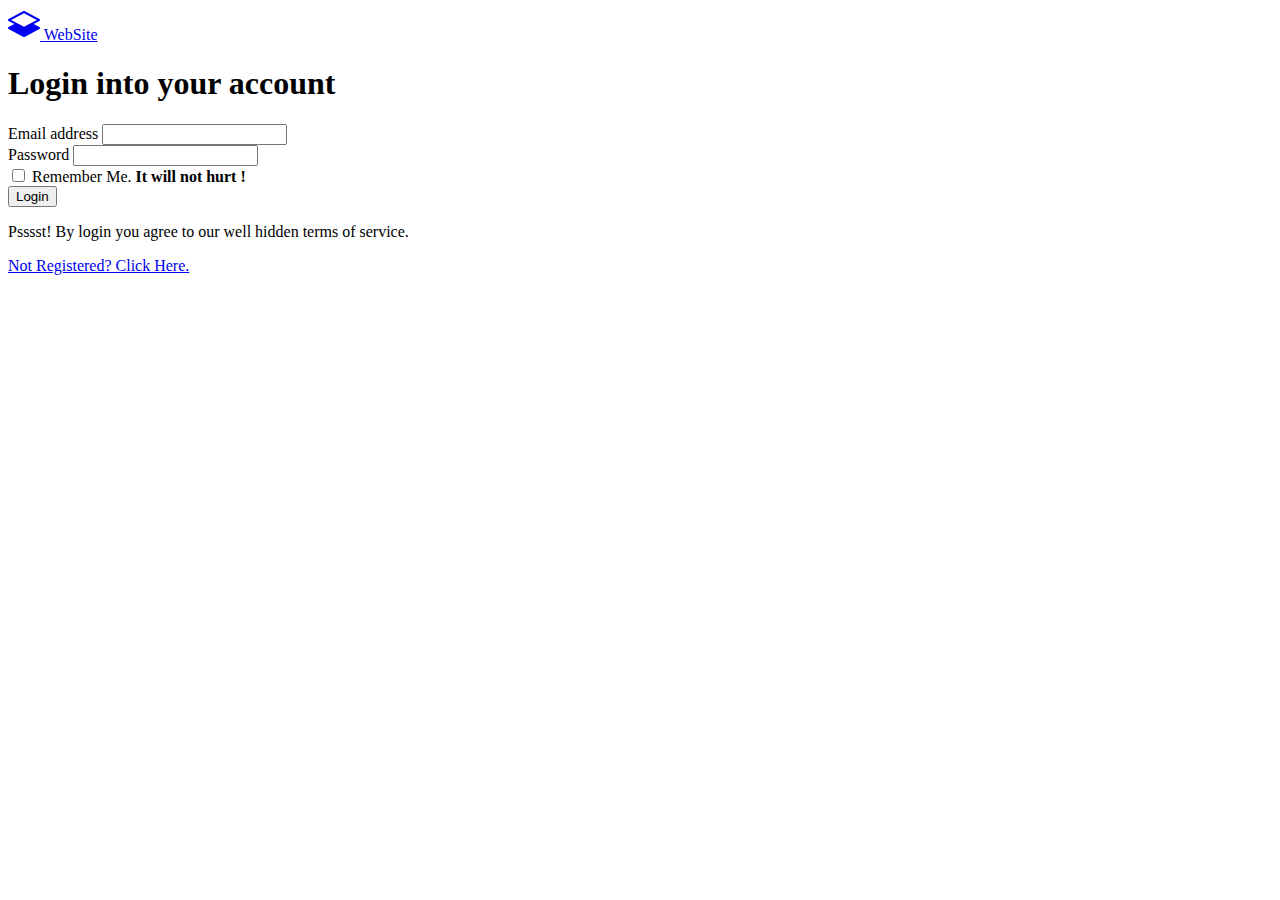
==== login.html @ b987669c "initial" ====
<!doctype html>
<html class="h-100" lang="en">

<head>
	<meta charset="utf-8">
	<meta name="viewport" content="width=device-width,initial-scale=1,shrink-to-fit=no">
	<meta name="description"
		content="A growing collection of ready to use components for the CSS framework Bootstrap 5">
	<link rel="icon" type="image/png" sizes="96x96" href="#">
	<meta name="author" content="#">
	<meta name="generator" content="Eleventy v2.0.0">
	<meta name="HandheldFriendly" content="true">
	<title>Register a new account</title>
	<link rel="stylesheet" href="css/theme.min.css">



</head>

<body class="d-flex h-100 w-100" data-bs-spy="scroll" data-bs-target="#navScroll">

	<div class="h-100 container-fluid">
		<div class="h-100 row d-flex align-items-stretch">

			<div class="col-12 col-md-7 col-lg-6 d-flex align-items-start flex-column px-vw-5">

				<header class="mb-auto py-vh-2 col-12">
					<a class="navbar-brand pe-4 fs-4" href="index.html">
						<svg xmlns="http://www.w3.org/2000/svg" width="32" height="32" fill="currentColor"
							class="bi bi-layers-half" viewbox="0 0 16 16">
							<path
								d="M8.235 1.559a.5.5 0 0 0-.47 0l-7.5 4a.5.5 0 0 0 0 .882L3.188 8 .264 9.559a.5.5 0 0 0 0 .882l7.5 4a.5.5 0 0 0 .47 0l7.5-4a.5.5 0 0 0 0-.882L12.813 8l2.922-1.559a.5.5 0 0 0 0-.882l-7.5-4zM8 9.433 1.562 6 8 2.567 14.438 6 8 9.433z" />
						</svg>
						<span class="ms-1 fw-bolder">WebSite</span>
					</a>

				</header>
				<main class="mb-auto col-12">
					<h1>Login into your account</h1>

					<form class="row">
						<div class="col-12">
							<div class="mb-3">
								<label for="exampleInputEmail1" class="form-label">Email address</label>
								<input type="email" class="form-control form-control-lg" id="exampleInputEmail1"
									aria-describedby="emailHelp">
							</div>
							<div class="mb-3">
								<label for="exampleInputPassword1" class="form-label">Password</label>
								<input type="password" class="form-control form-control-lg" id="exampleInputPassword1">
							</div>
							<div class="mb-3 form-check py-3">
								<input type="checkbox" class="form-check-input" id="exampleCheck1">
								<label class="form-check-label" for="exampleCheck1">Remember Me. <strong> It will not
										hurt !</strong></label>
							</div>
							<button type="submit" class="btn btn-primary btn-xl mb-4">Login</button>
							<p class="small text-muted border-top py-2">Psssst! By login you agree to our
								well hidden terms of service.</p>
						</div>
					</form>

					<a class="nav-link" href="register.html">
						Not Registered? Click Here.
					</a>

				</main>
			</div>

			<div class="col-12 col-md-5 col-lg-6 bg-cover" style="background-image: url('./img/webp/colorful.webp');">
			</div>

		</div>

	</div>
</body>

</html>
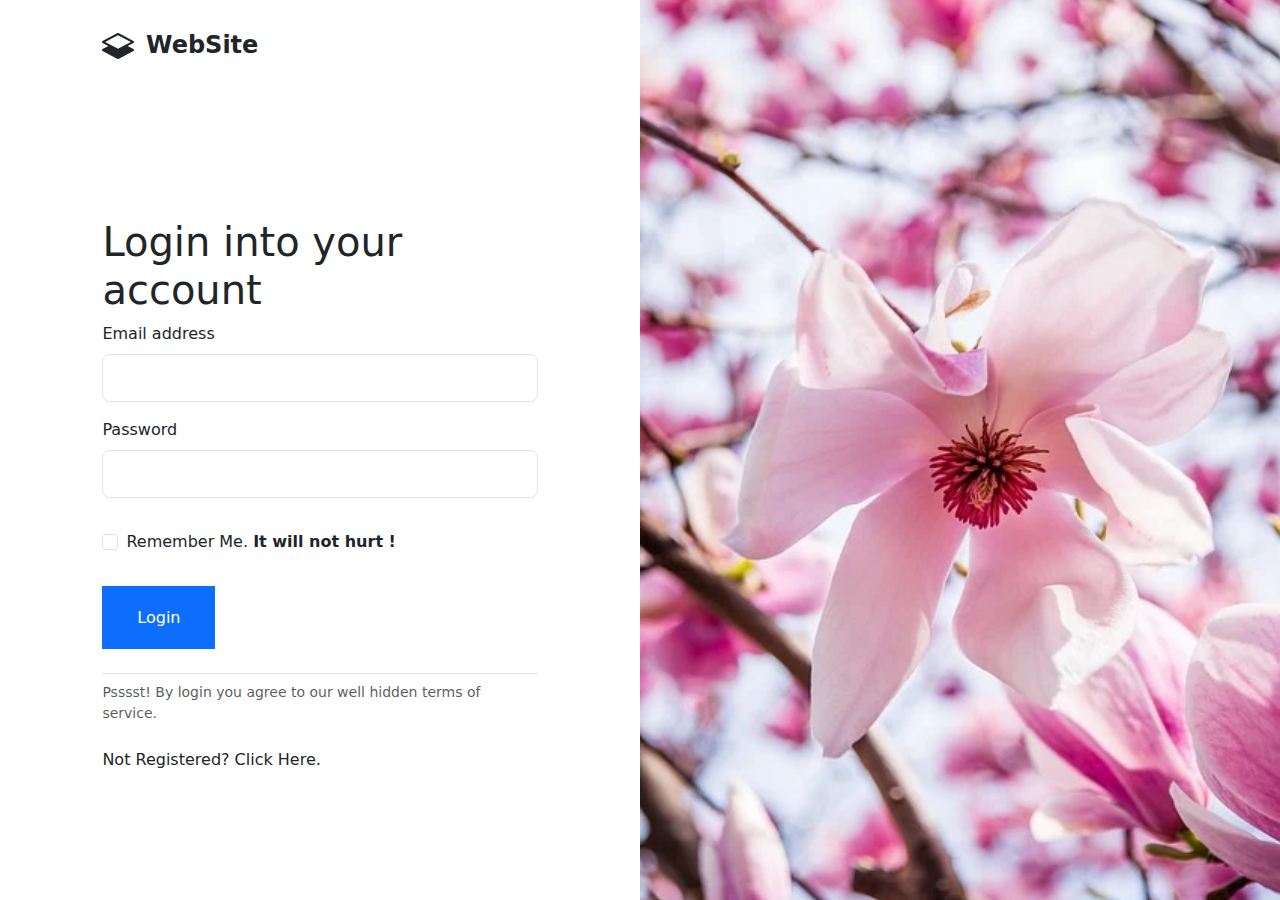
==== commit 06cb93d0: "initial" ====
--- a/login.html
+++ b/login.html
@@ -10,8 +10,9 @@
 	<meta name="author" content="#">
 	<meta name="generator" content="Eleventy v2.0.0">
 	<meta name="HandheldFriendly" content="true">
-	<title>Register a new account</title>
-	<link rel="stylesheet" href="css/theme.min.css">
+	<title>Login account</title>
+	<link rel="stylesheet" href="css/theme.css">
+	<link rel="stylesheet" href="css/custom.css">
 
 
 
--- a/css/theme.css
+++ b/css/theme.css
@@ -0,0 +1,6 @@
+@charset "UTF-8";/*!
+ * Bootstrap  v5.3.3 (https://getbootstrap.com/)
+ * Copyright 2011-2024 The Bootstrap Authors
+ * Licensed under MIT (https://github.com/twbs/bootstrap/blob/main/LICENSE)
+ */:root,[data-bs-theme=light]{--bs-blue:#0d6efd;--bs-indigo:#6610f2;--bs-purple:#6f42c1;--bs-pink:#d63384;--bs-red:#dc3545;--bs-orange:#fd7e14;--bs-yellow:#ffc107;--bs-green:#198754;--bs-teal:#20c997;--bs-cyan:#0dcaf0;--bs-black:#000;--bs-white:#fff;--bs-gray:#6c757d;--bs-gray-dark:#343a40;--bs-gray-100:#f8f9fa;--bs-gray-200:#e9ecef;--bs-gray-300:#dee2e6;--bs-gray-400:#ced4da;--bs-gray-500:#adb5bd;--bs-gray-600:#6c757d;--bs-gray-700:#495057;--bs-gray-800:#343a40;--bs-gray-900:#212529;--bs-primary:#0d6efd;--bs-secondary:#6c757d;--bs-success:#198754;--bs-info:#0dcaf0;--bs-warning:#ffc107;--bs-danger:#dc3545;--bs-light:#f8f9fa;--bs-dark:#212529;--bs-primary-rgb:13,110,253;--bs-secondary-rgb:108,117,125;--bs-success-rgb:25,135,84;--bs-info-rgb:13,202,240;--bs-warning-rgb:255,193,7;--bs-danger-rgb:220,53,69;--bs-light-rgb:248,249,250;--bs-dark-rgb:33,37,41;--bs-primary-text-emphasis:#052c65;--bs-secondary-text-emphasis:#2b2f32;--bs-success-text-emphasis:#0a3622;--bs-info-text-emphasis:#055160;--bs-warning-text-emphasis:#664d03;--bs-danger-text-emphasis:#58151c;--bs-light-text-emphasis:#495057;--bs-dark-text-emphasis:#495057;--bs-primary-bg-subtle:#cfe2ff;--bs-secondary-bg-subtle:#e2e3e5;--bs-success-bg-subtle:#d1e7dd;--bs-info-bg-subtle:#cff4fc;--bs-warning-bg-subtle:#fff3cd;--bs-danger-bg-subtle:#f8d7da;--bs-light-bg-subtle:#fcfcfd;--bs-dark-bg-subtle:#ced4da;--bs-primary-border-subtle:#9ec5fe;--bs-secondary-border-subtle:#c4c8cb;--bs-success-border-subtle:#a3cfbb;--bs-info-border-subtle:#9eeaf9;--bs-warning-border-subtle:#ffe69c;--bs-danger-border-subtle:#f1aeb5;--bs-light-border-subtle:#e9ecef;--bs-dark-border-subtle:#adb5bd;--bs-white-rgb:255,255,255;--bs-black-rgb:0,0,0;--bs-font-sans-serif:system-ui,-apple-system,"Segoe UI",Roboto,"Helvetica Neue","Noto Sans","Liberation Sans",Arial,sans-serif,"Apple Color Emoji","Segoe UI Emoji","Segoe UI Symbol","Noto Color Emoji";--bs-font-monospace:SFMono-Regular,Menlo,Monaco,Consolas,"Liberation Mono","Courier New",monospace;--bs-gradient:linear-gradient(180deg, rgba(255, 255, 255, 0.15), rgba(255, 255, 255, 0));--bs-body-font-family:var(--bs-font-sans-serif);--bs-body-font-size:1rem;--bs-body-font-weight:400;--bs-body-line-height:1.5;--bs-body-color:#212529;--bs-body-color-rgb:33,37,41;--bs-body-bg:#fff;--bs-body-bg-rgb:255,255,255;--bs-emphasis-color:#000;--bs-emphasis-color-rgb:0,0,0;--bs-secondary-color:rgba(33, 37, 41, 0.75);--bs-secondary-color-rgb:33,37,41;--bs-secondary-bg:#e9ecef;--bs-secondary-bg-rgb:233,236,239;--bs-tertiary-color:rgba(33, 37, 41, 0.5);--bs-tertiary-color-rgb:33,37,41;--bs-tertiary-bg:#f8f9fa;--bs-tertiary-bg-rgb:248,249,250;--bs-heading-color:inherit;--bs-link-color:#0d6efd;--bs-link-color-rgb:13,110,253;--bs-link-decoration:underline;--bs-link-hover-color:#0a58ca;--bs-link-hover-color-rgb:10,88,202;--bs-code-color:#d63384;--bs-highlight-color:#212529;--bs-highlight-bg:#fff3cd;--bs-border-width:1px;--bs-border-style:solid;--bs-border-color:#dee2e6;--bs-border-color-translucent:rgba(0, 0, 0, 0.175);--bs-border-radius:0.375rem;--bs-border-radius-sm:0.25rem;--bs-border-radius-lg:0.5rem;--bs-border-radius-xl:1rem;--bs-border-radius-xxl:2rem;--bs-border-radius-2xl:var(--bs-border-radius-xxl);--bs-border-radius-pill:50rem;--bs-box-shadow:0 0.5rem 1rem rgba(0, 0, 0, 0.15);--bs-box-shadow-sm:0 0.125rem 0.25rem rgba(0, 0, 0, 0.075);--bs-box-shadow-lg:0 1rem 3rem rgba(0, 0, 0, 0.175);--bs-box-shadow-inset:inset 0 1px 2px rgba(0, 0, 0, 0.075);--bs-focus-ring-width:0.25rem;--bs-focus-ring-opacity:0.25;--bs-focus-ring-color:rgba(13, 110, 253, 0.25);--bs-form-valid-color:#198754;--bs-form-valid-border-color:#198754;--bs-form-invalid-color:#dc3545;--bs-form-invalid-border-color:#dc3545}[data-bs-theme=dark]{color-scheme:dark;--bs-body-color:#dee2e6;--bs-body-color-rgb:222,226,230;--bs-body-bg:#212529;--bs-body-bg-rgb:33,37,41;--bs-emphasis-color:#fff;--bs-emphasis-color-rgb:255,255,255;--bs-secondary-color:rgba(222, 226, 230, 0.75);--bs-secondary-color-rgb:222,226,230;--bs-secondary-bg:#343a40;--bs-secondary-bg-rgb:52,58,64;--bs-tertiary-color:rgba(222, 226, 230, 0.5);--bs-tertiary-color-rgb:222,226,230;--bs-tertiary-bg:#2b3035;--bs-tertiary-bg-rgb:43,48,53;--bs-primary-text-emphasis:#6ea8fe;--bs-secondary-text-emphasis:#a7acb1;--bs-success-text-emphasis:#75b798;--bs-info-text-emphasis:#6edff6;--bs-warning-text-emphasis:#ffda6a;--bs-danger-text-emphasis:#ea868f;--bs-light-text-emphasis:#f8f9fa;--bs-dark-text-emphasis:#dee2e6;--bs-primary-bg-subtle:#031633;--bs-secondary-bg-subtle:#161719;--bs-success-bg-subtle:#051b11;--bs-info-bg-subtle:#032830;--bs-warning-bg-subtle:#332701;--bs-danger-bg-subtle:#2c0b0e;--bs-light-bg-subtle:#343a40;--bs-dark-bg-subtle:#1a1d20;--bs-primary-border-subtle:#084298;--bs-secondary-border-subtle:#41464b;--bs-success-border-subtle:#0f5132;--bs-info-border-subtle:#087990;--bs-warning-border-subtle:#997404;--bs-danger-border-subtle:#842029;--bs-light-border-subtle:#495057;--bs-dark-border-subtle:#343a40;--bs-heading-color:inherit;--bs-link-color:#6ea8fe;--bs-link-hover-color:#8bb9fe;--bs-link-color-rgb:110,168,254;--bs-link-hover-color-rgb:139,185,254;--bs-code-color:#e685b5;--bs-highlight-color:#dee2e6;--bs-highlight-bg:#664d03;--bs-border-color:#495057;--bs-border-color-translucent:rgba(255, 255, 255, 0.15);--bs-form-valid-color:#75b798;--bs-form-valid-border-color:#75b798;--bs-form-invalid-color:#ea868f;--bs-form-invalid-border-color:#ea868f}*,::after,::before{box-sizing:border-box}@media (prefers-reduced-motion:no-preference){:root{scroll-behavior:smooth}}body{margin:0;font-family:var(--bs-body-font-family);font-size:var(--bs-body-font-size);font-weight:var(--bs-body-font-weight);line-height:var(--bs-body-line-height);color:var(--bs-body-color);text-align:var(--bs-body-text-align);background-color:var(--bs-body-bg);-webkit-text-size-adjust:100%;-webkit-tap-highlight-color:transparent}hr{margin:1rem 0;color:inherit;border:0;border-top:var(--bs-border-width) solid;opacity:.25}.h1,.h2,.h3,.h4,.h5,.h6,h1,h2,h3,h4,h5,h6{margin-top:0;margin-bottom:.5rem;font-weight:500;line-height:1.2;color:var(--bs-heading-color)}.h1,h1{font-size:calc(1.375rem + 1.5vw)}@media (min-width:1200px){.h1,h1{font-size:2.5rem}}.h2,h2{font-size:calc(1.325rem + .9vw)}@media (min-width:1200px){.h2,h2{font-size:2rem}}.h3,h3{font-size:calc(1.3rem + .6vw)}@media (min-width:1200px){.h3,h3{font-size:1.75rem}}.h4,h4{font-size:calc(1.275rem + .3vw)}@media (min-width:1200px){.h4,h4{font-size:1.5rem}}.h5,h5{font-size:1.25rem}.h6,h6{font-size:1rem}p{margin-top:0;margin-bottom:1rem}abbr[title]{-webkit-text-decoration:underline dotted;text-decoration:underline dotted;cursor:help;-webkit-text-decoration-skip-ink:none;text-decoration-skip-ink:none}address{margin-bottom:1rem;font-style:normal;line-height:inherit}ol,ul{padding-left:2rem}dl,ol,ul{margin-top:0;margin-bottom:1rem}ol ol,ol ul,ul ol,ul ul{margin-bottom:0}dt{font-weight:700}dd{margin-bottom:.5rem;margin-left:0}blockquote{margin:0 0 1rem}b,strong{font-weight:bolder}.small,small{font-size:.875em}.mark,mark{padding:.1875em;color:var(--bs-highlight-color);background-color:var(--bs-highlight-bg)}sub,sup{position:relative;font-size:.75em;line-height:0;vertical-align:baseline}sub{bottom:-.25em}sup{top:-.5em}a{color:rgba(var(--bs-link-color-rgb),var(--bs-link-opacity,1));text-decoration:underline}a:hover{--bs-link-color-rgb:var(--bs-link-hover-color-rgb)}a:not([href]):not([class]),a:not([href]):not([class]):hover{color:inherit;text-decoration:none}code,kbd,pre,samp{font-family:var(--bs-font-monospace);font-size:1em}pre{display:block;margin-top:0;margin-bottom:1rem;overflow:auto;font-size:.875em}pre code{font-size:inherit;color:inherit;word-break:normal}code{font-size:.875em;color:var(--bs-code-color);word-wrap:break-word}a>code{color:inherit}kbd{padding:.1875rem .375rem;font-size:.875em;color:var(--bs-body-bg);background-color:var(--bs-body-color);border-radius:.25rem}kbd kbd{padding:0;font-size:1em}figure{margin:0 0 1rem}img,svg{vertical-align:middle}table{caption-side:bottom;border-collapse:collapse}caption{padding-top:.5rem;padding-bottom:.5rem;color:var(--bs-secondary-color);text-align:left}th{text-align:inherit;text-align:-webkit-match-parent}tbody,td,tfoot,th,thead,tr{border-color:inherit;border-style:solid;border-width:0}label{display:inline-block}button{border-radius:0}button:focus:not(:focus-visible){outline:0}button,input,optgroup,select,textarea{margin:0;font-family:inherit;font-size:inherit;line-height:inherit}button,select{text-transform:none}[role=button]{cursor:pointer}select{word-wrap:normal}select:disabled{opacity:1}[list]:not([type=date]):not([type=datetime-local]):not([type=month]):not([type=week]):not([type=time])::-webkit-calendar-picker-indicator{display:none!important}[type=button],[type=reset],[type=submit],button{-webkit-appearance:button}[type=button]:not(:disabled),[type=reset]:not(:disabled),[type=submit]:not(:disabled),button:not(:disabled){cursor:pointer}::-moz-focus-inner{padding:0;border-style:none}textarea{resize:vertical}fieldset{min-width:0;padding:0;margin:0;border:0}legend{float:left;width:100%;padding:0;margin-bottom:.5rem;font-size:calc(1.275rem + .3vw);line-height:inherit}@media (min-width:1200px){legend{font-size:1.5rem}}legend+*{clear:left}::-webkit-datetime-edit-day-field,::-webkit-datetime-edit-fields-wrapper,::-webkit-datetime-edit-hour-field,::-webkit-datetime-edit-minute,::-webkit-datetime-edit-month-field,::-webkit-datetime-edit-text,::-webkit-datetime-edit-year-field{padding:0}::-webkit-inner-spin-button{height:auto}[type=search]{-webkit-appearance:textfield;outline-offset:-2px}::-webkit-search-decoration{-webkit-appearance:none}::-webkit-color-swatch-wrapper{padding:0}::-webkit-file-upload-button{font:inherit;-webkit-appearance:button}::file-selector-button{font:inherit;-webkit-appearance:button}output{display:inline-block}iframe{border:0}summary{display:list-item;cursor:pointer}progress{vertical-align:baseline}[hidden]{display:none!important}.lead{font-size:1.25rem;font-weight:300}.display-1{font-size:calc(1.625rem + 4.5vw);font-weight:300;line-height:1.2}@media (min-width:1200px){.display-1{font-size:5rem}}.display-2{font-size:calc(1.575rem + 3.9vw);font-weight:300;line-height:1.2}@media (min-width:1200px){.display-2{font-size:4.5rem}}.display-3{font-size:calc(1.525rem + 3.3vw);font-weight:300;line-height:1.2}@media (min-width:1200px){.display-3{font-size:4rem}}.display-4{font-size:calc(1.475rem + 2.7vw);font-weight:300;line-height:1.2}@media (min-width:1200px){.display-4{font-size:3.5rem}}.display-5{font-size:calc(1.425rem + 2.1vw);font-weight:300;line-height:1.2}@media (min-width:1200px){.display-5{font-size:3rem}}.display-6{font-size:calc(1.375rem + 1.5vw);font-weight:300;line-height:1.2}@media (min-width:1200px){.display-6{font-size:2.5rem}}.list-unstyled{padding-left:0;list-style:none}.list-inline{padding-left:0;list-style:none}.list-inline-item{display:inline-block}.list-inline-item:not(:last-child){margin-right:.5rem}.initialism{font-size:.875em;text-transform:uppercase}.blockquote{margin-bottom:1rem;font-size:1.25rem}.blockquote>:last-child{margin-bottom:0}.blockquote-footer{margin-top:-1rem;margin-bottom:1rem;font-size:.875em;color:#6c757d}.blockquote-footer::before{content:"— "}.img-fluid{max-width:100%;height:auto}.img-thumbnail{padding:.25rem;background-color:var(--bs-body-bg);border:var(--bs-border-width) solid var(--bs-border-color);border-radius:var(--bs-border-radius);max-width:100%;height:auto}.figure{display:inline-block}.figure-img{margin-bottom:.5rem;line-height:1}.figure-caption{font-size:.875em;color:var(--bs-secondary-color)}.container,.container-fluid,.container-lg,.container-md,.container-sm,.container-xl,.container-xxl{--bs-gutter-x:1.5rem;--bs-gutter-y:0;width:100%;padding-right:calc(var(--bs-gutter-x) * .5);padding-left:calc(var(--bs-gutter-x) * .5);margin-right:auto;margin-left:auto}@media (min-width:576px){.container,.container-sm{max-width:540px}}@media (min-width:768px){.container,.container-md,.container-sm{max-width:720px}}@media (min-width:992px){.container,.container-lg,.container-md,.container-sm{max-width:960px}}@media (min-width:1200px){.container,.container-lg,.container-md,.container-sm,.container-xl{max-width:1140px}}@media (min-width:1400px){.container,.container-lg,.container-md,.container-sm,.container-xl,.container-xxl{max-width:1320px}}:root{--bs-breakpoint-xs:0;--bs-breakpoint-sm:576px;--bs-breakpoint-md:768px;--bs-breakpoint-lg:992px;--bs-breakpoint-xl:1200px;--bs-breakpoint-xxl:1400px}.row{--bs-gutter-x:1.5rem;--bs-gutter-y:0;display:flex;flex-wrap:wrap;margin-top:calc(-1 * var(--bs-gutter-y));margin-right:calc(-.5 * var(--bs-gutter-x));margin-left:calc(-.5 * var(--bs-gutter-x))}.row>*{flex-shrink:0;width:100%;max-width:100%;padding-right:calc(var(--bs-gutter-x) * .5);padding-left:calc(var(--bs-gutter-x) * .5);margin-top:var(--bs-gutter-y)}.col{flex:1 0 0%}.row-cols-auto>*{flex:0 0 auto;width:auto}.row-cols-1>*{flex:0 0 auto;width:100%}.row-cols-2>*{flex:0 0 auto;width:50%}.row-cols-3>*{flex:0 0 auto;width:33.33333333%}.row-cols-4>*{flex:0 0 auto;width:25%}.row-cols-5>*{flex:0 0 auto;width:20%}.row-cols-6>*{flex:0 0 auto;width:16.66666667%}.col-auto{flex:0 0 auto;width:auto}.col-1{flex:0 0 auto;width:8.33333333%}.col-2{flex:0 0 auto;width:16.66666667%}.col-3{flex:0 0 auto;width:25%}.col-4{flex:0 0 auto;width:33.33333333%}.col-5{flex:0 0 auto;width:41.66666667%}.col-6{flex:0 0 auto;width:50%}.col-7{flex:0 0 auto;width:58.33333333%}.col-8{flex:0 0 auto;width:66.66666667%}.col-9{flex:0 0 auto;width:75%}.col-10{flex:0 0 auto;width:83.33333333%}.col-11{flex:0 0 auto;width:91.66666667%}.col-12{flex:0 0 auto;width:100%}.offset-1{margin-left:8.33333333%}.offset-2{margin-left:16.66666667%}.offset-3{margin-left:25%}.offset-4{margin-left:33.33333333%}.offset-5{margin-left:41.66666667%}.offset-6{margin-left:50%}.offset-7{margin-left:58.33333333%}.offset-8{margin-left:66.66666667%}.offset-9{margin-left:75%}.offset-10{margin-left:83.33333333%}.offset-11{margin-left:91.66666667%}.g-0,.gx-0{--bs-gutter-x:0}.g-0,.gy-0{--bs-gutter-y:0}.g-1,.gx-1{--bs-gutter-x:0.25rem}.g-1,.gy-1{--bs-gutter-y:0.25rem}.g-2,.gx-2{--bs-gutter-x:0.5rem}.g-2,.gy-2{--bs-gutter-y:0.5rem}.g-3,.gx-3{--bs-gutter-x:1rem}.g-3,.gy-3{--bs-gutter-y:1rem}.g-4,.gx-4{--bs-gutter-x:1.5rem}.g-4,.gy-4{--bs-gutter-y:1.5rem}.g-5,.gx-5{--bs-gutter-x:3rem}.g-5,.gy-5{--bs-gutter-y:3rem}@media (min-width:576px){.col-sm{flex:1 0 0%}.row-cols-sm-auto>*{flex:0 0 auto;width:auto}.row-cols-sm-1>*{flex:0 0 auto;width:100%}.row-cols-sm-2>*{flex:0 0 auto;width:50%}.row-cols-sm-3>*{flex:0 0 auto;width:33.33333333%}.row-cols-sm-4>*{flex:0 0 auto;width:25%}.row-cols-sm-5>*{flex:0 0 auto;width:20%}.row-cols-sm-6>*{flex:0 0 auto;width:16.66666667%}.col-sm-auto{flex:0 0 auto;width:auto}.col-sm-1{flex:0 0 auto;width:8.33333333%}.col-sm-2{flex:0 0 auto;width:16.66666667%}.col-sm-3{flex:0 0 auto;width:25%}.col-sm-4{flex:0 0 auto;width:33.33333333%}.col-sm-5{flex:0 0 auto;width:41.66666667%}.col-sm-6{flex:0 0 auto;width:50%}.col-sm-7{flex:0 0 auto;width:58.33333333%}.col-sm-8{flex:0 0 auto;width:66.66666667%}.col-sm-9{flex:0 0 auto;width:75%}.col-sm-10{flex:0 0 auto;width:83.33333333%}.col-sm-11{flex:0 0 auto;width:91.66666667%}.col-sm-12{flex:0 0 auto;width:100%}.offset-sm-0{margin-left:0}.offset-sm-1{margin-left:8.33333333%}.offset-sm-2{margin-left:16.66666667%}.offset-sm-3{margin-left:25%}.offset-sm-4{margin-left:33.33333333%}.offset-sm-5{margin-left:41.66666667%}.offset-sm-6{margin-left:50%}.offset-sm-7{margin-left:58.33333333%}.offset-sm-8{margin-left:66.66666667%}.offset-sm-9{margin-left:75%}.offset-sm-10{margin-left:83.33333333%}.offset-sm-11{margin-left:91.66666667%}.g-sm-0,.gx-sm-0{--bs-gutter-x:0}.g-sm-0,.gy-sm-0{--bs-gutter-y:0}.g-sm-1,.gx-sm-1{--bs-gutter-x:0.25rem}.g-sm-1,.gy-sm-1{--bs-gutter-y:0.25rem}.g-sm-2,.gx-sm-2{--bs-gutter-x:0.5rem}.g-sm-2,.gy-sm-2{--bs-gutter-y:0.5rem}.g-sm-3,.gx-sm-3{--bs-gutter-x:1rem}.g-sm-3,.gy-sm-3{--bs-gutter-y:1rem}.g-sm-4,.gx-sm-4{--bs-gutter-x:1.5rem}.g-sm-4,.gy-sm-4{--bs-gutter-y:1.5rem}.g-sm-5,.gx-sm-5{--bs-gutter-x:3rem}.g-sm-5,.gy-sm-5{--bs-gutter-y:3rem}}@media (min-width:768px){.col-md{flex:1 0 0%}.row-cols-md-auto>*{flex:0 0 auto;width:auto}.row-cols-md-1>*{flex:0 0 auto;width:100%}.row-cols-md-2>*{flex:0 0 auto;width:50%}.row-cols-md-3>*{flex:0 0 auto;width:33.33333333%}.row-cols-md-4>*{flex:0 0 auto;width:25%}.row-cols-md-5>*{flex:0 0 auto;width:20%}.row-cols-md-6>*{flex:0 0 auto;width:16.66666667%}.col-md-auto{flex:0 0 auto;width:auto}.col-md-1{flex:0 0 auto;width:8.33333333%}.col-md-2{flex:0 0 auto;width:16.66666667%}.col-md-3{flex:0 0 auto;width:25%}.col-md-4{flex:0 0 auto;width:33.33333333%}.col-md-5{flex:0 0 auto;width:41.66666667%}.col-md-6{flex:0 0 auto;width:50%}.col-md-7{flex:0 0 auto;width:58.33333333%}.col-md-8{flex:0 0 auto;width:66.66666667%}.col-md-9{flex:0 0 auto;width:75%}.col-md-10{flex:0 0 auto;width:83.33333333%}.col-md-11{flex:0 0 auto;width:91.66666667%}.col-md-12{flex:0 0 auto;width:100%}.offset-md-0{margin-left:0}.offset-md-1{margin-left:8.33333333%}.offset-md-2{margin-left:16.66666667%}.offset-md-3{margin-left:25%}.offset-md-4{margin-left:33.33333333%}.offset-md-5{margin-left:41.66666667%}.offset-md-6{margin-left:50%}.offset-md-7{margin-left:58.33333333%}.offset-md-8{margin-left:66.66666667%}.offset-md-9{margin-left:75%}.offset-md-10{margin-left:83.33333333%}.offset-md-11{margin-left:91.66666667%}.g-md-0,.gx-md-0{--bs-gutter-x:0}.g-md-0,.gy-md-0{--bs-gutter-y:0}.g-md-1,.gx-md-1{--bs-gutter-x:0.25rem}.g-md-1,.gy-md-1{--bs-gutter-y:0.25rem}.g-md-2,.gx-md-2{--bs-gutter-x:0.5rem}.g-md-2,.gy-md-2{--bs-gutter-y:0.5rem}.g-md-3,.gx-md-3{--bs-gutter-x:1rem}.g-md-3,.gy-md-3{--bs-gutter-y:1rem}.g-md-4,.gx-md-4{--bs-gutter-x:1.5rem}.g-md-4,.gy-md-4{--bs-gutter-y:1.5rem}.g-md-5,.gx-md-5{--bs-gutter-x:3rem}.g-md-5,.gy-md-5{--bs-gutter-y:3rem}}@media (min-width:992px){.col-lg{flex:1 0 0%}.row-cols-lg-auto>*{flex:0 0 auto;width:auto}.row-cols-lg-1>*{flex:0 0 auto;width:100%}.row-cols-lg-2>*{flex:0 0 auto;width:50%}.row-cols-lg-3>*{flex:0 0 auto;width:33.33333333%}.row-cols-lg-4>*{flex:0 0 auto;width:25%}.row-cols-lg-5>*{flex:0 0 auto;width:20%}.row-cols-lg-6>*{flex:0 0 auto;width:16.66666667%}.col-lg-auto{flex:0 0 auto;width:auto}.col-lg-1{flex:0 0 auto;width:8.33333333%}.col-lg-2{flex:0 0 auto;width:16.66666667%}.col-lg-3{flex:0 0 auto;width:25%}.col-lg-4{flex:0 0 auto;width:33.33333333%}.col-lg-5{flex:0 0 auto;width:41.66666667%}.col-lg-6{flex:0 0 auto;width:50%}.col-lg-7{flex:0 0 auto;width:58.33333333%}.col-lg-8{flex:0 0 auto;width:66.66666667%}.col-lg-9{flex:0 0 auto;width:75%}.col-lg-10{flex:0 0 auto;width:83.33333333%}.col-lg-11{flex:0 0 auto;width:91.66666667%}.col-lg-12{flex:0 0 auto;width:100%}.offset-lg-0{margin-left:0}.offset-lg-1{margin-left:8.33333333%}.offset-lg-2{margin-left:16.66666667%}.offset-lg-3{margin-left:25%}.offset-lg-4{margin-left:33.33333333%}.offset-lg-5{margin-left:41.66666667%}.offset-lg-6{margin-left:50%}.offset-lg-7{margin-left:58.33333333%}.offset-lg-8{margin-left:66.66666667%}.offset-lg-9{margin-left:75%}.offset-lg-10{margin-left:83.33333333%}.offset-lg-11{margin-left:91.66666667%}.g-lg-0,.gx-lg-0{--bs-gutter-x:0}.g-lg-0,.gy-lg-0{--bs-gutter-y:0}.g-lg-1,.gx-lg-1{--bs-gutter-x:0.25rem}.g-lg-1,.gy-lg-1{--bs-gutter-y:0.25rem}.g-lg-2,.gx-lg-2{--bs-gutter-x:0.5rem}.g-lg-2,.gy-lg-2{--bs-gutter-y:0.5rem}.g-lg-3,.gx-lg-3{--bs-gutter-x:1rem}.g-lg-3,.gy-lg-3{--bs-gutter-y:1rem}.g-lg-4,.gx-lg-4{--bs-gutter-x:1.5rem}.g-lg-4,.gy-lg-4{--bs-gutter-y:1.5rem}.g-lg-5,.gx-lg-5{--bs-gutter-x:3rem}.g-lg-5,.gy-lg-5{--bs-gutter-y:3rem}}@media (min-width:1200px){.col-xl{flex:1 0 0%}.row-cols-xl-auto>*{flex:0 0 auto;width:auto}.row-cols-xl-1>*{flex:0 0 auto;width:100%}.row-cols-xl-2>*{flex:0 0 auto;width:50%}.row-cols-xl-3>*{flex:0 0 auto;width:33.33333333%}.row-cols-xl-4>*{flex:0 0 auto;width:25%}.row-cols-xl-5>*{flex:0 0 auto;width:20%}.row-cols-xl-6>*{flex:0 0 auto;width:16.66666667%}.col-xl-auto{flex:0 0 auto;width:auto}.col-xl-1{flex:0 0 auto;width:8.33333333%}.col-xl-2{flex:0 0 auto;width:16.66666667%}.col-xl-3{flex:0 0 auto;width:25%}.col-xl-4{flex:0 0 auto;width:33.33333333%}.col-xl-5{flex:0 0 auto;width:41.66666667%}.col-xl-6{flex:0 0 auto;width:50%}.col-xl-7{flex:0 0 auto;width:58.33333333%}.col-xl-8{flex:0 0 auto;width:66.66666667%}.col-xl-9{flex:0 0 auto;width:75%}.col-xl-10{flex:0 0 auto;width:83.33333333%}.col-xl-11{flex:0 0 auto;width:91.66666667%}.col-xl-12{flex:0 0 auto;width:100%}.offset-xl-0{margin-left:0}.offset-xl-1{margin-left:8.33333333%}.offset-xl-2{margin-left:16.66666667%}.offset-xl-3{margin-left:25%}.offset-xl-4{margin-left:33.33333333%}.offset-xl-5{margin-left:41.66666667%}.offset-xl-6{margin-left:50%}.offset-xl-7{margin-left:58.33333333%}.offset-xl-8{margin-left:66.66666667%}.offset-xl-9{margin-left:75%}.offset-xl-10{margin-left:83.33333333%}.offset-xl-11{margin-left:91.66666667%}.g-xl-0,.gx-xl-0{--bs-gutter-x:0}.g-xl-0,.gy-xl-0{--bs-gutter-y:0}.g-xl-1,.gx-xl-1{--bs-gutter-x:0.25rem}.g-xl-1,.gy-xl-1{--bs-gutter-y:0.25rem}.g-xl-2,.gx-xl-2{--bs-gutter-x:0.5rem}.g-xl-2,.gy-xl-2{--bs-gutter-y:0.5rem}.g-xl-3,.gx-xl-3{--bs-gutter-x:1rem}.g-xl-3,.gy-xl-3{--bs-gutter-y:1rem}.g-xl-4,.gx-xl-4{--bs-gutter-x:1.5rem}.g-xl-4,.gy-xl-4{--bs-gutter-y:1.5rem}.g-xl-5,.gx-xl-5{--bs-gutter-x:3rem}.g-xl-5,.gy-xl-5{--bs-gutter-y:3rem}}@media (min-width:1400px){.col-xxl{flex:1 0 0%}.row-cols-xxl-auto>*{flex:0 0 auto;width:auto}.row-cols-xxl-1>*{flex:0 0 auto;width:100%}.row-cols-xxl-2>*{flex:0 0 auto;width:50%}.row-cols-xxl-3>*{flex:0 0 auto;width:33.33333333%}.row-cols-xxl-4>*{flex:0 0 auto;width:25%}.row-cols-xxl-5>*{flex:0 0 auto;width:20%}.row-cols-xxl-6>*{flex:0 0 auto;width:16.66666667%}.col-xxl-auto{flex:0 0 auto;width:auto}.col-xxl-1{flex:0 0 auto;width:8.33333333%}.col-xxl-2{flex:0 0 auto;width:16.66666667%}.col-xxl-3{flex:0 0 auto;width:25%}.col-xxl-4{flex:0 0 auto;width:33.33333333%}.col-xxl-5{flex:0 0 auto;width:41.66666667%}.col-xxl-6{flex:0 0 auto;width:50%}.col-xxl-7{flex:0 0 auto;width:58.33333333%}.col-xxl-8{flex:0 0 auto;width:66.66666667%}.col-xxl-9{flex:0 0 auto;width:75%}.col-xxl-10{flex:0 0 auto;width:83.33333333%}.col-xxl-11{flex:0 0 auto;width:91.66666667%}.col-xxl-12{flex:0 0 auto;width:100%}.offset-xxl-0{margin-left:0}.offset-xxl-1{margin-left:8.33333333%}.offset-xxl-2{margin-left:16.66666667%}.offset-xxl-3{margin-left:25%}.offset-xxl-4{margin-left:33.33333333%}.offset-xxl-5{margin-left:41.66666667%}.offset-xxl-6{margin-left:50%}.offset-xxl-7{margin-left:58.33333333%}.offset-xxl-8{margin-left:66.66666667%}.offset-xxl-9{margin-left:75%}.offset-xxl-10{margin-left:83.33333333%}.offset-xxl-11{margin-left:91.66666667%}.g-xxl-0,.gx-xxl-0{--bs-gutter-x:0}.g-xxl-0,.gy-xxl-0{--bs-gutter-y:0}.g-xxl-1,.gx-xxl-1{--bs-gutter-x:0.25rem}.g-xxl-1,.gy-xxl-1{--bs-gutter-y:0.25rem}.g-xxl-2,.gx-xxl-2{--bs-gutter-x:0.5rem}.g-xxl-2,.gy-xxl-2{--bs-gutter-y:0.5rem}.g-xxl-3,.gx-xxl-3{--bs-gutter-x:1rem}.g-xxl-3,.gy-xxl-3{--bs-gutter-y:1rem}.g-xxl-4,.gx-xxl-4{--bs-gutter-x:1.5rem}.g-xxl-4,.gy-xxl-4{--bs-gutter-y:1.5rem}.g-xxl-5,.gx-xxl-5{--bs-gutter-x:3rem}.g-xxl-5,.gy-xxl-5{--bs-gutter-y:3rem}}.table{--bs-table-color-type:initial;--bs-table-bg-type:initial;--bs-table-color-state:initial;--bs-table-bg-state:initial;--bs-table-color:var(--bs-emphasis-color);--bs-table-bg:var(--bs-body-bg);--bs-table-border-color:var(--bs-border-color);--bs-table-accent-bg:transparent;--bs-table-striped-color:var(--bs-emphasis-color);--bs-table-striped-bg:rgba(var(--bs-emphasis-color-rgb), 0.05);--bs-table-active-color:var(--bs-emphasis-color);--bs-table-active-bg:rgba(var(--bs-emphasis-color-rgb), 0.1);--bs-table-hover-color:var(--bs-emphasis-color);--bs-table-hover-bg:rgba(var(--bs-emphasis-color-rgb), 0.075);width:100%;margin-bottom:1rem;vertical-align:top;border-color:var(--bs-table-border-color)}.table>:not(caption)>*>*{padding:.5rem .5rem;color:var(--bs-table-color-state,var(--bs-table-color-type,var(--bs-table-color)));background-color:var(--bs-table-bg);border-bottom-width:var(--bs-border-width);box-shadow:inset 0 0 0 9999px var(--bs-table-bg-state,var(--bs-table-bg-type,var(--bs-table-accent-bg)))}.table>tbody{vertical-align:inherit}.table>thead{vertical-align:bottom}.table-group-divider{border-top:calc(var(--bs-border-width) * 2) solid currentcolor}.caption-top{caption-side:top}.table-sm>:not(caption)>*>*{padding:.25rem .25rem}.table-bordered>:not(caption)>*{border-width:var(--bs-border-width) 0}.table-bordered>:not(caption)>*>*{border-width:0 var(--bs-border-width)}.table-borderless>:not(caption)>*>*{border-bottom-width:0}.table-borderless>:not(:first-child){border-top-width:0}.table-striped>tbody>tr:nth-of-type(odd)>*{--bs-table-color-type:var(--bs-table-striped-color);--bs-table-bg-type:var(--bs-table-striped-bg)}.table-striped-columns>:not(caption)>tr>:nth-child(2n){--bs-table-color-type:var(--bs-table-striped-color);--bs-table-bg-type:var(--bs-table-striped-bg)}.table-active{--bs-table-color-state:var(--bs-table-active-color);--bs-table-bg-state:var(--bs-table-active-bg)}.table-hover>tbody>tr:hover>*{--bs-table-color-state:var(--bs-table-hover-color);--bs-table-bg-state:var(--bs-table-hover-bg)}.table-primary{--bs-table-color:#000;--bs-table-bg:#cfe2ff;--bs-table-border-color:#a6b5cc;--bs-table-striped-bg:#c5d7f2;--bs-table-striped-color:#000;--bs-table-active-bg:#bacbe6;--bs-table-active-color:#000;--bs-table-hover-bg:#bfd1ec;--bs-table-hover-color:#000;color:var(--bs-table-color);border-color:var(--bs-table-border-color)}.table-secondary{--bs-table-color:#000;--bs-table-bg:#e2e3e5;--bs-table-border-color:#b5b6b7;--bs-table-striped-bg:#d7d8da;--bs-table-striped-color:#000;--bs-table-active-bg:#cbccce;--bs-table-active-color:#000;--bs-table-hover-bg:#d1d2d4;--bs-table-hover-color:#000;color:var(--bs-table-color);border-color:var(--bs-table-border-color)}.table-success{--bs-table-color:#000;--bs-table-bg:#d1e7dd;--bs-table-border-color:#a7b9b1;--bs-table-striped-bg:#c7dbd2;--bs-table-striped-color:#000;--bs-table-active-bg:#bcd0c7;--bs-table-active-color:#000;--bs-table-hover-bg:#c1d6cc;--bs-table-hover-color:#000;color:var(--bs-table-color);border-color:var(--bs-table-border-color)}.table-info{--bs-table-color:#000;--bs-table-bg:#cff4fc;--bs-table-border-color:#a6c3ca;--bs-table-striped-bg:#c5e8ef;--bs-table-striped-color:#000;--bs-table-active-bg:#badce3;--bs-table-active-color:#000;--bs-table-hover-bg:#bfe2e9;--bs-table-hover-color:#000;color:var(--bs-table-color);border-color:var(--bs-table-border-color)}.table-warning{--bs-table-color:#000;--bs-table-bg:#fff3cd;--bs-table-border-color:#ccc2a4;--bs-table-striped-bg:#f2e7c3;--bs-table-striped-color:#000;--bs-table-active-bg:#e6dbb9;--bs-table-active-color:#000;--bs-table-hover-bg:#ece1be;--bs-table-hover-color:#000;color:var(--bs-table-color);border-color:var(--bs-table-border-color)}.table-danger{--bs-table-color:#000;--bs-table-bg:#f8d7da;--bs-table-border-color:#c6acae;--bs-table-striped-bg:#eccccf;--bs-table-striped-color:#000;--bs-table-active-bg:#dfc2c4;--bs-table-active-color:#000;--bs-table-hover-bg:#e5c7ca;--bs-table-hover-color:#000;color:var(--bs-table-color);border-color:var(--bs-table-border-color)}.table-light{--bs-table-color:#000;--bs-table-bg:#f8f9fa;--bs-table-border-color:#c6c7c8;--bs-table-striped-bg:#ecedee;--bs-table-striped-color:#000;--bs-table-active-bg:#dfe0e1;--bs-table-active-color:#000;--bs-table-hover-bg:#e5e6e7;--bs-table-hover-color:#000;color:var(--bs-table-color);border-color:var(--bs-table-border-color)}.table-dark{--bs-table-color:#fff;--bs-table-bg:#212529;--bs-table-border-color:#4d5154;--bs-table-striped-bg:#2c3034;--bs-table-striped-color:#fff;--bs-table-active-bg:#373b3e;--bs-table-active-color:#fff;--bs-table-hover-bg:#323539;--bs-table-hover-color:#fff;color:var(--bs-table-color);border-color:var(--bs-table-border-color)}.table-responsive{overflow-x:auto;-webkit-overflow-scrolling:touch}@media (max-width:575.98px){.table-responsive-sm{overflow-x:auto;-webkit-overflow-scrolling:touch}}@media (max-width:767.98px){.table-responsive-md{overflow-x:auto;-webkit-overflow-scrolling:touch}}@media (max-width:991.98px){.table-responsive-lg{overflow-x:auto;-webkit-overflow-scrolling:touch}}@media (max-width:1199.98px){.table-responsive-xl{overflow-x:auto;-webkit-overflow-scrolling:touch}}@media (max-width:1399.98px){.table-responsive-xxl{overflow-x:auto;-webkit-overflow-scrolling:touch}}.form-label{margin-bottom:.5rem}.col-form-label{padding-top:calc(.375rem + var(--bs-border-width));padding-bottom:calc(.375rem + var(--bs-border-width));margin-bottom:0;font-size:inherit;line-height:1.5}.col-form-label-lg{padding-top:calc(.5rem + var(--bs-border-width));padding-bottom:calc(.5rem + var(--bs-border-width));font-size:1.25rem}.col-form-label-sm{padding-top:calc(.25rem + var(--bs-border-width));padding-bottom:calc(.25rem + var(--bs-border-width));font-size:.875rem}.form-text{margin-top:.25rem;font-size:.875em;color:var(--bs-secondary-color)}.form-control{display:block;width:100%;padding:.375rem .75rem;font-size:1rem;font-weight:400;line-height:1.5;color:var(--bs-body-color);-webkit-appearance:none;-moz-appearance:none;appearance:none;background-color:var(--bs-body-bg);background-clip:padding-box;border:var(--bs-border-width) solid var(--bs-border-color);border-radius:var(--bs-border-radius);transition:border-color .15s ease-in-out,box-shadow .15s ease-in-out}@media (prefers-reduced-motion:reduce){.form-control{transition:none}}.form-control[type=file]{overflow:hidden}.form-control[type=file]:not(:disabled):not([readonly]){cursor:pointer}.form-control:focus{color:var(--bs-body-color);background-color:var(--bs-body-bg);border-color:#86b7fe;outline:0;box-shadow:0 0 0 .25rem rgba(13,110,253,.25)}.form-control::-webkit-date-and-time-value{min-width:85px;height:1.5em;margin:0}.form-control::-webkit-datetime-edit{display:block;padding:0}.form-control::-moz-placeholder{color:var(--bs-secondary-color);opacity:1}.form-control::placeholder{color:var(--bs-secondary-color);opacity:1}.form-control:disabled{background-color:var(--bs-secondary-bg);opacity:1}.form-control::-webkit-file-upload-button{padding:.375rem .75rem;margin:-.375rem -.75rem;-webkit-margin-end:.75rem;margin-inline-end:.75rem;color:var(--bs-body-color);background-color:var(--bs-tertiary-bg);pointer-events:none;border-color:inherit;border-style:solid;border-width:0;border-inline-end-width:var(--bs-border-width);border-radius:0;-webkit-transition:color .15s ease-in-out,background-color .15s ease-in-out,border-color .15s ease-in-out,box-shadow .15s ease-in-out;transition:color .15s ease-in-out,background-color .15s ease-in-out,border-color .15s ease-in-out,box-shadow .15s ease-in-out}.form-control::file-selector-button{padding:.375rem .75rem;margin:-.375rem -.75rem;-webkit-margin-end:.75rem;margin-inline-end:.75rem;color:var(--bs-body-color);background-color:var(--bs-tertiary-bg);pointer-events:none;border-color:inherit;border-style:solid;border-width:0;border-inline-end-width:var(--bs-border-width);border-radius:0;transition:color .15s ease-in-out,background-color .15s ease-in-out,border-color .15s ease-in-out,box-shadow .15s ease-in-out}@media (prefers-reduced-motion:reduce){.form-control::-webkit-file-upload-button{-webkit-transition:none;transition:none}.form-control::file-selector-button{transition:none}}.form-control:hover:not(:disabled):not([readonly])::-webkit-file-upload-button{background-color:var(--bs-secondary-bg)}.form-control:hover:not(:disabled):not([readonly])::file-selector-button{background-color:var(--bs-secondary-bg)}.form-control-plaintext{display:block;width:100%;padding:.375rem 0;margin-bottom:0;line-height:1.5;color:var(--bs-body-color);background-color:transparent;border:solid transparent;border-width:var(--bs-border-width) 0}.form-control-plaintext:focus{outline:0}.form-control-plaintext.form-control-lg,.form-control-plaintext.form-control-sm{padding-right:0;padding-left:0}.form-control-sm{min-height:calc(1.5em + .5rem + calc(var(--bs-border-width) * 2));padding:.25rem .5rem;font-size:.875rem;border-radius:var(--bs-border-radius-sm)}.form-control-sm::-webkit-file-upload-button{padding:.25rem .5rem;margin:-.25rem -.5rem;-webkit-margin-end:.5rem;margin-inline-end:.5rem}.form-control-sm::file-selector-button{padding:.25rem .5rem;margin:-.25rem -.5rem;-webkit-margin-end:.5rem;margin-inline-end:.5rem}.form-control-lg{min-height:calc(1.5em + 1rem + calc(var(--bs-border-width) * 2));padding:.5rem 1rem;font-size:1.25rem;border-radius:var(--bs-border-radius-lg)}.form-control-lg::-webkit-file-upload-button{padding:.5rem 1rem;margin:-.5rem -1rem;-webkit-margin-end:1rem;margin-inline-end:1rem}.form-control-lg::file-selector-button{padding:.5rem 1rem;margin:-.5rem -1rem;-webkit-margin-end:1rem;margin-inline-end:1rem}textarea.form-control{min-height:calc(1.5em + .75rem + calc(var(--bs-border-width) * 2))}textarea.form-control-sm{min-height:calc(1.5em + .5rem + calc(var(--bs-border-width) * 2))}textarea.form-control-lg{min-height:calc(1.5em + 1rem + calc(var(--bs-border-width) * 2))}.form-control-color{width:3rem;height:calc(1.5em + .75rem + calc(var(--bs-border-width) * 2));padding:.375rem}.form-control-color:not(:disabled):not([readonly]){cursor:pointer}.form-control-color::-moz-color-swatch{border:0!important;border-radius:var(--bs-border-radius)}.form-control-color::-webkit-color-swatch{border:0!important;border-radius:var(--bs-border-radius)}.form-control-color.form-control-sm{height:calc(1.5em + .5rem + calc(var(--bs-border-width) * 2))}.form-control-color.form-control-lg{height:calc(1.5em + 1rem + calc(var(--bs-border-width) * 2))}.form-select{--bs-form-select-bg-img:url("data:image/svg+xml,%3csvg xmlns='http://www.w3.org/2000/svg' viewBox='0 0 16 16'%3e%3cpath fill='none' stroke='%23343a40' stroke-linecap='round' stroke-linejoin='round' stroke-width='2' d='m2 5 6 6 6-6'/%3e%3c/svg%3e");display:block;width:100%;padding:.375rem 2.25rem .375rem .75rem;font-size:1rem;font-weight:400;line-height:1.5;color:var(--bs-body-color);-webkit-appearance:none;-moz-appearance:none;appearance:none;background-color:var(--bs-body-bg);background-image:var(--bs-form-select-bg-img),var(--bs-form-select-bg-icon,none);background-repeat:no-repeat;background-position:right .75rem center;background-size:16px 12px;border:var(--bs-border-width) solid var(--bs-border-color);border-radius:var(--bs-border-radius);transition:border-color .15s ease-in-out,box-shadow .15s ease-in-out}@media (prefers-reduced-motion:reduce){.form-select{transition:none}}.form-select:focus{border-color:#86b7fe;outline:0;box-shadow:0 0 0 .25rem rgba(13,110,253,.25)}.form-select[multiple],.form-select[size]:not([size="1"]){padding-right:.75rem;background-image:none}.form-select:disabled{background-color:var(--bs-secondary-bg)}.form-select:-moz-focusring{color:transparent;text-shadow:0 0 0 var(--bs-body-color)}.form-select-sm{padding-top:.25rem;padding-bottom:.25rem;padding-left:.5rem;font-size:.875rem;border-radius:var(--bs-border-radius-sm)}.form-select-lg{padding-top:.5rem;padding-bottom:.5rem;padding-left:1rem;font-size:1.25rem;border-radius:var(--bs-border-radius-lg)}[data-bs-theme=dark] .form-select{--bs-form-select-bg-img:url("data:image/svg+xml,%3csvg xmlns='http://www.w3.org/2000/svg' viewBox='0 0 16 16'%3e%3cpath fill='none' stroke='%23dee2e6' stroke-linecap='round' stroke-linejoin='round' stroke-width='2' d='m2 5 6 6 6-6'/%3e%3c/svg%3e")}.form-check{display:block;min-height:1.5rem;padding-left:1.5em;margin-bottom:.125rem}.form-check .form-check-input{float:left;margin-left:-1.5em}.form-check-reverse{padding-right:1.5em;padding-left:0;text-align:right}.form-check-reverse .form-check-input{float:right;margin-right:-1.5em;margin-left:0}.form-check-input{--bs-form-check-bg:var(--bs-body-bg);flex-shrink:0;width:1em;height:1em;margin-top:.25em;vertical-align:top;-webkit-appearance:none;-moz-appearance:none;appearance:none;background-color:var(--bs-form-check-bg);background-image:var(--bs-form-check-bg-image);background-repeat:no-repeat;background-position:center;background-size:contain;border:var(--bs-border-width) solid var(--bs-border-color);-webkit-print-color-adjust:exact;color-adjust:exact;print-color-adjust:exact}.form-check-input[type=checkbox]{border-radius:.25em}.form-check-input[type=radio]{border-radius:50%}.form-check-input:active{filter:brightness(90%)}.form-check-input:focus{border-color:#86b7fe;outline:0;box-shadow:0 0 0 .25rem rgba(13,110,253,.25)}.form-check-input:checked{background-color:#0d6efd;border-color:#0d6efd}.form-check-input:checked[type=checkbox]{--bs-form-check-bg-image:url("data:image/svg+xml,%3csvg xmlns='http://www.w3.org/2000/svg' viewBox='0 0 20 20'%3e%3cpath fill='none' stroke='%23fff' stroke-linecap='round' stroke-linejoin='round' stroke-width='3' d='m6 10 3 3 6-6'/%3e%3c/svg%3e")}.form-check-input:checked[type=radio]{--bs-form-check-bg-image:url("data:image/svg+xml,%3csvg xmlns='http://www.w3.org/2000/svg' viewBox='-4 -4 8 8'%3e%3ccircle r='2' fill='%23fff'/%3e%3c/svg%3e")}.form-check-input[type=checkbox]:indeterminate{background-color:#0d6efd;border-color:#0d6efd;--bs-form-check-bg-image:url("data:image/svg+xml,%3csvg xmlns='http://www.w3.org/2000/svg' viewBox='0 0 20 20'%3e%3cpath fill='none' stroke='%23fff' stroke-linecap='round' stroke-linejoin='round' stroke-width='3' d='M6 10h8'/%3e%3c/svg%3e")}.form-check-input:disabled{pointer-events:none;filter:none;opacity:.5}.form-check-input:disabled~.form-check-label,.form-check-input[disabled]~.form-check-label{cursor:default;opacity:.5}.form-switch{padding-left:2.5em}.form-switch .form-check-input{--bs-form-switch-bg:url("data:image/svg+xml,%3csvg xmlns='http://www.w3.org/2000/svg' viewBox='-4 -4 8 8'%3e%3ccircle r='3' fill='rgba%280, 0, 0, 0.25%29'/%3e%3c/svg%3e");width:2em;margin-left:-2.5em;background-image:var(--bs-form-switch-bg);background-position:left center;border-radius:2em;transition:background-position .15s ease-in-out}@media (prefers-reduced-motion:reduce){.form-switch .form-check-input{transition:none}}.form-switch .form-check-input:focus{--bs-form-switch-bg:url("data:image/svg+xml,%3csvg xmlns='http://www.w3.org/2000/svg' viewBox='-4 -4 8 8'%3e%3ccircle r='3' fill='%2386b7fe'/%3e%3c/svg%3e")}.form-switch .form-check-input:checked{background-position:right center;--bs-form-switch-bg:url("data:image/svg+xml,%3csvg xmlns='http://www.w3.org/2000/svg' viewBox='-4 -4 8 8'%3e%3ccircle r='3' fill='%23fff'/%3e%3c/svg%3e")}.form-switch.form-check-reverse{padding-right:2.5em;padding-left:0}.form-switch.form-check-reverse .form-check-input{margin-right:-2.5em;margin-left:0}.form-check-inline{display:inline-block;margin-right:1rem}.btn-check{position:absolute;clip:rect(0,0,0,0);pointer-events:none}.btn-check:disabled+.btn,.btn-check[disabled]+.btn{pointer-events:none;filter:none;opacity:.65}[data-bs-theme=dark] .form-switch .form-check-input:not(:checked):not(:focus){--bs-form-switch-bg:url("data:image/svg+xml,%3csvg xmlns='http://www.w3.org/2000/svg' viewBox='-4 -4 8 8'%3e%3ccircle r='3' fill='rgba%28255, 255, 255, 0.25%29'/%3e%3c/svg%3e")}.form-range{width:100%;height:1.5rem;padding:0;-webkit-appearance:none;-moz-appearance:none;appearance:none;background-color:transparent}.form-range:focus{outline:0}.form-range:focus::-webkit-slider-thumb{box-shadow:0 0 0 1px #fff,0 0 0 .25rem rgba(13,110,253,.25)}.form-range:focus::-moz-range-thumb{box-shadow:0 0 0 1px #fff,0 0 0 .25rem rgba(13,110,253,.25)}.form-range::-moz-focus-outer{border:0}.form-range::-webkit-slider-thumb{width:1rem;height:1rem;margin-top:-.25rem;-webkit-appearance:none;appearance:none;background-color:#0d6efd;border:0;border-radius:1rem;-webkit-transition:background-color .15s ease-in-out,border-color .15s ease-in-out,box-shadow .15s ease-in-out;transition:background-color .15s ease-in-out,border-color .15s ease-in-out,box-shadow .15s ease-in-out}@media (prefers-reduced-motion:reduce){.form-range::-webkit-slider-thumb{-webkit-transition:none;transition:none}}.form-range::-webkit-slider-thumb:active{background-color:#b6d4fe}.form-range::-webkit-slider-runnable-track{width:100%;height:.5rem;color:transparent;cursor:pointer;background-color:var(--bs-secondary-bg);border-color:transparent;border-radius:1rem}.form-range::-moz-range-thumb{width:1rem;height:1rem;-moz-appearance:none;appearance:none;background-color:#0d6efd;border:0;border-radius:1rem;-moz-transition:background-color .15s ease-in-out,border-color .15s ease-in-out,box-shadow .15s ease-in-out;transition:background-color .15s ease-in-out,border-color .15s ease-in-out,box-shadow .15s ease-in-out}@media (prefers-reduced-motion:reduce){.form-range::-moz-range-thumb{-moz-transition:none;transition:none}}.form-range::-moz-range-thumb:active{background-color:#b6d4fe}.form-range::-moz-range-track{width:100%;height:.5rem;color:transparent;cursor:pointer;background-color:var(--bs-secondary-bg);border-color:transparent;border-radius:1rem}.form-range:disabled{pointer-events:none}.form-range:disabled::-webkit-slider-thumb{background-color:var(--bs-secondary-color)}.form-range:disabled::-moz-range-thumb{background-color:var(--bs-secondary-color)}.form-floating{position:relative}.form-floating>.form-control,.form-floating>.form-control-plaintext,.form-floating>.form-select{height:calc(3.5rem + calc(var(--bs-border-width) * 2));min-height:calc(3.5rem + calc(var(--bs-border-width) * 2));line-height:1.25}.form-floating>label{position:absolute;top:0;left:0;z-index:2;height:100%;padding:1rem .75rem;overflow:hidden;text-align:start;text-overflow:ellipsis;white-space:nowrap;pointer-events:none;border:var(--bs-border-width) solid transparent;transform-origin:0 0;transition:opacity .1s ease-in-out,transform .1s ease-in-out}@media (prefers-reduced-motion:reduce){.form-floating>label{transition:none}}.form-floating>.form-control,.form-floating>.form-control-plaintext{padding:1rem .75rem}.form-floating>.form-control-plaintext::-moz-placeholder,.form-floating>.form-control::-moz-placeholder{color:transparent}.form-floating>.form-control-plaintext::placeholder,.form-floating>.form-control::placeholder{color:transparent}.form-floating>.form-control-plaintext:not(:-moz-placeholder-shown),.form-floating>.form-control:not(:-moz-placeholder-shown){padding-top:1.625rem;padding-bottom:.625rem}.form-floating>.form-control-plaintext:focus,.form-floating>.form-control-plaintext:not(:placeholder-shown),.form-floating>.form-control:focus,.form-floating>.form-control:not(:placeholder-shown){padding-top:1.625rem;padding-bottom:.625rem}.form-floating>.form-control-plaintext:-webkit-autofill,.form-floating>.form-control:-webkit-autofill{padding-top:1.625rem;padding-bottom:.625rem}.form-floating>.form-select{padding-top:1.625rem;padding-bottom:.625rem}.form-floating>.form-control:not(:-moz-placeholder-shown)~label{color:rgba(var(--bs-body-color-rgb),.65);transform:scale(.85) translateY(-.5rem) translateX(.15rem)}.form-floating>.form-control-plaintext~label,.form-floating>.form-control:focus~label,.form-floating>.form-control:not(:placeholder-shown)~label,.form-floating>.form-select~label{color:rgba(var(--bs-body-color-rgb),.65);transform:scale(.85) translateY(-.5rem) translateX(.15rem)}.form-floating>.form-control:not(:-moz-placeholder-shown)~label::after{position:absolute;inset:1rem 0.375rem;z-index:-1;height:1.5em;content:"";background-color:var(--bs-body-bg);border-radius:var(--bs-border-radius)}.form-floating>.form-control-plaintext~label::after,.form-floating>.form-control:focus~label::after,.form-floating>.form-control:not(:placeholder-shown)~label::after,.form-floating>.form-select~label::after{position:absolute;inset:1rem 0.375rem;z-index:-1;height:1.5em;content:"";background-color:var(--bs-body-bg);border-radius:var(--bs-border-radius)}.form-floating>.form-control:-webkit-autofill~label{color:rgba(var(--bs-body-color-rgb),.65);transform:scale(.85) translateY(-.5rem) translateX(.15rem)}.form-floating>.form-control-plaintext~label{border-width:var(--bs-border-width) 0}.form-floating>.form-control:disabled~label,.form-floating>:disabled~label{color:#6c757d}.form-floating>.form-control:disabled~label::after,.form-floating>:disabled~label::after{background-color:var(--bs-secondary-bg)}.input-group{position:relative;display:flex;flex-wrap:wrap;align-items:stretch;width:100%}.input-group>.form-control,.input-group>.form-floating,.input-group>.form-select{position:relative;flex:1 1 auto;width:1%;min-width:0}.input-group>.form-control:focus,.input-group>.form-floating:focus-within,.input-group>.form-select:focus{z-index:5}.input-group .btn{position:relative;z-index:2}.input-group .btn:focus{z-index:5}.input-group-text{display:flex;align-items:center;padding:.375rem .75rem;font-size:1rem;font-weight:400;line-height:1.5;color:var(--bs-body-color);text-align:center;white-space:nowrap;background-color:var(--bs-tertiary-bg);border:var(--bs-border-width) solid var(--bs-border-color);border-radius:var(--bs-border-radius)}.input-group-lg>.btn,.input-group-lg>.form-control,.input-group-lg>.form-select,.input-group-lg>.input-group-text{padding:.5rem 1rem;font-size:1.25rem;border-radius:var(--bs-border-radius-lg)}.input-group-sm>.btn,.input-group-sm>.form-control,.input-group-sm>.form-select,.input-group-sm>.input-group-text{padding:.25rem .5rem;font-size:.875rem;border-radius:var(--bs-border-radius-sm)}.input-group-lg>.form-select,.input-group-sm>.form-select{padding-right:3rem}.input-group:not(.has-validation)>.dropdown-toggle:nth-last-child(n+3),.input-group:not(.has-validation)>.form-floating:not(:last-child)>.form-control,.input-group:not(.has-validation)>.form-floating:not(:last-child)>.form-select,.input-group:not(.has-validation)>:not(:last-child):not(.dropdown-toggle):not(.dropdown-menu):not(.form-floating){border-top-right-radius:0;border-bottom-right-radius:0}.input-group.has-validation>.dropdown-toggle:nth-last-child(n+4),.input-group.has-validation>.form-floating:nth-last-child(n+3)>.form-control,.input-group.has-validation>.form-floating:nth-last-child(n+3)>.form-select,.input-group.has-validation>:nth-last-child(n+3):not(.dropdown-toggle):not(.dropdown-menu):not(.form-floating){border-top-right-radius:0;border-bottom-right-radius:0}.input-group>:not(:first-child):not(.dropdown-menu):not(.valid-tooltip):not(.valid-feedback):not(.invalid-tooltip):not(.invalid-feedback){margin-left:calc(var(--bs-border-width) * -1);border-top-left-radius:0;border-bottom-left-radius:0}.input-group>.form-floating:not(:first-child)>.form-control,.input-group>.form-floating:not(:first-child)>.form-select{border-top-left-radius:0;border-bottom-left-radius:0}.valid-feedback{display:none;width:100%;margin-top:.25rem;font-size:.875em;color:var(--bs-form-valid-color)}.valid-tooltip{position:absolute;top:100%;z-index:5;display:none;max-width:100%;padding:.25rem .5rem;margin-top:.1rem;font-size:.875rem;color:#fff;background-color:var(--bs-success);border-radius:var(--bs-border-radius)}.is-valid~.valid-feedback,.is-valid~.valid-tooltip,.was-validated :valid~.valid-feedback,.was-validated :valid~.valid-tooltip{display:block}.form-control.is-valid,.was-validated .form-control:valid{border-color:var(--bs-form-valid-border-color);padding-right:calc(1.5em + .75rem);background-image:url("data:image/svg+xml,%3csvg xmlns='http://www.w3.org/2000/svg' viewBox='0 0 8 8'%3e%3cpath fill='%23198754' d='M2.3 6.73.6 4.53c-.4-1.04.46-1.4 1.1-.8l1.1 1.4 3.4-3.8c.6-.63 1.6-.27 1.2.7l-4 4.6c-.43.5-.8.4-1.1.1z'/%3e%3c/svg%3e");background-repeat:no-repeat;background-position:right calc(.375em + .1875rem) center;background-size:calc(.75em + .375rem) calc(.75em + .375rem)}.form-control.is-valid:focus,.was-validated .form-control:valid:focus{border-color:var(--bs-form-valid-border-color);box-shadow:0 0 0 .25rem rgba(var(--bs-success-rgb),.25)}.was-validated textarea.form-control:valid,textarea.form-control.is-valid{padding-right:calc(1.5em + .75rem);background-position:top calc(.375em + .1875rem) right calc(.375em + .1875rem)}.form-select.is-valid,.was-validated .form-select:valid{border-color:var(--bs-form-valid-border-color)}.form-select.is-valid:not([multiple]):not([size]),.form-select.is-valid:not([multiple])[size="1"],.was-validated .form-select:valid:not([multiple]):not([size]),.was-validated .form-select:valid:not([multiple])[size="1"]{--bs-form-select-bg-icon:url("data:image/svg+xml,%3csvg xmlns='http://www.w3.org/2000/svg' viewBox='0 0 8 8'%3e%3cpath fill='%23198754' d='M2.3 6.73.6 4.53c-.4-1.04.46-1.4 1.1-.8l1.1 1.4 3.4-3.8c.6-.63 1.6-.27 1.2.7l-4 4.6c-.43.5-.8.4-1.1.1z'/%3e%3c/svg%3e");padding-right:4.125rem;background-position:right .75rem center,center right 2.25rem;background-size:16px 12px,calc(.75em + .375rem) calc(.75em + .375rem)}.form-select.is-valid:focus,.was-validated .form-select:valid:focus{border-color:var(--bs-form-valid-border-color);box-shadow:0 0 0 .25rem rgba(var(--bs-success-rgb),.25)}.form-control-color.is-valid,.was-validated .form-control-color:valid{width:calc(3rem + calc(1.5em + .75rem))}.form-check-input.is-valid,.was-validated .form-check-input:valid{border-color:var(--bs-form-valid-border-color)}.form-check-input.is-valid:checked,.was-validated .form-check-input:valid:checked{background-color:var(--bs-form-valid-color)}.form-check-input.is-valid:focus,.was-validated .form-check-input:valid:focus{box-shadow:0 0 0 .25rem rgba(var(--bs-success-rgb),.25)}.form-check-input.is-valid~.form-check-label,.was-validated .form-check-input:valid~.form-check-label{color:var(--bs-form-valid-color)}.form-check-inline .form-check-input~.valid-feedback{margin-left:.5em}.input-group>.form-control:not(:focus).is-valid,.input-group>.form-floating:not(:focus-within).is-valid,.input-group>.form-select:not(:focus).is-valid,.was-validated .input-group>.form-control:not(:focus):valid,.was-validated .input-group>.form-floating:not(:focus-within):valid,.was-validated .input-group>.form-select:not(:focus):valid{z-index:3}.invalid-feedback{display:none;width:100%;margin-top:.25rem;font-size:.875em;color:var(--bs-form-invalid-color)}.invalid-tooltip{position:absolute;top:100%;z-index:5;display:none;max-width:100%;padding:.25rem .5rem;margin-top:.1rem;font-size:.875rem;color:#fff;background-color:var(--bs-danger);border-radius:var(--bs-border-radius)}.is-invalid~.invalid-feedback,.is-invalid~.invalid-tooltip,.was-validated :invalid~.invalid-feedback,.was-validated :invalid~.invalid-tooltip{display:block}.form-control.is-invalid,.was-validated .form-control:invalid{border-color:var(--bs-form-invalid-border-color);padding-right:calc(1.5em + .75rem);background-image:url("data:image/svg+xml,%3csvg xmlns='http://www.w3.org/2000/svg' viewBox='0 0 12 12' width='12' height='12' fill='none' stroke='%23dc3545'%3e%3ccircle cx='6' cy='6' r='4.5'/%3e%3cpath stroke-linejoin='round' d='M5.8 3.6h.4L6 6.5z'/%3e%3ccircle cx='6' cy='8.2' r='.6' fill='%23dc3545' stroke='none'/%3e%3c/svg%3e");background-repeat:no-repeat;background-position:right calc(.375em + .1875rem) center;background-size:calc(.75em + .375rem) calc(.75em + .375rem)}.form-control.is-invalid:focus,.was-validated .form-control:invalid:focus{border-color:var(--bs-form-invalid-border-color);box-shadow:0 0 0 .25rem rgba(var(--bs-danger-rgb),.25)}.was-validated textarea.form-control:invalid,textarea.form-control.is-invalid{padding-right:calc(1.5em + .75rem);background-position:top calc(.375em + .1875rem) right calc(.375em + .1875rem)}.form-select.is-invalid,.was-validated .form-select:invalid{border-color:var(--bs-form-invalid-border-color)}.form-select.is-invalid:not([multiple]):not([size]),.form-select.is-invalid:not([multiple])[size="1"],.was-validated .form-select:invalid:not([multiple]):not([size]),.was-validated .form-select:invalid:not([multiple])[size="1"]{--bs-form-select-bg-icon:url("data:image/svg+xml,%3csvg xmlns='http://www.w3.org/2000/svg' viewBox='0 0 12 12' width='12' height='12' fill='none' stroke='%23dc3545'%3e%3ccircle cx='6' cy='6' r='4.5'/%3e%3cpath stroke-linejoin='round' d='M5.8 3.6h.4L6 6.5z'/%3e%3ccircle cx='6' cy='8.2' r='.6' fill='%23dc3545' stroke='none'/%3e%3c/svg%3e");padding-right:4.125rem;background-position:right .75rem center,center right 2.25rem;background-size:16px 12px,calc(.75em + .375rem) calc(.75em + .375rem)}.form-select.is-invalid:focus,.was-validated .form-select:invalid:focus{border-color:var(--bs-form-invalid-border-color);box-shadow:0 0 0 .25rem rgba(var(--bs-danger-rgb),.25)}.form-control-color.is-invalid,.was-validated .form-control-color:invalid{width:calc(3rem + calc(1.5em + .75rem))}.form-check-input.is-invalid,.was-validated .form-check-input:invalid{border-color:var(--bs-form-invalid-border-color)}.form-check-input.is-invalid:checked,.was-validated .form-check-input:invalid:checked{background-color:var(--bs-form-invalid-color)}.form-check-input.is-invalid:focus,.was-validated .form-check-input:invalid:focus{box-shadow:0 0 0 .25rem rgba(var(--bs-danger-rgb),.25)}.form-check-input.is-invalid~.form-check-label,.was-validated .form-check-input:invalid~.form-check-label{color:var(--bs-form-invalid-color)}.form-check-inline .form-check-input~.invalid-feedback{margin-left:.5em}.input-group>.form-control:not(:focus).is-invalid,.input-group>.form-floating:not(:focus-within).is-invalid,.input-group>.form-select:not(:focus).is-invalid,.was-validated .input-group>.form-control:not(:focus):invalid,.was-validated .input-group>.form-floating:not(:focus-within):invalid,.was-validated .input-group>.form-select:not(:focus):invalid{z-index:4}.btn{--bs-btn-padding-x:0.75rem;--bs-btn-padding-y:0.375rem;--bs-btn-font-family: ;--bs-btn-font-size:1rem;--bs-btn-font-weight:400;--bs-btn-line-height:1.5;--bs-btn-color:var(--bs-body-color);--bs-btn-bg:transparent;--bs-btn-border-width:var(--bs-border-width);--bs-btn-border-color:transparent;--bs-btn-border-radius:var(--bs-border-radius);--bs-btn-hover-border-color:transparent;--bs-btn-box-shadow:inset 0 1px 0 rgba(255, 255, 255, 0.15),0 1px 1px rgba(0, 0, 0, 0.075);--bs-btn-disabled-opacity:0.65;--bs-btn-focus-box-shadow:0 0 0 0.25rem rgba(var(--bs-btn-focus-shadow-rgb), .5);display:inline-block;padding:var(--bs-btn-padding-y) var(--bs-btn-padding-x);font-family:var(--bs-btn-font-family);font-size:var(--bs-btn-font-size);font-weight:var(--bs-btn-font-weight);line-height:var(--bs-btn-line-height);color:var(--bs-btn-color);text-align:center;text-decoration:none;vertical-align:middle;cursor:pointer;-webkit-user-select:none;-moz-user-select:none;user-select:none;border:var(--bs-btn-border-width) solid var(--bs-btn-border-color);border-radius:var(--bs-btn-border-radius);background-color:var(--bs-btn-bg);transition:color .15s ease-in-out,background-color .15s ease-in-out,border-color .15s ease-in-out,box-shadow .15s ease-in-out}@media (prefers-reduced-motion:reduce){.btn{transition:none}}.btn:hover{color:var(--bs-btn-hover-color);background-color:var(--bs-btn-hover-bg);border-color:var(--bs-btn-hover-border-color)}.btn-check+.btn:hover{color:var(--bs-btn-color);background-color:var(--bs-btn-bg);border-color:var(--bs-btn-border-color)}.btn:focus-visible{color:var(--bs-btn-hover-color);background-color:var(--bs-btn-hover-bg);border-color:var(--bs-btn-hover-border-color);outline:0;box-shadow:var(--bs-btn-focus-box-shadow)}.btn-check:focus-visible+.btn{border-color:var(--bs-btn-hover-border-color);outline:0;box-shadow:var(--bs-btn-focus-box-shadow)}.btn-check:checked+.btn,.btn.active,.btn.show,.btn:first-child:active,:not(.btn-check)+.btn:active{color:var(--bs-btn-active-color);background-color:var(--bs-btn-active-bg);border-color:var(--bs-btn-active-border-color)}.btn-check:checked+.btn:focus-visible,.btn.active:focus-visible,.btn.show:focus-visible,.btn:first-child:active:focus-visible,:not(.btn-check)+.btn:active:focus-visible{box-shadow:var(--bs-btn-focus-box-shadow)}.btn-check:checked:focus-visible+.btn{box-shadow:var(--bs-btn-focus-box-shadow)}.btn.disabled,.btn:disabled,fieldset:disabled .btn{color:var(--bs-btn-disabled-color);pointer-events:none;background-color:var(--bs-btn-disabled-bg);border-color:var(--bs-btn-disabled-border-color);opacity:var(--bs-btn-disabled-opacity)}.btn-primary{--bs-btn-color:#fff;--bs-btn-bg:#0d6efd;--bs-btn-border-color:#0d6efd;--bs-btn-hover-color:#fff;--bs-btn-hover-bg:#0b5ed7;--bs-btn-hover-border-color:#0a58ca;--bs-btn-focus-shadow-rgb:49,132,253;--bs-btn-active-color:#fff;--bs-btn-active-bg:#0a58ca;--bs-btn-active-border-color:#0a53be;--bs-btn-active-shadow:inset 0 3px 5px rgba(0, 0, 0, 0.125);--bs-btn-disabled-color:#fff;--bs-btn-disabled-bg:#0d6efd;--bs-btn-disabled-border-color:#0d6efd}.btn-secondary{--bs-btn-color:#fff;--bs-btn-bg:#6c757d;--bs-btn-border-color:#6c757d;--bs-btn-hover-color:#fff;--bs-btn-hover-bg:#5c636a;--bs-btn-hover-border-color:#565e64;--bs-btn-focus-shadow-rgb:130,138,145;--bs-btn-active-color:#fff;--bs-btn-active-bg:#565e64;--bs-btn-active-border-color:#51585e;--bs-btn-active-shadow:inset 0 3px 5px rgba(0, 0, 0, 0.125);--bs-btn-disabled-color:#fff;--bs-btn-disabled-bg:#6c757d;--bs-btn-disabled-border-color:#6c757d}.btn-success{--bs-btn-color:#fff;--bs-btn-bg:#198754;--bs-btn-border-color:#198754;--bs-btn-hover-color:#fff;--bs-btn-hover-bg:#157347;--bs-btn-hover-border-color:#146c43;--bs-btn-focus-shadow-rgb:60,153,110;--bs-btn-active-color:#fff;--bs-btn-active-bg:#146c43;--bs-btn-active-border-color:#13653f;--bs-btn-active-shadow:inset 0 3px 5px rgba(0, 0, 0, 0.125);--bs-btn-disabled-color:#fff;--bs-btn-disabled-bg:#198754;--bs-btn-disabled-border-color:#198754}.btn-info{--bs-btn-color:#000;--bs-btn-bg:#0dcaf0;--bs-btn-border-color:#0dcaf0;--bs-btn-hover-color:#000;--bs-btn-hover-bg:#31d2f2;--bs-btn-hover-border-color:#25cff2;--bs-btn-focus-shadow-rgb:11,172,204;--bs-btn-active-color:#000;--bs-btn-active-bg:#3dd5f3;--bs-btn-active-border-color:#25cff2;--bs-btn-active-shadow:inset 0 3px 5px rgba(0, 0, 0, 0.125);--bs-btn-disabled-color:#000;--bs-btn-disabled-bg:#0dcaf0;--bs-btn-disabled-border-color:#0dcaf0}.btn-warning{--bs-btn-color:#000;--bs-btn-bg:#ffc107;--bs-btn-border-color:#ffc107;--bs-btn-hover-color:#000;--bs-btn-hover-bg:#ffca2c;--bs-btn-hover-border-color:#ffc720;--bs-btn-focus-shadow-rgb:217,164,6;--bs-btn-active-color:#000;--bs-btn-active-bg:#ffcd39;--bs-btn-active-border-color:#ffc720;--bs-btn-active-shadow:inset 0 3px 5px rgba(0, 0, 0, 0.125);--bs-btn-disabled-color:#000;--bs-btn-disabled-bg:#ffc107;--bs-btn-disabled-border-color:#ffc107}.btn-danger{--bs-btn-color:#fff;--bs-btn-bg:#dc3545;--bs-btn-border-color:#dc3545;--bs-btn-hover-color:#fff;--bs-btn-hover-bg:#bb2d3b;--bs-btn-hover-border-color:#b02a37;--bs-btn-focus-shadow-rgb:225,83,97;--bs-btn-active-color:#fff;--bs-btn-active-bg:#b02a37;--bs-btn-active-border-color:#a52834;--bs-btn-active-shadow:inset 0 3px 5px rgba(0, 0, 0, 0.125);--bs-btn-disabled-color:#fff;--bs-btn-disabled-bg:#dc3545;--bs-btn-disabled-border-color:#dc3545}.btn-light{--bs-btn-color:#000;--bs-btn-bg:#f8f9fa;--bs-btn-border-color:#f8f9fa;--bs-btn-hover-color:#000;--bs-btn-hover-bg:#d3d4d5;--bs-btn-hover-border-color:#c6c7c8;--bs-btn-focus-shadow-rgb:211,212,213;--bs-btn-active-color:#000;--bs-btn-active-bg:#c6c7c8;--bs-btn-active-border-color:#babbbc;--bs-btn-active-shadow:inset 0 3px 5px rgba(0, 0, 0, 0.125);--bs-btn-disabled-color:#000;--bs-btn-disabled-bg:#f8f9fa;--bs-btn-disabled-border-color:#f8f9fa}.btn-dark{--bs-btn-color:#fff;--bs-btn-bg:#212529;--bs-btn-border-color:#212529;--bs-btn-hover-color:#fff;--bs-btn-hover-bg:#424649;--bs-btn-hover-border-color:#373b3e;--bs-btn-focus-shadow-rgb:66,70,73;--bs-btn-active-color:#fff;--bs-btn-active-bg:#4d5154;--bs-btn-active-border-color:#373b3e;--bs-btn-active-shadow:inset 0 3px 5px rgba(0, 0, 0, 0.125);--bs-btn-disabled-color:#fff;--bs-btn-disabled-bg:#212529;--bs-btn-disabled-border-color:#212529}.btn-outline-primary{--bs-btn-color:#0d6efd;--bs-btn-border-color:#0d6efd;--bs-btn-hover-color:#fff;--bs-btn-hover-bg:#0d6efd;--bs-btn-hover-border-color:#0d6efd;--bs-btn-focus-shadow-rgb:13,110,253;--bs-btn-active-color:#fff;--bs-btn-active-bg:#0d6efd;--bs-btn-active-border-color:#0d6efd;--bs-btn-active-shadow:inset 0 3px 5px rgba(0, 0, 0, 0.125);--bs-btn-disabled-color:#0d6efd;--bs-btn-disabled-bg:transparent;--bs-btn-disabled-border-color:#0d6efd;--bs-gradient:none}.btn-outline-secondary{--bs-btn-color:#6c757d;--bs-btn-border-color:#6c757d;--bs-btn-hover-color:#fff;--bs-btn-hover-bg:#6c757d;--bs-btn-hover-border-color:#6c757d;--bs-btn-focus-shadow-rgb:108,117,125;--bs-btn-active-color:#fff;--bs-btn-active-bg:#6c757d;--bs-btn-active-border-color:#6c757d;--bs-btn-active-shadow:inset 0 3px 5px rgba(0, 0, 0, 0.125);--bs-btn-disabled-color:#6c757d;--bs-btn-disabled-bg:transparent;--bs-btn-disabled-border-color:#6c757d;--bs-gradient:none}.btn-outline-success{--bs-btn-color:#198754;--bs-btn-border-color:#198754;--bs-btn-hover-color:#fff;--bs-btn-hover-bg:#198754;--bs-btn-hover-border-color:#198754;--bs-btn-focus-shadow-rgb:25,135,84;--bs-btn-active-color:#fff;--bs-btn-active-bg:#198754;--bs-btn-active-border-color:#198754;--bs-btn-active-shadow:inset 0 3px 5px rgba(0, 0, 0, 0.125);--bs-btn-disabled-color:#198754;--bs-btn-disabled-bg:transparent;--bs-btn-disabled-border-color:#198754;--bs-gradient:none}.btn-outline-info{--bs-btn-color:#0dcaf0;--bs-btn-border-color:#0dcaf0;--bs-btn-hover-color:#000;--bs-btn-hover-bg:#0dcaf0;--bs-btn-hover-border-color:#0dcaf0;--bs-btn-focus-shadow-rgb:13,202,240;--bs-btn-active-color:#000;--bs-btn-active-bg:#0dcaf0;--bs-btn-active-border-color:#0dcaf0;--bs-btn-active-shadow:inset 0 3px 5px rgba(0, 0, 0, 0.125);--bs-btn-disabled-color:#0dcaf0;--bs-btn-disabled-bg:transparent;--bs-btn-disabled-border-color:#0dcaf0;--bs-gradient:none}.btn-outline-warning{--bs-btn-color:#ffc107;--bs-btn-border-color:#ffc107;--bs-btn-hover-color:#000;--bs-btn-hover-bg:#ffc107;--bs-btn-hover-border-color:#ffc107;--bs-btn-focus-shadow-rgb:255,193,7;--bs-btn-active-color:#000;--bs-btn-active-bg:#ffc107;--bs-btn-active-border-color:#ffc107;--bs-btn-active-shadow:inset 0 3px 5px rgba(0, 0, 0, 0.125);--bs-btn-disabled-color:#ffc107;--bs-btn-disabled-bg:transparent;--bs-btn-disabled-border-color:#ffc107;--bs-gradient:none}.btn-outline-danger{--bs-btn-color:#dc3545;--bs-btn-border-color:#dc3545;--bs-btn-hover-color:#fff;--bs-btn-hover-bg:#dc3545;--bs-btn-hover-border-color:#dc3545;--bs-btn-focus-shadow-rgb:220,53,69;--bs-btn-active-color:#fff;--bs-btn-active-bg:#dc3545;--bs-btn-active-border-color:#dc3545;--bs-btn-active-shadow:inset 0 3px 5px rgba(0, 0, 0, 0.125);--bs-btn-disabled-color:#dc3545;--bs-btn-disabled-bg:transparent;--bs-btn-disabled-border-color:#dc3545;--bs-gradient:none}.btn-outline-light{--bs-btn-color:#f8f9fa;--bs-btn-border-color:#f8f9fa;--bs-btn-hover-color:#000;--bs-btn-hover-bg:#f8f9fa;--bs-btn-hover-border-color:#f8f9fa;--bs-btn-focus-shadow-rgb:248,249,250;--bs-btn-active-color:#000;--bs-btn-active-bg:#f8f9fa;--bs-btn-active-border-color:#f8f9fa;--bs-btn-active-shadow:inset 0 3px 5px rgba(0, 0, 0, 0.125);--bs-btn-disabled-color:#f8f9fa;--bs-btn-disabled-bg:transparent;--bs-btn-disabled-border-color:#f8f9fa;--bs-gradient:none}.btn-outline-dark{--bs-btn-color:#212529;--bs-btn-border-color:#212529;--bs-btn-hover-color:#fff;--bs-btn-hover-bg:#212529;--bs-btn-hover-border-color:#212529;--bs-btn-focus-shadow-rgb:33,37,41;--bs-btn-active-color:#fff;--bs-btn-active-bg:#212529;--bs-btn-active-border-color:#212529;--bs-btn-active-shadow:inset 0 3px 5px rgba(0, 0, 0, 0.125);--bs-btn-disabled-color:#212529;--bs-btn-disabled-bg:transparent;--bs-btn-disabled-border-color:#212529;--bs-gradient:none}.btn-link{--bs-btn-font-weight:400;--bs-btn-color:var(--bs-link-color);--bs-btn-bg:transparent;--bs-btn-border-color:transparent;--bs-btn-hover-color:var(--bs-link-hover-color);--bs-btn-hover-border-color:transparent;--bs-btn-active-color:var(--bs-link-hover-color);--bs-btn-active-border-color:transparent;--bs-btn-disabled-color:#6c757d;--bs-btn-disabled-border-color:transparent;--bs-btn-box-shadow:0 0 0 #000;--bs-btn-focus-shadow-rgb:49,132,253;text-decoration:underline}.btn-link:focus-visible{color:var(--bs-btn-color)}.btn-link:hover{color:var(--bs-btn-hover-color)}.btn-group-lg>.btn,.btn-lg{--bs-btn-padding-y:0.5rem;--bs-btn-padding-x:1rem;--bs-btn-font-size:1.25rem;--bs-btn-border-radius:var(--bs-border-radius-lg)}.btn-group-sm>.btn,.btn-sm{--bs-btn-padding-y:0.25rem;--bs-btn-padding-x:0.5rem;--bs-btn-font-size:0.875rem;--bs-btn-border-radius:var(--bs-border-radius-sm)}.fade{transition:opacity .15s linear}@media (prefers-reduced-motion:reduce){.fade{transition:none}}.fade:not(.show){opacity:0}.collapse:not(.show){display:none}.collapsing{height:0;overflow:hidden;transition:height .35s ease}@media (prefers-reduced-motion:reduce){.collapsing{transition:none}}.collapsing.collapse-horizontal{width:0;height:auto;transition:width .35s ease}@media (prefers-reduced-motion:reduce){.collapsing.collapse-horizontal{transition:none}}.dropdown,.dropdown-center,.dropend,.dropstart,.dropup,.dropup-center{position:relative}.dropdown-toggle{white-space:nowrap}.dropdown-toggle::after{display:inline-block;margin-left:.255em;vertical-align:.255em;content:"";border-top:.3em solid;border-right:.3em solid transparent;border-bottom:0;border-left:.3em solid transparent}.dropdown-toggle:empty::after{margin-left:0}.dropdown-menu{--bs-dropdown-zindex:1000;--bs-dropdown-min-width:10rem;--bs-dropdown-padding-x:0;--bs-dropdown-padding-y:0.5rem;--bs-dropdown-spacer:0.125rem;--bs-dropdown-font-size:1rem;--bs-dropdown-color:var(--bs-body-color);--bs-dropdown-bg:var(--bs-body-bg);--bs-dropdown-border-color:var(--bs-border-color-translucent);--bs-dropdown-border-radius:var(--bs-border-radius);--bs-dropdown-border-width:var(--bs-border-width);--bs-dropdown-inner-border-radius:calc(var(--bs-border-radius) - var(--bs-border-width));--bs-dropdown-divider-bg:var(--bs-border-color-translucent);--bs-dropdown-divider-margin-y:0.5rem;--bs-dropdown-box-shadow:var(--bs-box-shadow);--bs-dropdown-link-color:var(--bs-body-color);--bs-dropdown-link-hover-color:var(--bs-body-color);--bs-dropdown-link-hover-bg:var(--bs-tertiary-bg);--bs-dropdown-link-active-color:#fff;--bs-dropdown-link-active-bg:#0d6efd;--bs-dropdown-link-disabled-color:var(--bs-tertiary-color);--bs-dropdown-item-padding-x:1rem;--bs-dropdown-item-padding-y:0.25rem;--bs-dropdown-header-color:#6c757d;--bs-dropdown-header-padding-x:1rem;--bs-dropdown-header-padding-y:0.5rem;position:absolute;z-index:var(--bs-dropdown-zindex);display:none;min-width:var(--bs-dropdown-min-width);padding:var(--bs-dropdown-padding-y) var(--bs-dropdown-padding-x);margin:0;font-size:var(--bs-dropdown-font-size);color:var(--bs-dropdown-color);text-align:left;list-style:none;background-color:var(--bs-dropdown-bg);background-clip:padding-box;border:var(--bs-dropdown-border-width) solid var(--bs-dropdown-border-color);border-radius:var(--bs-dropdown-border-radius)}.dropdown-menu[data-bs-popper]{top:100%;left:0;margin-top:var(--bs-dropdown-spacer)}.dropdown-menu-start{--bs-position:start}.dropdown-menu-start[data-bs-popper]{right:auto;left:0}.dropdown-menu-end{--bs-position:end}.dropdown-menu-end[data-bs-popper]{right:0;left:auto}@media (min-width:576px){.dropdown-menu-sm-start{--bs-position:start}.dropdown-menu-sm-start[data-bs-popper]{right:auto;left:0}.dropdown-menu-sm-end{--bs-position:end}.dropdown-menu-sm-end[data-bs-popper]{right:0;left:auto}}@media (min-width:768px){.dropdown-menu-md-start{--bs-position:start}.dropdown-menu-md-start[data-bs-popper]{right:auto;left:0}.dropdown-menu-md-end{--bs-position:end}.dropdown-menu-md-end[data-bs-popper]{right:0;left:auto}}@media (min-width:992px){.dropdown-menu-lg-start{--bs-position:start}.dropdown-menu-lg-start[data-bs-popper]{right:auto;left:0}.dropdown-menu-lg-end{--bs-position:end}.dropdown-menu-lg-end[data-bs-popper]{right:0;left:auto}}@media (min-width:1200px){.dropdown-menu-xl-start{--bs-position:start}.dropdown-menu-xl-start[data-bs-popper]{right:auto;left:0}.dropdown-menu-xl-end{--bs-position:end}.dropdown-menu-xl-end[data-bs-popper]{right:0;left:auto}}@media (min-width:1400px){.dropdown-menu-xxl-start{--bs-position:start}.dropdown-menu-xxl-start[data-bs-popper]{right:auto;left:0}.dropdown-menu-xxl-end{--bs-position:end}.dropdown-menu-xxl-end[data-bs-popper]{right:0;left:auto}}.dropup .dropdown-menu[data-bs-popper]{top:auto;bottom:100%;margin-top:0;margin-bottom:var(--bs-dropdown-spacer)}.dropup .dropdown-toggle::after{display:inline-block;margin-left:.255em;vertical-align:.255em;content:"";border-top:0;border-right:.3em solid transparent;border-bottom:.3em solid;border-left:.3em solid transparent}.dropup .dropdown-toggle:empty::after{margin-left:0}.dropend .dropdown-menu[data-bs-popper]{top:0;right:auto;left:100%;margin-top:0;margin-left:var(--bs-dropdown-spacer)}.dropend .dropdown-toggle::after{display:inline-block;margin-left:.255em;vertical-align:.255em;content:"";border-top:.3em solid transparent;border-right:0;border-bottom:.3em solid transparent;border-left:.3em solid}.dropend .dropdown-toggle:empty::after{margin-left:0}.dropend .dropdown-toggle::after{vertical-align:0}.dropstart .dropdown-menu[data-bs-popper]{top:0;right:100%;left:auto;margin-top:0;margin-right:var(--bs-dropdown-spacer)}.dropstart .dropdown-toggle::after{display:inline-block;margin-left:.255em;vertical-align:.255em;content:""}.dropstart .dropdown-toggle::after{display:none}.dropstart .dropdown-toggle::before{display:inline-block;margin-right:.255em;vertical-align:.255em;content:"";border-top:.3em solid transparent;border-right:.3em solid;border-bottom:.3em solid transparent}.dropstart .dropdown-toggle:empty::after{margin-left:0}.dropstart .dropdown-toggle::before{vertical-align:0}.dropdown-divider{height:0;margin:var(--bs-dropdown-divider-margin-y) 0;overflow:hidden;border-top:1px solid var(--bs-dropdown-divider-bg);opacity:1}.dropdown-item{display:block;width:100%;padding:var(--bs-dropdown-item-padding-y) var(--bs-dropdown-item-padding-x);clear:both;font-weight:400;color:var(--bs-dropdown-link-color);text-align:inherit;text-decoration:none;white-space:nowrap;background-color:transparent;border:0;border-radius:var(--bs-dropdown-item-border-radius,0)}.dropdown-item:focus,.dropdown-item:hover{color:var(--bs-dropdown-link-hover-color);background-color:var(--bs-dropdown-link-hover-bg)}.dropdown-item.active,.dropdown-item:active{color:var(--bs-dropdown-link-active-color);text-decoration:none;background-color:var(--bs-dropdown-link-active-bg)}.dropdown-item.disabled,.dropdown-item:disabled{color:var(--bs-dropdown-link-disabled-color);pointer-events:none;background-color:transparent}.dropdown-menu.show{display:block}.dropdown-header{display:block;padding:var(--bs-dropdown-header-padding-y) var(--bs-dropdown-header-padding-x);margin-bottom:0;font-size:.875rem;color:var(--bs-dropdown-header-color);white-space:nowrap}.dropdown-item-text{display:block;padding:var(--bs-dropdown-item-padding-y) var(--bs-dropdown-item-padding-x);color:var(--bs-dropdown-link-color)}.dropdown-menu-dark{--bs-dropdown-color:#dee2e6;--bs-dropdown-bg:#343a40;--bs-dropdown-border-color:var(--bs-border-color-translucent);--bs-dropdown-box-shadow: ;--bs-dropdown-link-color:#dee2e6;--bs-dropdown-link-hover-color:#fff;--bs-dropdown-divider-bg:var(--bs-border-color-translucent);--bs-dropdown-link-hover-bg:rgba(255, 255, 255, 0.15);--bs-dropdown-link-active-color:#fff;--bs-dropdown-link-active-bg:#0d6efd;--bs-dropdown-link-disabled-color:#adb5bd;--bs-dropdown-header-color:#adb5bd}.btn-group,.btn-group-vertical{position:relative;display:inline-flex;vertical-align:middle}.btn-group-vertical>.btn,.btn-group>.btn{position:relative;flex:1 1 auto}.btn-group-vertical>.btn-check:checked+.btn,.btn-group-vertical>.btn-check:focus+.btn,.btn-group-vertical>.btn.active,.btn-group-vertical>.btn:active,.btn-group-vertical>.btn:focus,.btn-group-vertical>.btn:hover,.btn-group>.btn-check:checked+.btn,.btn-group>.btn-check:focus+.btn,.btn-group>.btn.active,.btn-group>.btn:active,.btn-group>.btn:focus,.btn-group>.btn:hover{z-index:1}.btn-toolbar{display:flex;flex-wrap:wrap;justify-content:flex-start}.btn-toolbar .input-group{width:auto}.btn-group{border-radius:var(--bs-border-radius)}.btn-group>.btn-group:not(:first-child),.btn-group>:not(.btn-check:first-child)+.btn{margin-left:calc(var(--bs-border-width) * -1)}.btn-group>.btn-group:not(:last-child)>.btn,.btn-group>.btn.dropdown-toggle-split:first-child,.btn-group>.btn:not(:last-child):not(.dropdown-toggle){border-top-right-radius:0;border-bottom-right-radius:0}.btn-group>.btn-group:not(:first-child)>.btn,.btn-group>.btn:nth-child(n+3),.btn-group>:not(.btn-check)+.btn{border-top-left-radius:0;border-bottom-left-radius:0}.dropdown-toggle-split{padding-right:.5625rem;padding-left:.5625rem}.dropdown-toggle-split::after,.dropend .dropdown-toggle-split::after,.dropup .dropdown-toggle-split::after{margin-left:0}.dropstart .dropdown-toggle-split::before{margin-right:0}.btn-group-sm>.btn+.dropdown-toggle-split,.btn-sm+.dropdown-toggle-split{padding-right:.375rem;padding-left:.375rem}.btn-group-lg>.btn+.dropdown-toggle-split,.btn-lg+.dropdown-toggle-split{padding-right:.75rem;padding-left:.75rem}.btn-group-vertical{flex-direction:column;align-items:flex-start;justify-content:center}.btn-group-vertical>.btn,.btn-group-vertical>.btn-group{width:100%}.btn-group-vertical>.btn-group:not(:first-child),.btn-group-vertical>.btn:not(:first-child){margin-top:calc(var(--bs-border-width) * -1)}.btn-group-vertical>.btn-group:not(:last-child)>.btn,.btn-group-vertical>.btn:not(:last-child):not(.dropdown-toggle){border-bottom-right-radius:0;border-bottom-left-radius:0}.btn-group-vertical>.btn-group:not(:first-child)>.btn,.btn-group-vertical>.btn~.btn{border-top-left-radius:0;border-top-right-radius:0}.nav{--bs-nav-link-padding-x:1rem;--bs-nav-link-padding-y:0.5rem;--bs-nav-link-font-weight: ;--bs-nav-link-color:var(--bs-link-color);--bs-nav-link-hover-color:var(--bs-link-hover-color);--bs-nav-link-disabled-color:var(--bs-secondary-color);display:flex;flex-wrap:wrap;padding-left:0;margin-bottom:0;list-style:none}.nav-link{display:block;padding:var(--bs-nav-link-padding-y) var(--bs-nav-link-padding-x);font-size:var(--bs-nav-link-font-size);font-weight:var(--bs-nav-link-font-weight);color:var(--bs-nav-link-color);text-decoration:none;background:0 0;border:0;transition:color .15s ease-in-out,background-color .15s ease-in-out,border-color .15s ease-in-out}@media (prefers-reduced-motion:reduce){.nav-link{transition:none}}.nav-link:focus,.nav-link:hover{color:var(--bs-nav-link-hover-color)}.nav-link:focus-visible{outline:0;box-shadow:0 0 0 .25rem rgba(13,110,253,.25)}.nav-link.disabled,.nav-link:disabled{color:var(--bs-nav-link-disabled-color);pointer-events:none;cursor:default}.nav-tabs{--bs-nav-tabs-border-width:var(--bs-border-width);--bs-nav-tabs-border-color:var(--bs-border-color);--bs-nav-tabs-border-radius:var(--bs-border-radius);--bs-nav-tabs-link-hover-border-color:var(--bs-secondary-bg) var(--bs-secondary-bg) var(--bs-border-color);--bs-nav-tabs-link-active-color:var(--bs-emphasis-color);--bs-nav-tabs-link-active-bg:var(--bs-body-bg);--bs-nav-tabs-link-active-border-color:var(--bs-border-color) var(--bs-border-color) var(--bs-body-bg);border-bottom:var(--bs-nav-tabs-border-width) solid var(--bs-nav-tabs-border-color)}.nav-tabs .nav-link{margin-bottom:calc(-1 * var(--bs-nav-tabs-border-width));border:var(--bs-nav-tabs-border-width) solid transparent;border-top-left-radius:var(--bs-nav-tabs-border-radius);border-top-right-radius:var(--bs-nav-tabs-border-radius)}.nav-tabs .nav-link:focus,.nav-tabs .nav-link:hover{isolation:isolate;border-color:var(--bs-nav-tabs-link-hover-border-color)}.nav-tabs .nav-item.show .nav-link,.nav-tabs .nav-link.active{color:var(--bs-nav-tabs-link-active-color);background-color:var(--bs-nav-tabs-link-active-bg);border-color:var(--bs-nav-tabs-link-active-border-color)}.nav-tabs .dropdown-menu{margin-top:calc(-1 * var(--bs-nav-tabs-border-width));border-top-left-radius:0;border-top-right-radius:0}.nav-pills{--bs-nav-pills-border-radius:var(--bs-border-radius);--bs-nav-pills-link-active-color:#fff;--bs-nav-pills-link-active-bg:#0d6efd}.nav-pills .nav-link{border-radius:var(--bs-nav-pills-border-radius)}.nav-pills .nav-link.active,.nav-pills .show>.nav-link{color:var(--bs-nav-pills-link-active-color);background-color:var(--bs-nav-pills-link-active-bg)}.nav-underline{--bs-nav-underline-gap:1rem;--bs-nav-underline-border-width:0.125rem;--bs-nav-underline-link-active-color:var(--bs-emphasis-color);gap:var(--bs-nav-underline-gap)}.nav-underline .nav-link{padding-right:0;padding-left:0;border-bottom:var(--bs-nav-underline-border-width) solid transparent}.nav-underline .nav-link:focus,.nav-underline .nav-link:hover{border-bottom-color:currentcolor}.nav-underline .nav-link.active,.nav-underline .show>.nav-link{font-weight:700;color:var(--bs-nav-underline-link-active-color);border-bottom-color:currentcolor}.nav-fill .nav-item,.nav-fill>.nav-link{flex:1 1 auto;text-align:center}.nav-justified .nav-item,.nav-justified>.nav-link{flex-basis:0;flex-grow:1;text-align:center}.nav-fill .nav-item .nav-link,.nav-justified .nav-item .nav-link{width:100%}.tab-content>.tab-pane{display:none}.tab-content>.active{display:block}.navbar{--bs-navbar-padding-x:0;--bs-navbar-padding-y:0.5rem;--bs-navbar-color:rgba(var(--bs-emphasis-color-rgb), 0.65);--bs-navbar-hover-color:rgba(var(--bs-emphasis-color-rgb), 0.8);--bs-navbar-disabled-color:rgba(var(--bs-emphasis-color-rgb), 0.3);--bs-navbar-active-color:rgba(var(--bs-emphasis-color-rgb), 1);--bs-navbar-brand-padding-y:0.3125rem;--bs-navbar-brand-margin-end:1rem;--bs-navbar-brand-font-size:1.25rem;--bs-navbar-brand-color:rgba(var(--bs-emphasis-color-rgb), 1);--bs-navbar-brand-hover-color:rgba(var(--bs-emphasis-color-rgb), 1);--bs-navbar-nav-link-padding-x:0.5rem;--bs-navbar-toggler-padding-y:0.25rem;--bs-navbar-toggler-padding-x:0.75rem;--bs-navbar-toggler-font-size:1.25rem;--bs-navbar-toggler-icon-bg:url("data:image/svg+xml,%3csvg xmlns='http://www.w3.org/2000/svg' viewBox='0 0 30 30'%3e%3cpath stroke='rgba%2833, 37, 41, 0.75%29' stroke-linecap='round' stroke-miterlimit='10' stroke-width='2' d='M4 7h22M4 15h22M4 23h22'/%3e%3c/svg%3e");--bs-navbar-toggler-border-color:rgba(var(--bs-emphasis-color-rgb), 0.15);--bs-navbar-toggler-border-radius:var(--bs-border-radius);--bs-navbar-toggler-focus-width:0.25rem;--bs-navbar-toggler-transition:box-shadow 0.15s ease-in-out;position:relative;display:flex;flex-wrap:wrap;align-items:center;justify-content:space-between;padding:var(--bs-navbar-padding-y) var(--bs-navbar-padding-x)}.navbar>.container,.navbar>.container-fluid,.navbar>.container-lg,.navbar>.container-md,.navbar>.container-sm,.navbar>.container-xl,.navbar>.container-xxl{display:flex;flex-wrap:inherit;align-items:center;justify-content:space-between}.navbar-brand{padding-top:var(--bs-navbar-brand-padding-y);padding-bottom:var(--bs-navbar-brand-padding-y);margin-right:var(--bs-navbar-brand-margin-end);font-size:var(--bs-navbar-brand-font-size);color:var(--bs-navbar-brand-color);text-decoration:none;white-space:nowrap}.navbar-brand:focus,.navbar-brand:hover{color:var(--bs-navbar-brand-hover-color)}.navbar-nav{--bs-nav-link-padding-x:0;--bs-nav-link-padding-y:0.5rem;--bs-nav-link-font-weight: ;--bs-nav-link-color:var(--bs-navbar-color);--bs-nav-link-hover-color:var(--bs-navbar-hover-color);--bs-nav-link-disabled-color:var(--bs-navbar-disabled-color);display:flex;flex-direction:column;padding-left:0;margin-bottom:0;list-style:none}.navbar-nav .nav-link.active,.navbar-nav .nav-link.show{color:var(--bs-navbar-active-color)}.navbar-nav .dropdown-menu{position:static}.navbar-text{padding-top:.5rem;padding-bottom:.5rem;color:var(--bs-navbar-color)}.navbar-text a,.navbar-text a:focus,.navbar-text a:hover{color:var(--bs-navbar-active-color)}.navbar-collapse{flex-basis:100%;flex-grow:1;align-items:center}.navbar-toggler{padding:var(--bs-navbar-toggler-padding-y) var(--bs-navbar-toggler-padding-x);font-size:var(--bs-navbar-toggler-font-size);line-height:1;color:var(--bs-navbar-color);background-color:transparent;border:var(--bs-border-width) solid var(--bs-navbar-toggler-border-color);border-radius:var(--bs-navbar-toggler-border-radius);transition:var(--bs-navbar-toggler-transition)}@media (prefers-reduced-motion:reduce){.navbar-toggler{transition:none}}.navbar-toggler:hover{text-decoration:none}.navbar-toggler:focus{text-decoration:none;outline:0;box-shadow:0 0 0 var(--bs-navbar-toggler-focus-width)}.navbar-toggler-icon{display:inline-block;width:1.5em;height:1.5em;vertical-align:middle;background-image:var(--bs-navbar-toggler-icon-bg);background-repeat:no-repeat;background-position:center;background-size:100%}.navbar-nav-scroll{max-height:var(--bs-scroll-height,75vh);overflow-y:auto}@media (min-width:576px){.navbar-expand-sm{flex-wrap:nowrap;justify-content:flex-start}.navbar-expand-sm .navbar-nav{flex-direction:row}.navbar-expand-sm .navbar-nav .dropdown-menu{position:absolute}.navbar-expand-sm .navbar-nav .nav-link{padding-right:var(--bs-navbar-nav-link-padding-x);padding-left:var(--bs-navbar-nav-link-padding-x)}.navbar-expand-sm .navbar-nav-scroll{overflow:visible}.navbar-expand-sm .navbar-collapse{display:flex!important;flex-basis:auto}.navbar-expand-sm .navbar-toggler{display:none}.navbar-expand-sm .offcanvas{position:static;z-index:auto;flex-grow:1;width:auto!important;height:auto!important;visibility:visible!important;background-color:transparent!important;border:0!important;transform:none!important;transition:none}.navbar-expand-sm .offcanvas .offcanvas-header{display:none}.navbar-expand-sm .offcanvas .offcanvas-body{display:flex;flex-grow:0;padding:0;overflow-y:visible}}@media (min-width:768px){.navbar-expand-md{flex-wrap:nowrap;justify-content:flex-start}.navbar-expand-md .navbar-nav{flex-direction:row}.navbar-expand-md .navbar-nav .dropdown-menu{position:absolute}.navbar-expand-md .navbar-nav .nav-link{padding-right:var(--bs-navbar-nav-link-padding-x);padding-left:var(--bs-navbar-nav-link-padding-x)}.navbar-expand-md .navbar-nav-scroll{overflow:visible}.navbar-expand-md .navbar-collapse{display:flex!important;flex-basis:auto}.navbar-expand-md .navbar-toggler{display:none}.navbar-expand-md .offcanvas{position:static;z-index:auto;flex-grow:1;width:auto!important;height:auto!important;visibility:visible!important;background-color:transparent!important;border:0!important;transform:none!important;transition:none}.navbar-expand-md .offcanvas .offcanvas-header{display:none}.navbar-expand-md .offcanvas .offcanvas-body{display:flex;flex-grow:0;padding:0;overflow-y:visible}}@media (min-width:992px){.navbar-expand-lg{flex-wrap:nowrap;justify-content:flex-start}.navbar-expand-lg .navbar-nav{flex-direction:row}.navbar-expand-lg .navbar-nav .dropdown-menu{position:absolute}.navbar-expand-lg .navbar-nav .nav-link{padding-right:var(--bs-navbar-nav-link-padding-x);padding-left:var(--bs-navbar-nav-link-padding-x)}.navbar-expand-lg .navbar-nav-scroll{overflow:visible}.navbar-expand-lg .navbar-collapse{display:flex!important;flex-basis:auto}.navbar-expand-lg .navbar-toggler{display:none}.navbar-expand-lg .offcanvas{position:static;z-index:auto;flex-grow:1;width:auto!important;height:auto!important;visibility:visible!important;background-color:transparent!important;border:0!important;transform:none!important;transition:none}.navbar-expand-lg .offcanvas .offcanvas-header{display:none}.navbar-expand-lg .offcanvas .offcanvas-body{display:flex;flex-grow:0;padding:0;overflow-y:visible}}@media (min-width:1200px){.navbar-expand-xl{flex-wrap:nowrap;justify-content:flex-start}.navbar-expand-xl .navbar-nav{flex-direction:row}.navbar-expand-xl .navbar-nav .dropdown-menu{position:absolute}.navbar-expand-xl .navbar-nav .nav-link{padding-right:var(--bs-navbar-nav-link-padding-x);padding-left:var(--bs-navbar-nav-link-padding-x)}.navbar-expand-xl .navbar-nav-scroll{overflow:visible}.navbar-expand-xl .navbar-collapse{display:flex!important;flex-basis:auto}.navbar-expand-xl .navbar-toggler{display:none}.navbar-expand-xl .offcanvas{position:static;z-index:auto;flex-grow:1;width:auto!important;height:auto!important;visibility:visible!important;background-color:transparent!important;border:0!important;transform:none!important;transition:none}.navbar-expand-xl .offcanvas .offcanvas-header{display:none}.navbar-expand-xl .offcanvas .offcanvas-body{display:flex;flex-grow:0;padding:0;overflow-y:visible}}@media (min-width:1400px){.navbar-expand-xxl{flex-wrap:nowrap;justify-content:flex-start}.navbar-expand-xxl .navbar-nav{flex-direction:row}.navbar-expand-xxl .navbar-nav .dropdown-menu{position:absolute}.navbar-expand-xxl .navbar-nav .nav-link{padding-right:var(--bs-navbar-nav-link-padding-x);padding-left:var(--bs-navbar-nav-link-padding-x)}.navbar-expand-xxl .navbar-nav-scroll{overflow:visible}.navbar-expand-xxl .navbar-collapse{display:flex!important;flex-basis:auto}.navbar-expand-xxl .navbar-toggler{display:none}.navbar-expand-xxl .offcanvas{position:static;z-index:auto;flex-grow:1;width:auto!important;height:auto!important;visibility:visible!important;background-color:transparent!important;border:0!important;transform:none!important;transition:none}.navbar-expand-xxl .offcanvas .offcanvas-header{display:none}.navbar-expand-xxl .offcanvas .offcanvas-body{display:flex;flex-grow:0;padding:0;overflow-y:visible}}.navbar-expand{flex-wrap:nowrap;justify-content:flex-start}.navbar-expand .navbar-nav{flex-direction:row}.navbar-expand .navbar-nav .dropdown-menu{position:absolute}.navbar-expand .navbar-nav .nav-link{padding-right:var(--bs-navbar-nav-link-padding-x);padding-left:var(--bs-navbar-nav-link-padding-x)}.navbar-expand .navbar-nav-scroll{overflow:visible}.navbar-expand .navbar-collapse{display:flex!important;flex-basis:auto}.navbar-expand .navbar-toggler{display:none}.navbar-expand .offcanvas{position:static;z-index:auto;flex-grow:1;width:auto!important;height:auto!important;visibility:visible!important;background-color:transparent!important;border:0!important;transform:none!important;transition:none}.navbar-expand .offcanvas .offcanvas-header{display:none}.navbar-expand .offcanvas .offcanvas-body{display:flex;flex-grow:0;padding:0;overflow-y:visible}.navbar-dark,.navbar[data-bs-theme=dark]{--bs-navbar-color:rgba(255, 255, 255, 0.55);--bs-navbar-hover-color:rgba(255, 255, 255, 0.75);--bs-navbar-disabled-color:rgba(255, 255, 255, 0.25);--bs-navbar-active-color:#fff;--bs-navbar-brand-color:#fff;--bs-navbar-brand-hover-color:#fff;--bs-navbar-toggler-border-color:rgba(255, 255, 255, 0.1);--bs-navbar-toggler-icon-bg:url("data:image/svg+xml,%3csvg xmlns='http://www.w3.org/2000/svg' viewBox='0 0 30 30'%3e%3cpath stroke='rgba%28255, 255, 255, 0.55%29' stroke-linecap='round' stroke-miterlimit='10' stroke-width='2' d='M4 7h22M4 15h22M4 23h22'/%3e%3c/svg%3e")}[data-bs-theme=dark] .navbar-toggler-icon{--bs-navbar-toggler-icon-bg:url("data:image/svg+xml,%3csvg xmlns='http://www.w3.org/2000/svg' viewBox='0 0 30 30'%3e%3cpath stroke='rgba%28255, 255, 255, 0.55%29' stroke-linecap='round' stroke-miterlimit='10' stroke-width='2' d='M4 7h22M4 15h22M4 23h22'/%3e%3c/svg%3e")}.card{--bs-card-spacer-y:1rem;--bs-card-spacer-x:1rem;--bs-card-title-spacer-y:0.5rem;--bs-card-title-color: ;--bs-card-subtitle-color: ;--bs-card-border-width:var(--bs-border-width);--bs-card-border-color:var(--bs-border-color-translucent);--bs-card-border-radius:var(--bs-border-radius);--bs-card-box-shadow: ;--bs-card-inner-border-radius:calc(var(--bs-border-radius) - (var(--bs-border-width)));--bs-card-cap-padding-y:0.5rem;--bs-card-cap-padding-x:1rem;--bs-card-cap-bg:rgba(var(--bs-body-color-rgb), 0.03);--bs-card-cap-color: ;--bs-card-height: ;--bs-card-color: ;--bs-card-bg:var(--bs-body-bg);--bs-card-img-overlay-padding:1rem;--bs-card-group-margin:0.75rem;position:relative;display:flex;flex-direction:column;min-width:0;height:var(--bs-card-height);color:var(--bs-body-color);word-wrap:break-word;background-color:var(--bs-card-bg);background-clip:border-box;border:var(--bs-card-border-width) solid var(--bs-card-border-color);border-radius:var(--bs-card-border-radius)}.card>hr{margin-right:0;margin-left:0}.card>.list-group{border-top:inherit;border-bottom:inherit}.card>.list-group:first-child{border-top-width:0;border-top-left-radius:var(--bs-card-inner-border-radius);border-top-right-radius:var(--bs-card-inner-border-radius)}.card>.list-group:last-child{border-bottom-width:0;border-bottom-right-radius:var(--bs-card-inner-border-radius);border-bottom-left-radius:var(--bs-card-inner-border-radius)}.card>.card-header+.list-group,.card>.list-group+.card-footer{border-top:0}.card-body{flex:1 1 auto;padding:var(--bs-card-spacer-y) var(--bs-card-spacer-x);color:var(--bs-card-color)}.card-title{margin-bottom:var(--bs-card-title-spacer-y);color:var(--bs-card-title-color)}.card-subtitle{margin-top:calc(-.5 * var(--bs-card-title-spacer-y));margin-bottom:0;color:var(--bs-card-subtitle-color)}.card-text:last-child{margin-bottom:0}.card-link+.card-link{margin-left:var(--bs-card-spacer-x)}.card-header{padding:var(--bs-card-cap-padding-y) var(--bs-card-cap-padding-x);margin-bottom:0;color:var(--bs-card-cap-color);background-color:var(--bs-card-cap-bg);border-bottom:var(--bs-card-border-width) solid var(--bs-card-border-color)}.card-header:first-child{border-radius:var(--bs-card-inner-border-radius) var(--bs-card-inner-border-radius) 0 0}.card-footer{padding:var(--bs-card-cap-padding-y) var(--bs-card-cap-padding-x);color:var(--bs-card-cap-color);background-color:var(--bs-card-cap-bg);border-top:var(--bs-card-border-width) solid var(--bs-card-border-color)}.card-footer:last-child{border-radius:0 0 var(--bs-card-inner-border-radius) var(--bs-card-inner-border-radius)}.card-header-tabs{margin-right:calc(-.5 * var(--bs-card-cap-padding-x));margin-bottom:calc(-1 * var(--bs-card-cap-padding-y));margin-left:calc(-.5 * var(--bs-card-cap-padding-x));border-bottom:0}.card-header-tabs .nav-link.active{background-color:var(--bs-card-bg);border-bottom-color:var(--bs-card-bg)}.card-header-pills{margin-right:calc(-.5 * var(--bs-card-cap-padding-x));margin-left:calc(-.5 * var(--bs-card-cap-padding-x))}.card-img-overlay{position:absolute;top:0;right:0;bottom:0;left:0;padding:var(--bs-card-img-overlay-padding);border-radius:var(--bs-card-inner-border-radius)}.card-img,.card-img-bottom,.card-img-top{width:100%}.card-img,.card-img-top{border-top-left-radius:var(--bs-card-inner-border-radius);border-top-right-radius:var(--bs-card-inner-border-radius)}.card-img,.card-img-bottom{border-bottom-right-radius:var(--bs-card-inner-border-radius);border-bottom-left-radius:var(--bs-card-inner-border-radius)}.card-group>.card{margin-bottom:var(--bs-card-group-margin)}@media (min-width:576px){.card-group{display:flex;flex-flow:row wrap}.card-group>.card{flex:1 0 0%;margin-bottom:0}.card-group>.card+.card{margin-left:0;border-left:0}.card-group>.card:not(:last-child){border-top-right-radius:0;border-bottom-right-radius:0}.card-group>.card:not(:last-child) .card-header,.card-group>.card:not(:last-child) .card-img-top{border-top-right-radius:0}.card-group>.card:not(:last-child) .card-footer,.card-group>.card:not(:last-child) .card-img-bottom{border-bottom-right-radius:0}.card-group>.card:not(:first-child){border-top-left-radius:0;border-bottom-left-radius:0}.card-group>.card:not(:first-child) .card-header,.card-group>.card:not(:first-child) .card-img-top{border-top-left-radius:0}.card-group>.card:not(:first-child) .card-footer,.card-group>.card:not(:first-child) .card-img-bottom{border-bottom-left-radius:0}}.accordion{--bs-accordion-color:var(--bs-body-color);--bs-accordion-bg:var(--bs-body-bg);--bs-accordion-transition:color 0.15s ease-in-out,background-color 0.15s ease-in-out,border-color 0.15s ease-in-out,box-shadow 0.15s ease-in-out,border-radius 0.15s ease;--bs-accordion-border-color:var(--bs-border-color);--bs-accordion-border-width:var(--bs-border-width);--bs-accordion-border-radius:var(--bs-border-radius);--bs-accordion-inner-border-radius:calc(var(--bs-border-radius) - (var(--bs-border-width)));--bs-accordion-btn-padding-x:1.25rem;--bs-accordion-btn-padding-y:1rem;--bs-accordion-btn-color:var(--bs-body-color);--bs-accordion-btn-bg:var(--bs-accordion-bg);--bs-accordion-btn-icon:url("data:image/svg+xml,%3csvg xmlns='http://www.w3.org/2000/svg' viewBox='0 0 16 16' fill='none' stroke='%23212529' stroke-linecap='round' stroke-linejoin='round'%3e%3cpath d='M2 5L8 11L14 5'/%3e%3c/svg%3e");--bs-accordion-btn-icon-width:1.25rem;--bs-accordion-btn-icon-transform:rotate(-180deg);--bs-accordion-btn-icon-transition:transform 0.2s ease-in-out;--bs-accordion-btn-active-icon:url("data:image/svg+xml,%3csvg xmlns='http://www.w3.org/2000/svg' viewBox='0 0 16 16' fill='none' stroke='%23052c65' stroke-linecap='round' stroke-linejoin='round'%3e%3cpath d='M2 5L8 11L14 5'/%3e%3c/svg%3e");--bs-accordion-btn-focus-box-shadow:0 0 0 0.25rem rgba(13, 110, 253, 0.25);--bs-accordion-body-padding-x:1.25rem;--bs-accordion-body-padding-y:1rem;--bs-accordion-active-color:var(--bs-primary-text-emphasis);--bs-accordion-active-bg:var(--bs-primary-bg-subtle)}.accordion-button{position:relative;display:flex;align-items:center;width:100%;padding:var(--bs-accordion-btn-padding-y) var(--bs-accordion-btn-padding-x);font-size:1rem;color:var(--bs-accordion-btn-color);text-align:left;background-color:var(--bs-accordion-btn-bg);border:0;border-radius:0;overflow-anchor:none;transition:var(--bs-accordion-transition)}@media (prefers-reduced-motion:reduce){.accordion-button{transition:none}}.accordion-button:not(.collapsed){color:var(--bs-accordion-active-color);background-color:var(--bs-accordion-active-bg);box-shadow:inset 0 calc(-1 * var(--bs-accordion-border-width)) 0 var(--bs-accordion-border-color)}.accordion-button:not(.collapsed)::after{background-image:var(--bs-accordion-btn-active-icon);transform:var(--bs-accordion-btn-icon-transform)}.accordion-button::after{flex-shrink:0;width:var(--bs-accordion-btn-icon-width);height:var(--bs-accordion-btn-icon-width);margin-left:auto;content:"";background-image:var(--bs-accordion-btn-icon);background-repeat:no-repeat;background-size:var(--bs-accordion-btn-icon-width);transition:var(--bs-accordion-btn-icon-transition)}@media (prefers-reduced-motion:reduce){.accordion-button::after{transition:none}}.accordion-button:hover{z-index:2}.accordion-button:focus{z-index:3;outline:0;box-shadow:var(--bs-accordion-btn-focus-box-shadow)}.accordion-header{margin-bottom:0}.accordion-item{color:var(--bs-accordion-color);background-color:var(--bs-accordion-bg);border:var(--bs-accordion-border-width) solid var(--bs-accordion-border-color)}.accordion-item:first-of-type{border-top-left-radius:var(--bs-accordion-border-radius);border-top-right-radius:var(--bs-accordion-border-radius)}.accordion-item:first-of-type>.accordion-header .accordion-button{border-top-left-radius:var(--bs-accordion-inner-border-radius);border-top-right-radius:var(--bs-accordion-inner-border-radius)}.accordion-item:not(:first-of-type){border-top:0}.accordion-item:last-of-type{border-bottom-right-radius:var(--bs-accordion-border-radius);border-bottom-left-radius:var(--bs-accordion-border-radius)}.accordion-item:last-of-type>.accordion-header .accordion-button.collapsed{border-bottom-right-radius:var(--bs-accordion-inner-border-radius);border-bottom-left-radius:var(--bs-accordion-inner-border-radius)}.accordion-item:last-of-type>.accordion-collapse{border-bottom-right-radius:var(--bs-accordion-border-radius);border-bottom-left-radius:var(--bs-accordion-border-radius)}.accordion-body{padding:var(--bs-accordion-body-padding-y) var(--bs-accordion-body-padding-x)}.accordion-flush>.accordion-item{border-right:0;border-left:0;border-radius:0}.accordion-flush>.accordion-item:first-child{border-top:0}.accordion-flush>.accordion-item:last-child{border-bottom:0}.accordion-flush>.accordion-item>.accordion-header .accordion-button,.accordion-flush>.accordion-item>.accordion-header .accordion-button.collapsed{border-radius:0}.accordion-flush>.accordion-item>.accordion-collapse{border-radius:0}[data-bs-theme=dark] .accordion-button::after{--bs-accordion-btn-icon:url("data:image/svg+xml,%3csvg xmlns='http://www.w3.org/2000/svg' viewBox='0 0 16 16' fill='%236ea8fe'%3e%3cpath fill-rule='evenodd' d='M1.646 4.646a.5.5 0 0 1 .708 0L8 10.293l5.646-5.647a.5.5 0 0 1 .708.708l-6 6a.5.5 0 0 1-.708 0l-6-6a.5.5 0 0 1 0-.708z'/%3e%3c/svg%3e");--bs-accordion-btn-active-icon:url("data:image/svg+xml,%3csvg xmlns='http://www.w3.org/2000/svg' viewBox='0 0 16 16' fill='%236ea8fe'%3e%3cpath fill-rule='evenodd' d='M1.646 4.646a.5.5 0 0 1 .708 0L8 10.293l5.646-5.647a.5.5 0 0 1 .708.708l-6 6a.5.5 0 0 1-.708 0l-6-6a.5.5 0 0 1 0-.708z'/%3e%3c/svg%3e")}.breadcrumb{--bs-breadcrumb-padding-x:0;--bs-breadcrumb-padding-y:0;--bs-breadcrumb-margin-bottom:1rem;--bs-breadcrumb-bg: ;--bs-breadcrumb-border-radius: ;--bs-breadcrumb-divider-color:var(--bs-secondary-color);--bs-breadcrumb-item-padding-x:0.5rem;--bs-breadcrumb-item-active-color:var(--bs-secondary-color);display:flex;flex-wrap:wrap;padding:var(--bs-breadcrumb-padding-y) var(--bs-breadcrumb-padding-x);margin-bottom:var(--bs-breadcrumb-margin-bottom);font-size:var(--bs-breadcrumb-font-size);list-style:none;background-color:var(--bs-breadcrumb-bg);border-radius:var(--bs-breadcrumb-border-radius)}.breadcrumb-item+.breadcrumb-item{padding-left:var(--bs-breadcrumb-item-padding-x)}.breadcrumb-item+.breadcrumb-item::before{float:left;padding-right:var(--bs-breadcrumb-item-padding-x);color:var(--bs-breadcrumb-divider-color);content:var(--bs-breadcrumb-divider, "/")}.breadcrumb-item.active{color:var(--bs-breadcrumb-item-active-color)}.pagination{--bs-pagination-padding-x:0.75rem;--bs-pagination-padding-y:0.375rem;--bs-pagination-font-size:1rem;--bs-pagination-color:var(--bs-link-color);--bs-pagination-bg:var(--bs-body-bg);--bs-pagination-border-width:var(--bs-border-width);--bs-pagination-border-color:var(--bs-border-color);--bs-pagination-border-radius:var(--bs-border-radius);--bs-pagination-hover-color:var(--bs-link-hover-color);--bs-pagination-hover-bg:var(--bs-tertiary-bg);--bs-pagination-hover-border-color:var(--bs-border-color);--bs-pagination-focus-color:var(--bs-link-hover-color);--bs-pagination-focus-bg:var(--bs-secondary-bg);--bs-pagination-focus-box-shadow:0 0 0 0.25rem rgba(13, 110, 253, 0.25);--bs-pagination-active-color:#fff;--bs-pagination-active-bg:#0d6efd;--bs-pagination-active-border-color:#0d6efd;--bs-pagination-disabled-color:var(--bs-secondary-color);--bs-pagination-disabled-bg:var(--bs-secondary-bg);--bs-pagination-disabled-border-color:var(--bs-border-color);display:flex;padding-left:0;list-style:none}.page-link{position:relative;display:block;padding:var(--bs-pagination-padding-y) var(--bs-pagination-padding-x);font-size:var(--bs-pagination-font-size);color:var(--bs-pagination-color);text-decoration:none;background-color:var(--bs-pagination-bg);border:var(--bs-pagination-border-width) solid var(--bs-pagination-border-color);transition:color .15s ease-in-out,background-color .15s ease-in-out,border-color .15s ease-in-out,box-shadow .15s ease-in-out}@media (prefers-reduced-motion:reduce){.page-link{transition:none}}.page-link:hover{z-index:2;color:var(--bs-pagination-hover-color);background-color:var(--bs-pagination-hover-bg);border-color:var(--bs-pagination-hover-border-color)}.page-link:focus{z-index:3;color:var(--bs-pagination-focus-color);background-color:var(--bs-pagination-focus-bg);outline:0;box-shadow:var(--bs-pagination-focus-box-shadow)}.active>.page-link,.page-link.active{z-index:3;color:var(--bs-pagination-active-color);background-color:var(--bs-pagination-active-bg);border-color:var(--bs-pagination-active-border-color)}.disabled>.page-link,.page-link.disabled{color:var(--bs-pagination-disabled-color);pointer-events:none;background-color:var(--bs-pagination-disabled-bg);border-color:var(--bs-pagination-disabled-border-color)}.page-item:not(:first-child) .page-link{margin-left:calc(var(--bs-border-width) * -1)}.page-item:first-child .page-link{border-top-left-radius:var(--bs-pagination-border-radius);border-bottom-left-radius:var(--bs-pagination-border-radius)}.page-item:last-child .page-link{border-top-right-radius:var(--bs-pagination-border-radius);border-bottom-right-radius:var(--bs-pagination-border-radius)}.pagination-lg{--bs-pagination-padding-x:1.5rem;--bs-pagination-padding-y:0.75rem;--bs-pagination-font-size:1.25rem;--bs-pagination-border-radius:var(--bs-border-radius-lg)}.pagination-sm{--bs-pagination-padding-x:0.5rem;--bs-pagination-padding-y:0.25rem;--bs-pagination-font-size:0.875rem;--bs-pagination-border-radius:var(--bs-border-radius-sm)}.badge{--bs-badge-padding-x:0.65em;--bs-badge-padding-y:0.35em;--bs-badge-font-size:0.75em;--bs-badge-font-weight:700;--bs-badge-color:#fff;--bs-badge-border-radius:var(--bs-border-radius);display:inline-block;padding:var(--bs-badge-padding-y) var(--bs-badge-padding-x);font-size:var(--bs-badge-font-size);font-weight:var(--bs-badge-font-weight);line-height:1;color:var(--bs-badge-color);text-align:center;white-space:nowrap;vertical-align:baseline;border-radius:var(--bs-badge-border-radius)}.badge:empty{display:none}.btn .badge{position:relative;top:-1px}.alert{--bs-alert-bg:transparent;--bs-alert-padding-x:1rem;--bs-alert-padding-y:1rem;--bs-alert-margin-bottom:1rem;--bs-alert-color:inherit;--bs-alert-border-color:transparent;--bs-alert-border:var(--bs-border-width) solid var(--bs-alert-border-color);--bs-alert-border-radius:var(--bs-border-radius);--bs-alert-link-color:inherit;position:relative;padding:var(--bs-alert-padding-y) var(--bs-alert-padding-x);margin-bottom:var(--bs-alert-margin-bottom);color:var(--bs-alert-color);background-color:var(--bs-alert-bg);border:var(--bs-alert-border);border-radius:var(--bs-alert-border-radius)}.alert-heading{color:inherit}.alert-link{font-weight:700;color:var(--bs-alert-link-color)}.alert-dismissible{padding-right:3rem}.alert-dismissible .btn-close{position:absolute;top:0;right:0;z-index:2;padding:1.25rem 1rem}.alert-primary{--bs-alert-color:var(--bs-primary-text-emphasis);--bs-alert-bg:var(--bs-primary-bg-subtle);--bs-alert-border-color:var(--bs-primary-border-subtle);--bs-alert-link-color:var(--bs-primary-text-emphasis)}.alert-secondary{--bs-alert-color:var(--bs-secondary-text-emphasis);--bs-alert-bg:var(--bs-secondary-bg-subtle);--bs-alert-border-color:var(--bs-secondary-border-subtle);--bs-alert-link-color:var(--bs-secondary-text-emphasis)}.alert-success{--bs-alert-color:var(--bs-success-text-emphasis);--bs-alert-bg:var(--bs-success-bg-subtle);--bs-alert-border-color:var(--bs-success-border-subtle);--bs-alert-link-color:var(--bs-success-text-emphasis)}.alert-info{--bs-alert-color:var(--bs-info-text-emphasis);--bs-alert-bg:var(--bs-info-bg-subtle);--bs-alert-border-color:var(--bs-info-border-subtle);--bs-alert-link-color:var(--bs-info-text-emphasis)}.alert-warning{--bs-alert-color:var(--bs-warning-text-emphasis);--bs-alert-bg:var(--bs-warning-bg-subtle);--bs-alert-border-color:var(--bs-warning-border-subtle);--bs-alert-link-color:var(--bs-warning-text-emphasis)}.alert-danger{--bs-alert-color:var(--bs-danger-text-emphasis);--bs-alert-bg:var(--bs-danger-bg-subtle);--bs-alert-border-color:var(--bs-danger-border-subtle);--bs-alert-link-color:var(--bs-danger-text-emphasis)}.alert-light{--bs-alert-color:var(--bs-light-text-emphasis);--bs-alert-bg:var(--bs-light-bg-subtle);--bs-alert-border-color:var(--bs-light-border-subtle);--bs-alert-link-color:var(--bs-light-text-emphasis)}.alert-dark{--bs-alert-color:var(--bs-dark-text-emphasis);--bs-alert-bg:var(--bs-dark-bg-subtle);--bs-alert-border-color:var(--bs-dark-border-subtle);--bs-alert-link-color:var(--bs-dark-text-emphasis)}@keyframes progress-bar-stripes{0%{background-position-x:1rem}}.progress,.progress-stacked{--bs-progress-height:1rem;--bs-progress-font-size:0.75rem;--bs-progress-bg:var(--bs-secondary-bg);--bs-progress-border-radius:var(--bs-border-radius);--bs-progress-box-shadow:var(--bs-box-shadow-inset);--bs-progress-bar-color:#fff;--bs-progress-bar-bg:#0d6efd;--bs-progress-bar-transition:width 0.6s ease;display:flex;height:var(--bs-progress-height);overflow:hidden;font-size:var(--bs-progress-font-size);background-color:var(--bs-progress-bg);border-radius:var(--bs-progress-border-radius)}.progress-bar{display:flex;flex-direction:column;justify-content:center;overflow:hidden;color:var(--bs-progress-bar-color);text-align:center;white-space:nowrap;background-color:var(--bs-progress-bar-bg);transition:var(--bs-progress-bar-transition)}@media (prefers-reduced-motion:reduce){.progress-bar{transition:none}}.progress-bar-striped{background-image:linear-gradient(45deg,rgba(255,255,255,.15) 25%,transparent 25%,transparent 50%,rgba(255,255,255,.15) 50%,rgba(255,255,255,.15) 75%,transparent 75%,transparent);background-size:var(--bs-progress-height) var(--bs-progress-height)}.progress-stacked>.progress{overflow:visible}.progress-stacked>.progress>.progress-bar{width:100%}.progress-bar-animated{animation:1s linear infinite progress-bar-stripes}@media (prefers-reduced-motion:reduce){.progress-bar-animated{animation:none}}.list-group{--bs-list-group-color:var(--bs-body-color);--bs-list-group-bg:var(--bs-body-bg);--bs-list-group-border-color:var(--bs-border-color);--bs-list-group-border-width:var(--bs-border-width);--bs-list-group-border-radius:var(--bs-border-radius);--bs-list-group-item-padding-x:1rem;--bs-list-group-item-padding-y:0.5rem;--bs-list-group-action-color:var(--bs-secondary-color);--bs-list-group-action-hover-color:var(--bs-emphasis-color);--bs-list-group-action-hover-bg:var(--bs-tertiary-bg);--bs-list-group-action-active-color:var(--bs-body-color);--bs-list-group-action-active-bg:var(--bs-secondary-bg);--bs-list-group-disabled-color:var(--bs-secondary-color);--bs-list-group-disabled-bg:var(--bs-body-bg);--bs-list-group-active-color:#fff;--bs-list-group-active-bg:#0d6efd;--bs-list-group-active-border-color:#0d6efd;display:flex;flex-direction:column;padding-left:0;margin-bottom:0;border-radius:var(--bs-list-group-border-radius)}.list-group-numbered{list-style-type:none;counter-reset:section}.list-group-numbered>.list-group-item::before{content:counters(section, ".") ". ";counter-increment:section}.list-group-item-action{width:100%;color:var(--bs-list-group-action-color);text-align:inherit}.list-group-item-action:focus,.list-group-item-action:hover{z-index:1;color:var(--bs-list-group-action-hover-color);text-decoration:none;background-color:var(--bs-list-group-action-hover-bg)}.list-group-item-action:active{color:var(--bs-list-group-action-active-color);background-color:var(--bs-list-group-action-active-bg)}.list-group-item{position:relative;display:block;padding:var(--bs-list-group-item-padding-y) var(--bs-list-group-item-padding-x);color:var(--bs-list-group-color);text-decoration:none;background-color:var(--bs-list-group-bg);border:var(--bs-list-group-border-width) solid var(--bs-list-group-border-color)}.list-group-item:first-child{border-top-left-radius:inherit;border-top-right-radius:inherit}.list-group-item:last-child{border-bottom-right-radius:inherit;border-bottom-left-radius:inherit}.list-group-item.disabled,.list-group-item:disabled{color:var(--bs-list-group-disabled-color);pointer-events:none;background-color:var(--bs-list-group-disabled-bg)}.list-group-item.active{z-index:2;color:var(--bs-list-group-active-color);background-color:var(--bs-list-group-active-bg);border-color:var(--bs-list-group-active-border-color)}.list-group-item+.list-group-item{border-top-width:0}.list-group-item+.list-group-item.active{margin-top:calc(-1 * var(--bs-list-group-border-width));border-top-width:var(--bs-list-group-border-width)}.list-group-horizontal{flex-direction:row}.list-group-horizontal>.list-group-item:first-child:not(:last-child){border-bottom-left-radius:var(--bs-list-group-border-radius);border-top-right-radius:0}.list-group-horizontal>.list-group-item:last-child:not(:first-child){border-top-right-radius:var(--bs-list-group-border-radius);border-bottom-left-radius:0}.list-group-horizontal>.list-group-item.active{margin-top:0}.list-group-horizontal>.list-group-item+.list-group-item{border-top-width:var(--bs-list-group-border-width);border-left-width:0}.list-group-horizontal>.list-group-item+.list-group-item.active{margin-left:calc(-1 * var(--bs-list-group-border-width));border-left-width:var(--bs-list-group-border-width)}@media (min-width:576px){.list-group-horizontal-sm{flex-direction:row}.list-group-horizontal-sm>.list-group-item:first-child:not(:last-child){border-bottom-left-radius:var(--bs-list-group-border-radius);border-top-right-radius:0}.list-group-horizontal-sm>.list-group-item:last-child:not(:first-child){border-top-right-radius:var(--bs-list-group-border-radius);border-bottom-left-radius:0}.list-group-horizontal-sm>.list-group-item.active{margin-top:0}.list-group-horizontal-sm>.list-group-item+.list-group-item{border-top-width:var(--bs-list-group-border-width);border-left-width:0}.list-group-horizontal-sm>.list-group-item+.list-group-item.active{margin-left:calc(-1 * var(--bs-list-group-border-width));border-left-width:var(--bs-list-group-border-width)}}@media (min-width:768px){.list-group-horizontal-md{flex-direction:row}.list-group-horizontal-md>.list-group-item:first-child:not(:last-child){border-bottom-left-radius:var(--bs-list-group-border-radius);border-top-right-radius:0}.list-group-horizontal-md>.list-group-item:last-child:not(:first-child){border-top-right-radius:var(--bs-list-group-border-radius);border-bottom-left-radius:0}.list-group-horizontal-md>.list-group-item.active{margin-top:0}.list-group-horizontal-md>.list-group-item+.list-group-item{border-top-width:var(--bs-list-group-border-width);border-left-width:0}.list-group-horizontal-md>.list-group-item+.list-group-item.active{margin-left:calc(-1 * var(--bs-list-group-border-width));border-left-width:var(--bs-list-group-border-width)}}@media (min-width:992px){.list-group-horizontal-lg{flex-direction:row}.list-group-horizontal-lg>.list-group-item:first-child:not(:last-child){border-bottom-left-radius:var(--bs-list-group-border-radius);border-top-right-radius:0}.list-group-horizontal-lg>.list-group-item:last-child:not(:first-child){border-top-right-radius:var(--bs-list-group-border-radius);border-bottom-left-radius:0}.list-group-horizontal-lg>.list-group-item.active{margin-top:0}.list-group-horizontal-lg>.list-group-item+.list-group-item{border-top-width:var(--bs-list-group-border-width);border-left-width:0}.list-group-horizontal-lg>.list-group-item+.list-group-item.active{margin-left:calc(-1 * var(--bs-list-group-border-width));border-left-width:var(--bs-list-group-border-width)}}@media (min-width:1200px){.list-group-horizontal-xl{flex-direction:row}.list-group-horizontal-xl>.list-group-item:first-child:not(:last-child){border-bottom-left-radius:var(--bs-list-group-border-radius);border-top-right-radius:0}.list-group-horizontal-xl>.list-group-item:last-child:not(:first-child){border-top-right-radius:var(--bs-list-group-border-radius);border-bottom-left-radius:0}.list-group-horizontal-xl>.list-group-item.active{margin-top:0}.list-group-horizontal-xl>.list-group-item+.list-group-item{border-top-width:var(--bs-list-group-border-width);border-left-width:0}.list-group-horizontal-xl>.list-group-item+.list-group-item.active{margin-left:calc(-1 * var(--bs-list-group-border-width));border-left-width:var(--bs-list-group-border-width)}}@media (min-width:1400px){.list-group-horizontal-xxl{flex-direction:row}.list-group-horizontal-xxl>.list-group-item:first-child:not(:last-child){border-bottom-left-radius:var(--bs-list-group-border-radius);border-top-right-radius:0}.list-group-horizontal-xxl>.list-group-item:last-child:not(:first-child){border-top-right-radius:var(--bs-list-group-border-radius);border-bottom-left-radius:0}.list-group-horizontal-xxl>.list-group-item.active{margin-top:0}.list-group-horizontal-xxl>.list-group-item+.list-group-item{border-top-width:var(--bs-list-group-border-width);border-left-width:0}.list-group-horizontal-xxl>.list-group-item+.list-group-item.active{margin-left:calc(-1 * var(--bs-list-group-border-width));border-left-width:var(--bs-list-group-border-width)}}.list-group-flush{border-radius:0}.list-group-flush>.list-group-item{border-width:0 0 var(--bs-list-group-border-width)}.list-group-flush>.list-group-item:last-child{border-bottom-width:0}.list-group-item-primary{--bs-list-group-color:var(--bs-primary-text-emphasis);--bs-list-group-bg:var(--bs-primary-bg-subtle);--bs-list-group-border-color:var(--bs-primary-border-subtle);--bs-list-group-action-hover-color:var(--bs-emphasis-color);--bs-list-group-action-hover-bg:var(--bs-primary-border-subtle);--bs-list-group-action-active-color:var(--bs-emphasis-color);--bs-list-group-action-active-bg:var(--bs-primary-border-subtle);--bs-list-group-active-color:var(--bs-primary-bg-subtle);--bs-list-group-active-bg:var(--bs-primary-text-emphasis);--bs-list-group-active-border-color:var(--bs-primary-text-emphasis)}.list-group-item-secondary{--bs-list-group-color:var(--bs-secondary-text-emphasis);--bs-list-group-bg:var(--bs-secondary-bg-subtle);--bs-list-group-border-color:var(--bs-secondary-border-subtle);--bs-list-group-action-hover-color:var(--bs-emphasis-color);--bs-list-group-action-hover-bg:var(--bs-secondary-border-subtle);--bs-list-group-action-active-color:var(--bs-emphasis-color);--bs-list-group-action-active-bg:var(--bs-secondary-border-subtle);--bs-list-group-active-color:var(--bs-secondary-bg-subtle);--bs-list-group-active-bg:var(--bs-secondary-text-emphasis);--bs-list-group-active-border-color:var(--bs-secondary-text-emphasis)}.list-group-item-success{--bs-list-group-color:var(--bs-success-text-emphasis);--bs-list-group-bg:var(--bs-success-bg-subtle);--bs-list-group-border-color:var(--bs-success-border-subtle);--bs-list-group-action-hover-color:var(--bs-emphasis-color);--bs-list-group-action-hover-bg:var(--bs-success-border-subtle);--bs-list-group-action-active-color:var(--bs-emphasis-color);--bs-list-group-action-active-bg:var(--bs-success-border-subtle);--bs-list-group-active-color:var(--bs-success-bg-subtle);--bs-list-group-active-bg:var(--bs-success-text-emphasis);--bs-list-group-active-border-color:var(--bs-success-text-emphasis)}.list-group-item-info{--bs-list-group-color:var(--bs-info-text-emphasis);--bs-list-group-bg:var(--bs-info-bg-subtle);--bs-list-group-border-color:var(--bs-info-border-subtle);--bs-list-group-action-hover-color:var(--bs-emphasis-color);--bs-list-group-action-hover-bg:var(--bs-info-border-subtle);--bs-list-group-action-active-color:var(--bs-emphasis-color);--bs-list-group-action-active-bg:var(--bs-info-border-subtle);--bs-list-group-active-color:var(--bs-info-bg-subtle);--bs-list-group-active-bg:var(--bs-info-text-emphasis);--bs-list-group-active-border-color:var(--bs-info-text-emphasis)}.list-group-item-warning{--bs-list-group-color:var(--bs-warning-text-emphasis);--bs-list-group-bg:var(--bs-warning-bg-subtle);--bs-list-group-border-color:var(--bs-warning-border-subtle);--bs-list-group-action-hover-color:var(--bs-emphasis-color);--bs-list-group-action-hover-bg:var(--bs-warning-border-subtle);--bs-list-group-action-active-color:var(--bs-emphasis-color);--bs-list-group-action-active-bg:var(--bs-warning-border-subtle);--bs-list-group-active-color:var(--bs-warning-bg-subtle);--bs-list-group-active-bg:var(--bs-warning-text-emphasis);--bs-list-group-active-border-color:var(--bs-warning-text-emphasis)}.list-group-item-danger{--bs-list-group-color:var(--bs-danger-text-emphasis);--bs-list-group-bg:var(--bs-danger-bg-subtle);--bs-list-group-border-color:var(--bs-danger-border-subtle);--bs-list-group-action-hover-color:var(--bs-emphasis-color);--bs-list-group-action-hover-bg:var(--bs-danger-border-subtle);--bs-list-group-action-active-color:var(--bs-emphasis-color);--bs-list-group-action-active-bg:var(--bs-danger-border-subtle);--bs-list-group-active-color:var(--bs-danger-bg-subtle);--bs-list-group-active-bg:var(--bs-danger-text-emphasis);--bs-list-group-active-border-color:var(--bs-danger-text-emphasis)}.list-group-item-light{--bs-list-group-color:var(--bs-light-text-emphasis);--bs-list-group-bg:var(--bs-light-bg-subtle);--bs-list-group-border-color:var(--bs-light-border-subtle);--bs-list-group-action-hover-color:var(--bs-emphasis-color);--bs-list-group-action-hover-bg:var(--bs-light-border-subtle);--bs-list-group-action-active-color:var(--bs-emphasis-color);--bs-list-group-action-active-bg:var(--bs-light-border-subtle);--bs-list-group-active-color:var(--bs-light-bg-subtle);--bs-list-group-active-bg:var(--bs-light-text-emphasis);--bs-list-group-active-border-color:var(--bs-light-text-emphasis)}.list-group-item-dark{--bs-list-group-color:var(--bs-dark-text-emphasis);--bs-list-group-bg:var(--bs-dark-bg-subtle);--bs-list-group-border-color:var(--bs-dark-border-subtle);--bs-list-group-action-hover-color:var(--bs-emphasis-color);--bs-list-group-action-hover-bg:var(--bs-dark-border-subtle);--bs-list-group-action-active-color:var(--bs-emphasis-color);--bs-list-group-action-active-bg:var(--bs-dark-border-subtle);--bs-list-group-active-color:var(--bs-dark-bg-subtle);--bs-list-group-active-bg:var(--bs-dark-text-emphasis);--bs-list-group-active-border-color:var(--bs-dark-text-emphasis)}.btn-close{--bs-btn-close-color:#000;--bs-btn-close-bg:url("data:image/svg+xml,%3csvg xmlns='http://www.w3.org/2000/svg' viewBox='0 0 16 16' fill='%23000'%3e%3cpath d='M.293.293a1 1 0 0 1 1.414 0L8 6.586 14.293.293a1 1 0 1 1 1.414 1.414L9.414 8l6.293 6.293a1 1 0 0 1-1.414 1.414L8 9.414l-6.293 6.293a1 1 0 0 1-1.414-1.414L6.586 8 .293 1.707a1 1 0 0 1 0-1.414z'/%3e%3c/svg%3e");--bs-btn-close-opacity:0.5;--bs-btn-close-hover-opacity:0.75;--bs-btn-close-focus-shadow:0 0 0 0.25rem rgba(13, 110, 253, 0.25);--bs-btn-close-focus-opacity:1;--bs-btn-close-disabled-opacity:0.25;--bs-btn-close-white-filter:invert(1) grayscale(100%) brightness(200%);box-sizing:content-box;width:1em;height:1em;padding:.25em .25em;color:var(--bs-btn-close-color);background:transparent var(--bs-btn-close-bg) center/1em auto no-repeat;border:0;border-radius:.375rem;opacity:var(--bs-btn-close-opacity)}.btn-close:hover{color:var(--bs-btn-close-color);text-decoration:none;opacity:var(--bs-btn-close-hover-opacity)}.btn-close:focus{outline:0;box-shadow:var(--bs-btn-close-focus-shadow);opacity:var(--bs-btn-close-focus-opacity)}.btn-close.disabled,.btn-close:disabled{pointer-events:none;-webkit-user-select:none;-moz-user-select:none;user-select:none;opacity:var(--bs-btn-close-disabled-opacity)}.btn-close-white{filter:var(--bs-btn-close-white-filter)}[data-bs-theme=dark] .btn-close{filter:var(--bs-btn-close-white-filter)}.toast{--bs-toast-zindex:1090;--bs-toast-padding-x:0.75rem;--bs-toast-padding-y:0.5rem;--bs-toast-spacing:1.5rem;--bs-toast-max-width:350px;--bs-toast-font-size:0.875rem;--bs-toast-color: ;--bs-toast-bg:rgba(var(--bs-body-bg-rgb), 0.85);--bs-toast-border-width:var(--bs-border-width);--bs-toast-border-color:var(--bs-border-color-translucent);--bs-toast-border-radius:var(--bs-border-radius);--bs-toast-box-shadow:var(--bs-box-shadow);--bs-toast-header-color:var(--bs-secondary-color);--bs-toast-header-bg:rgba(var(--bs-body-bg-rgb), 0.85);--bs-toast-header-border-color:var(--bs-border-color-translucent);width:var(--bs-toast-max-width);max-width:100%;font-size:var(--bs-toast-font-size);color:var(--bs-toast-color);pointer-events:auto;background-color:var(--bs-toast-bg);background-clip:padding-box;border:var(--bs-toast-border-width) solid var(--bs-toast-border-color);box-shadow:var(--bs-toast-box-shadow);border-radius:var(--bs-toast-border-radius)}.toast.showing{opacity:0}.toast:not(.show){display:none}.toast-container{--bs-toast-zindex:1090;position:absolute;z-index:var(--bs-toast-zindex);width:-webkit-max-content;width:-moz-max-content;width:max-content;max-width:100%;pointer-events:none}.toast-container>:not(:last-child){margin-bottom:var(--bs-toast-spacing)}.toast-header{display:flex;align-items:center;padding:var(--bs-toast-padding-y) var(--bs-toast-padding-x);color:var(--bs-toast-header-color);background-color:var(--bs-toast-header-bg);background-clip:padding-box;border-bottom:var(--bs-toast-border-width) solid var(--bs-toast-header-border-color);border-top-left-radius:calc(var(--bs-toast-border-radius) - var(--bs-toast-border-width));border-top-right-radius:calc(var(--bs-toast-border-radius) - var(--bs-toast-border-width))}.toast-header .btn-close{margin-right:calc(-.5 * var(--bs-toast-padding-x));margin-left:var(--bs-toast-padding-x)}.toast-body{padding:var(--bs-toast-padding-x);word-wrap:break-word}.modal{--bs-modal-zindex:1055;--bs-modal-width:500px;--bs-modal-padding:1rem;--bs-modal-margin:0.5rem;--bs-modal-color: ;--bs-modal-bg:var(--bs-body-bg);--bs-modal-border-color:var(--bs-border-color-translucent);--bs-modal-border-width:var(--bs-border-width);--bs-modal-border-radius:var(--bs-border-radius-lg);--bs-modal-box-shadow:var(--bs-box-shadow-sm);--bs-modal-inner-border-radius:calc(var(--bs-border-radius-lg) - (var(--bs-border-width)));--bs-modal-header-padding-x:1rem;--bs-modal-header-padding-y:1rem;--bs-modal-header-padding:1rem 1rem;--bs-modal-header-border-color:var(--bs-border-color);--bs-modal-header-border-width:var(--bs-border-width);--bs-modal-title-line-height:1.5;--bs-modal-footer-gap:0.5rem;--bs-modal-footer-bg: ;--bs-modal-footer-border-color:var(--bs-border-color);--bs-modal-footer-border-width:var(--bs-border-width);position:fixed;top:0;left:0;z-index:var(--bs-modal-zindex);display:none;width:100%;height:100%;overflow-x:hidden;overflow-y:auto;outline:0}.modal-dialog{position:relative;width:auto;margin:var(--bs-modal-margin);pointer-events:none}.modal.fade .modal-dialog{transition:transform .3s ease-out;transform:translate(0,-50px)}@media (prefers-reduced-motion:reduce){.modal.fade .modal-dialog{transition:none}}.modal.show .modal-dialog{transform:none}.modal.modal-static .modal-dialog{transform:scale(1.02)}.modal-dialog-scrollable{height:calc(100% - var(--bs-modal-margin) * 2)}.modal-dialog-scrollable .modal-content{max-height:100%;overflow:hidden}.modal-dialog-scrollable .modal-body{overflow-y:auto}.modal-dialog-centered{display:flex;align-items:center;min-height:calc(100% - var(--bs-modal-margin) * 2)}.modal-content{position:relative;display:flex;flex-direction:column;width:100%;color:var(--bs-modal-color);pointer-events:auto;background-color:var(--bs-modal-bg);background-clip:padding-box;border:var(--bs-modal-border-width) solid var(--bs-modal-border-color);border-radius:var(--bs-modal-border-radius);outline:0}.modal-backdrop{--bs-backdrop-zindex:1050;--bs-backdrop-bg:#000;--bs-backdrop-opacity:0.5;position:fixed;top:0;left:0;z-index:var(--bs-backdrop-zindex);width:100vw;height:100vh;background-color:var(--bs-backdrop-bg)}.modal-backdrop.fade{opacity:0}.modal-backdrop.show{opacity:var(--bs-backdrop-opacity)}.modal-header{display:flex;flex-shrink:0;align-items:center;padding:var(--bs-modal-header-padding);border-bottom:var(--bs-modal-header-border-width) solid var(--bs-modal-header-border-color);border-top-left-radius:var(--bs-modal-inner-border-radius);border-top-right-radius:var(--bs-modal-inner-border-radius)}.modal-header .btn-close{padding:calc(var(--bs-modal-header-padding-y) * .5) calc(var(--bs-modal-header-padding-x) * .5);margin:calc(-.5 * var(--bs-modal-header-padding-y)) calc(-.5 * var(--bs-modal-header-padding-x)) calc(-.5 * var(--bs-modal-header-padding-y)) auto}.modal-title{margin-bottom:0;line-height:var(--bs-modal-title-line-height)}.modal-body{position:relative;flex:1 1 auto;padding:var(--bs-modal-padding)}.modal-footer{display:flex;flex-shrink:0;flex-wrap:wrap;align-items:center;justify-content:flex-end;padding:calc(var(--bs-modal-padding) - var(--bs-modal-footer-gap) * .5);background-color:var(--bs-modal-footer-bg);border-top:var(--bs-modal-footer-border-width) solid var(--bs-modal-footer-border-color);border-bottom-right-radius:var(--bs-modal-inner-border-radius);border-bottom-left-radius:var(--bs-modal-inner-border-radius)}.modal-footer>*{margin:calc(var(--bs-modal-footer-gap) * .5)}@media (min-width:576px){.modal{--bs-modal-margin:1.75rem;--bs-modal-box-shadow:var(--bs-box-shadow)}.modal-dialog{max-width:var(--bs-modal-width);margin-right:auto;margin-left:auto}.modal-sm{--bs-modal-width:300px}}@media (min-width:992px){.modal-lg,.modal-xl{--bs-modal-width:800px}}@media (min-width:1200px){.modal-xl{--bs-modal-width:1140px}}.modal-fullscreen{width:100vw;max-width:none;height:100%;margin:0}.modal-fullscreen .modal-content{height:100%;border:0;border-radius:0}.modal-fullscreen .modal-footer,.modal-fullscreen .modal-header{border-radius:0}.modal-fullscreen .modal-body{overflow-y:auto}@media (max-width:575.98px){.modal-fullscreen-sm-down{width:100vw;max-width:none;height:100%;margin:0}.modal-fullscreen-sm-down .modal-content{height:100%;border:0;border-radius:0}.modal-fullscreen-sm-down .modal-footer,.modal-fullscreen-sm-down .modal-header{border-radius:0}.modal-fullscreen-sm-down .modal-body{overflow-y:auto}}@media (max-width:767.98px){.modal-fullscreen-md-down{width:100vw;max-width:none;height:100%;margin:0}.modal-fullscreen-md-down .modal-content{height:100%;border:0;border-radius:0}.modal-fullscreen-md-down .modal-footer,.modal-fullscreen-md-down .modal-header{border-radius:0}.modal-fullscreen-md-down .modal-body{overflow-y:auto}}@media (max-width:991.98px){.modal-fullscreen-lg-down{width:100vw;max-width:none;height:100%;margin:0}.modal-fullscreen-lg-down .modal-content{height:100%;border:0;border-radius:0}.modal-fullscreen-lg-down .modal-footer,.modal-fullscreen-lg-down .modal-header{border-radius:0}.modal-fullscreen-lg-down .modal-body{overflow-y:auto}}@media (max-width:1199.98px){.modal-fullscreen-xl-down{width:100vw;max-width:none;height:100%;margin:0}.modal-fullscreen-xl-down .modal-content{height:100%;border:0;border-radius:0}.modal-fullscreen-xl-down .modal-footer,.modal-fullscreen-xl-down .modal-header{border-radius:0}.modal-fullscreen-xl-down .modal-body{overflow-y:auto}}@media (max-width:1399.98px){.modal-fullscreen-xxl-down{width:100vw;max-width:none;height:100%;margin:0}.modal-fullscreen-xxl-down .modal-content{height:100%;border:0;border-radius:0}.modal-fullscreen-xxl-down .modal-footer,.modal-fullscreen-xxl-down .modal-header{border-radius:0}.modal-fullscreen-xxl-down .modal-body{overflow-y:auto}}.tooltip{--bs-tooltip-zindex:1080;--bs-tooltip-max-width:200px;--bs-tooltip-padding-x:0.5rem;--bs-tooltip-padding-y:0.25rem;--bs-tooltip-margin: ;--bs-tooltip-font-size:0.875rem;--bs-tooltip-color:var(--bs-body-bg);--bs-tooltip-bg:var(--bs-emphasis-color);--bs-tooltip-border-radius:var(--bs-border-radius);--bs-tooltip-opacity:0.9;--bs-tooltip-arrow-width:0.8rem;--bs-tooltip-arrow-height:0.4rem;z-index:var(--bs-tooltip-zindex);display:block;margin:var(--bs-tooltip-margin);font-family:var(--bs-font-sans-serif);font-style:normal;font-weight:400;line-height:1.5;text-align:left;text-align:start;text-decoration:none;text-shadow:none;text-transform:none;letter-spacing:normal;word-break:normal;white-space:normal;word-spacing:normal;line-break:auto;font-size:var(--bs-tooltip-font-size);word-wrap:break-word;opacity:0}.tooltip.show{opacity:var(--bs-tooltip-opacity)}.tooltip .tooltip-arrow{display:block;width:var(--bs-tooltip-arrow-width);height:var(--bs-tooltip-arrow-height)}.tooltip .tooltip-arrow::before{position:absolute;content:"";border-color:transparent;border-style:solid}.bs-tooltip-auto[data-popper-placement^=top] .tooltip-arrow,.bs-tooltip-top .tooltip-arrow{bottom:calc(-1 * var(--bs-tooltip-arrow-height))}.bs-tooltip-auto[data-popper-placement^=top] .tooltip-arrow::before,.bs-tooltip-top .tooltip-arrow::before{top:-1px;border-width:var(--bs-tooltip-arrow-height) calc(var(--bs-tooltip-arrow-width) * .5) 0;border-top-color:var(--bs-tooltip-bg)}.bs-tooltip-auto[data-popper-placement^=right] .tooltip-arrow,.bs-tooltip-end .tooltip-arrow{left:calc(-1 * var(--bs-tooltip-arrow-height));width:var(--bs-tooltip-arrow-height);height:var(--bs-tooltip-arrow-width)}.bs-tooltip-auto[data-popper-placement^=right] .tooltip-arrow::before,.bs-tooltip-end .tooltip-arrow::before{right:-1px;border-width:calc(var(--bs-tooltip-arrow-width) * .5) var(--bs-tooltip-arrow-height) calc(var(--bs-tooltip-arrow-width) * .5) 0;border-right-color:var(--bs-tooltip-bg)}.bs-tooltip-auto[data-popper-placement^=bottom] .tooltip-arrow,.bs-tooltip-bottom .tooltip-arrow{top:calc(-1 * var(--bs-tooltip-arrow-height))}.bs-tooltip-auto[data-popper-placement^=bottom] .tooltip-arrow::before,.bs-tooltip-bottom .tooltip-arrow::before{bottom:-1px;border-width:0 calc(var(--bs-tooltip-arrow-width) * .5) var(--bs-tooltip-arrow-height);border-bottom-color:var(--bs-tooltip-bg)}.bs-tooltip-auto[data-popper-placement^=left] .tooltip-arrow,.bs-tooltip-start .tooltip-arrow{right:calc(-1 * var(--bs-tooltip-arrow-height));width:var(--bs-tooltip-arrow-height);height:var(--bs-tooltip-arrow-width)}.bs-tooltip-auto[data-popper-placement^=left] .tooltip-arrow::before,.bs-tooltip-start .tooltip-arrow::before{left:-1px;border-width:calc(var(--bs-tooltip-arrow-width) * .5) 0 calc(var(--bs-tooltip-arrow-width) * .5) var(--bs-tooltip-arrow-height);border-left-color:var(--bs-tooltip-bg)}.tooltip-inner{max-width:var(--bs-tooltip-max-width);padding:var(--bs-tooltip-padding-y) var(--bs-tooltip-padding-x);color:var(--bs-tooltip-color);text-align:center;background-color:var(--bs-tooltip-bg);border-radius:var(--bs-tooltip-border-radius)}.popover{--bs-popover-zindex:1070;--bs-popover-max-width:276px;--bs-popover-font-size:0.875rem;--bs-popover-bg:var(--bs-body-bg);--bs-popover-border-width:var(--bs-border-width);--bs-popover-border-color:var(--bs-border-color-translucent);--bs-popover-border-radius:var(--bs-border-radius-lg);--bs-popover-inner-border-radius:calc(var(--bs-border-radius-lg) - var(--bs-border-width));--bs-popover-box-shadow:var(--bs-box-shadow);--bs-popover-header-padding-x:1rem;--bs-popover-header-padding-y:0.5rem;--bs-popover-header-font-size:1rem;--bs-popover-header-color:inherit;--bs-popover-header-bg:var(--bs-secondary-bg);--bs-popover-body-padding-x:1rem;--bs-popover-body-padding-y:1rem;--bs-popover-body-color:var(--bs-body-color);--bs-popover-arrow-width:1rem;--bs-popover-arrow-height:0.5rem;--bs-popover-arrow-border:var(--bs-popover-border-color);z-index:var(--bs-popover-zindex);display:block;max-width:var(--bs-popover-max-width);font-family:var(--bs-font-sans-serif);font-style:normal;font-weight:400;line-height:1.5;text-align:left;text-align:start;text-decoration:none;text-shadow:none;text-transform:none;letter-spacing:normal;word-break:normal;white-space:normal;word-spacing:normal;line-break:auto;font-size:var(--bs-popover-font-size);word-wrap:break-word;background-color:var(--bs-popover-bg);background-clip:padding-box;border:var(--bs-popover-border-width) solid var(--bs-popover-border-color);border-radius:var(--bs-popover-border-radius)}.popover .popover-arrow{display:block;width:var(--bs-popover-arrow-width);height:var(--bs-popover-arrow-height)}.popover .popover-arrow::after,.popover .popover-arrow::before{position:absolute;display:block;content:"";border-color:transparent;border-style:solid;border-width:0}.bs-popover-auto[data-popper-placement^=top]>.popover-arrow,.bs-popover-top>.popover-arrow{bottom:calc(-1 * (var(--bs-popover-arrow-height)) - var(--bs-popover-border-width))}.bs-popover-auto[data-popper-placement^=top]>.popover-arrow::after,.bs-popover-auto[data-popper-placement^=top]>.popover-arrow::before,.bs-popover-top>.popover-arrow::after,.bs-popover-top>.popover-arrow::before{border-width:var(--bs-popover-arrow-height) calc(var(--bs-popover-arrow-width) * .5) 0}.bs-popover-auto[data-popper-placement^=top]>.popover-arrow::before,.bs-popover-top>.popover-arrow::before{bottom:0;border-top-color:var(--bs-popover-arrow-border)}.bs-popover-auto[data-popper-placement^=top]>.popover-arrow::after,.bs-popover-top>.popover-arrow::after{bottom:var(--bs-popover-border-width);border-top-color:var(--bs-popover-bg)}.bs-popover-auto[data-popper-placement^=right]>.popover-arrow,.bs-popover-end>.popover-arrow{left:calc(-1 * (var(--bs-popover-arrow-height)) - var(--bs-popover-border-width));width:var(--bs-popover-arrow-height);height:var(--bs-popover-arrow-width)}.bs-popover-auto[data-popper-placement^=right]>.popover-arrow::after,.bs-popover-auto[data-popper-placement^=right]>.popover-arrow::before,.bs-popover-end>.popover-arrow::after,.bs-popover-end>.popover-arrow::before{border-width:calc(var(--bs-popover-arrow-width) * .5) var(--bs-popover-arrow-height) calc(var(--bs-popover-arrow-width) * .5) 0}.bs-popover-auto[data-popper-placement^=right]>.popover-arrow::before,.bs-popover-end>.popover-arrow::before{left:0;border-right-color:var(--bs-popover-arrow-border)}.bs-popover-auto[data-popper-placement^=right]>.popover-arrow::after,.bs-popover-end>.popover-arrow::after{left:var(--bs-popover-border-width);border-right-color:var(--bs-popover-bg)}.bs-popover-auto[data-popper-placement^=bottom]>.popover-arrow,.bs-popover-bottom>.popover-arrow{top:calc(-1 * (var(--bs-popover-arrow-height)) - var(--bs-popover-border-width))}.bs-popover-auto[data-popper-placement^=bottom]>.popover-arrow::after,.bs-popover-auto[data-popper-placement^=bottom]>.popover-arrow::before,.bs-popover-bottom>.popover-arrow::after,.bs-popover-bottom>.popover-arrow::before{border-width:0 calc(var(--bs-popover-arrow-width) * .5) var(--bs-popover-arrow-height)}.bs-popover-auto[data-popper-placement^=bottom]>.popover-arrow::before,.bs-popover-bottom>.popover-arrow::before{top:0;border-bottom-color:var(--bs-popover-arrow-border)}.bs-popover-auto[data-popper-placement^=bottom]>.popover-arrow::after,.bs-popover-bottom>.popover-arrow::after{top:var(--bs-popover-border-width);border-bottom-color:var(--bs-popover-bg)}.bs-popover-auto[data-popper-placement^=bottom] .popover-header::before,.bs-popover-bottom .popover-header::before{position:absolute;top:0;left:50%;display:block;width:var(--bs-popover-arrow-width);margin-left:calc(-.5 * var(--bs-popover-arrow-width));content:"";border-bottom:var(--bs-popover-border-width) solid var(--bs-popover-header-bg)}.bs-popover-auto[data-popper-placement^=left]>.popover-arrow,.bs-popover-start>.popover-arrow{right:calc(-1 * (var(--bs-popover-arrow-height)) - var(--bs-popover-border-width));width:var(--bs-popover-arrow-height);height:var(--bs-popover-arrow-width)}.bs-popover-auto[data-popper-placement^=left]>.popover-arrow::after,.bs-popover-auto[data-popper-placement^=left]>.popover-arrow::before,.bs-popover-start>.popover-arrow::after,.bs-popover-start>.popover-arrow::before{border-width:calc(var(--bs-popover-arrow-width) * .5) 0 calc(var(--bs-popover-arrow-width) * .5) var(--bs-popover-arrow-height)}.bs-popover-auto[data-popper-placement^=left]>.popover-arrow::before,.bs-popover-start>.popover-arrow::before{right:0;border-left-color:var(--bs-popover-arrow-border)}.bs-popover-auto[data-popper-placement^=left]>.popover-arrow::after,.bs-popover-start>.popover-arrow::after{right:var(--bs-popover-border-width);border-left-color:var(--bs-popover-bg)}.popover-header{padding:var(--bs-popover-header-padding-y) var(--bs-popover-header-padding-x);margin-bottom:0;font-size:var(--bs-popover-header-font-size);color:var(--bs-popover-header-color);background-color:var(--bs-popover-header-bg);border-bottom:var(--bs-popover-border-width) solid var(--bs-popover-border-color);border-top-left-radius:var(--bs-popover-inner-border-radius);border-top-right-radius:var(--bs-popover-inner-border-radius)}.popover-header:empty{display:none}.popover-body{padding:var(--bs-popover-body-padding-y) var(--bs-popover-body-padding-x);color:var(--bs-popover-body-color)}.carousel{position:relative}.carousel.pointer-event{touch-action:pan-y}.carousel-inner{position:relative;width:100%;overflow:hidden}.carousel-inner::after{display:block;clear:both;content:""}.carousel-item{position:relative;display:none;float:left;width:100%;margin-right:-100%;-webkit-backface-visibility:hidden;backface-visibility:hidden;transition:transform .6s ease-in-out}@media (prefers-reduced-motion:reduce){.carousel-item{transition:none}}.carousel-item-next,.carousel-item-prev,.carousel-item.active{display:block}.active.carousel-item-end,.carousel-item-next:not(.carousel-item-start){transform:translateX(100%)}.active.carousel-item-start,.carousel-item-prev:not(.carousel-item-end){transform:translateX(-100%)}.carousel-fade .carousel-item{opacity:0;transition-property:opacity;transform:none}.carousel-fade .carousel-item-next.carousel-item-start,.carousel-fade .carousel-item-prev.carousel-item-end,.carousel-fade .carousel-item.active{z-index:1;opacity:1}.carousel-fade .active.carousel-item-end,.carousel-fade .active.carousel-item-start{z-index:0;opacity:0;transition:opacity 0s .6s}@media (prefers-reduced-motion:reduce){.carousel-fade .active.carousel-item-end,.carousel-fade .active.carousel-item-start{transition:none}}.carousel-control-next,.carousel-control-prev{position:absolute;top:0;bottom:0;z-index:1;display:flex;align-items:center;justify-content:center;width:15%;padding:0;color:#fff;text-align:center;background:0 0;border:0;opacity:.5;transition:opacity .15s ease}@media (prefers-reduced-motion:reduce){.carousel-control-next,.carousel-control-prev{transition:none}}.carousel-control-next:focus,.carousel-control-next:hover,.carousel-control-prev:focus,.carousel-control-prev:hover{color:#fff;text-decoration:none;outline:0;opacity:.9}.carousel-control-prev{left:0}.carousel-control-next{right:0}.carousel-control-next-icon,.carousel-control-prev-icon{display:inline-block;width:2rem;height:2rem;background-repeat:no-repeat;background-position:50%;background-size:100% 100%}.carousel-control-prev-icon{background-image:url("data:image/svg+xml,%3csvg xmlns='http://www.w3.org/2000/svg' viewBox='0 0 16 16' fill='%23fff'%3e%3cpath d='M11.354 1.646a.5.5 0 0 1 0 .708L5.707 8l5.647 5.646a.5.5 0 0 1-.708.708l-6-6a.5.5 0 0 1 0-.708l6-6a.5.5 0 0 1 .708 0z'/%3e%3c/svg%3e")}.carousel-control-next-icon{background-image:url("data:image/svg+xml,%3csvg xmlns='http://www.w3.org/2000/svg' viewBox='0 0 16 16' fill='%23fff'%3e%3cpath d='M4.646 1.646a.5.5 0 0 1 .708 0l6 6a.5.5 0 0 1 0 .708l-6 6a.5.5 0 0 1-.708-.708L10.293 8 4.646 2.354a.5.5 0 0 1 0-.708z'/%3e%3c/svg%3e")}.carousel-indicators{position:absolute;right:0;bottom:0;left:0;z-index:2;display:flex;justify-content:center;padding:0;margin-right:15%;margin-bottom:1rem;margin-left:15%}.carousel-indicators [data-bs-target]{box-sizing:content-box;flex:0 1 auto;width:30px;height:3px;padding:0;margin-right:3px;margin-left:3px;text-indent:-999px;cursor:pointer;background-color:#fff;background-clip:padding-box;border:0;border-top:10px solid transparent;border-bottom:10px solid transparent;opacity:.5;transition:opacity .6s ease}@media (prefers-reduced-motion:reduce){.carousel-indicators [data-bs-target]{transition:none}}.carousel-indicators .active{opacity:1}.carousel-caption{position:absolute;right:15%;bottom:1.25rem;left:15%;padding-top:1.25rem;padding-bottom:1.25rem;color:#fff;text-align:center}.carousel-dark .carousel-control-next-icon,.carousel-dark .carousel-control-prev-icon{filter:invert(1) grayscale(100)}.carousel-dark .carousel-indicators [data-bs-target]{background-color:#000}.carousel-dark .carousel-caption{color:#000}[data-bs-theme=dark] .carousel .carousel-control-next-icon,[data-bs-theme=dark] .carousel .carousel-control-prev-icon,[data-bs-theme=dark].carousel .carousel-control-next-icon,[data-bs-theme=dark].carousel .carousel-control-prev-icon{filter:invert(1) grayscale(100)}[data-bs-theme=dark] .carousel .carousel-indicators [data-bs-target],[data-bs-theme=dark].carousel .carousel-indicators [data-bs-target]{background-color:#000}[data-bs-theme=dark] .carousel .carousel-caption,[data-bs-theme=dark].carousel .carousel-caption{color:#000}.spinner-border,.spinner-grow{display:inline-block;width:var(--bs-spinner-width);height:var(--bs-spinner-height);vertical-align:var(--bs-spinner-vertical-align);border-radius:50%;animation:var(--bs-spinner-animation-speed) linear infinite var(--bs-spinner-animation-name)}@keyframes spinner-border{to{transform:rotate(360deg)}}.spinner-border{--bs-spinner-width:2rem;--bs-spinner-height:2rem;--bs-spinner-vertical-align:-0.125em;--bs-spinner-border-width:0.25em;--bs-spinner-animation-speed:0.75s;--bs-spinner-animation-name:spinner-border;border:var(--bs-spinner-border-width) solid currentcolor;border-right-color:transparent}.spinner-border-sm{--bs-spinner-width:1rem;--bs-spinner-height:1rem;--bs-spinner-border-width:0.2em}@keyframes spinner-grow{0%{transform:scale(0)}50%{opacity:1;transform:none}}.spinner-grow{--bs-spinner-width:2rem;--bs-spinner-height:2rem;--bs-spinner-vertical-align:-0.125em;--bs-spinner-animation-speed:0.75s;--bs-spinner-animation-name:spinner-grow;background-color:currentcolor;opacity:0}.spinner-grow-sm{--bs-spinner-width:1rem;--bs-spinner-height:1rem}@media (prefers-reduced-motion:reduce){.spinner-border,.spinner-grow{--bs-spinner-animation-speed:1.5s}}.offcanvas,.offcanvas-lg,.offcanvas-md,.offcanvas-sm,.offcanvas-xl,.offcanvas-xxl{--bs-offcanvas-zindex:1045;--bs-offcanvas-width:400px;--bs-offcanvas-height:30vh;--bs-offcanvas-padding-x:1rem;--bs-offcanvas-padding-y:1rem;--bs-offcanvas-color:var(--bs-body-color);--bs-offcanvas-bg:var(--bs-body-bg);--bs-offcanvas-border-width:var(--bs-border-width);--bs-offcanvas-border-color:var(--bs-border-color-translucent);--bs-offcanvas-box-shadow:var(--bs-box-shadow-sm);--bs-offcanvas-transition:transform 0.3s ease-in-out;--bs-offcanvas-title-line-height:1.5}@media (max-width:575.98px){.offcanvas-sm{position:fixed;bottom:0;z-index:var(--bs-offcanvas-zindex);display:flex;flex-direction:column;max-width:100%;color:var(--bs-offcanvas-color);visibility:hidden;background-color:var(--bs-offcanvas-bg);background-clip:padding-box;outline:0;transition:var(--bs-offcanvas-transition)}}@media (max-width:575.98px) and (prefers-reduced-motion:reduce){.offcanvas-sm{transition:none}}@media (max-width:575.98px){.offcanvas-sm.offcanvas-start{top:0;left:0;width:var(--bs-offcanvas-width);border-right:var(--bs-offcanvas-border-width) solid var(--bs-offcanvas-border-color);transform:translateX(-100%)}.offcanvas-sm.offcanvas-end{top:0;right:0;width:var(--bs-offcanvas-width);border-left:var(--bs-offcanvas-border-width) solid var(--bs-offcanvas-border-color);transform:translateX(100%)}.offcanvas-sm.offcanvas-top{top:0;right:0;left:0;height:var(--bs-offcanvas-height);max-height:100%;border-bottom:var(--bs-offcanvas-border-width) solid var(--bs-offcanvas-border-color);transform:translateY(-100%)}.offcanvas-sm.offcanvas-bottom{right:0;left:0;height:var(--bs-offcanvas-height);max-height:100%;border-top:var(--bs-offcanvas-border-width) solid var(--bs-offcanvas-border-color);transform:translateY(100%)}.offcanvas-sm.show:not(.hiding),.offcanvas-sm.showing{transform:none}.offcanvas-sm.hiding,.offcanvas-sm.show,.offcanvas-sm.showing{visibility:visible}}@media (min-width:576px){.offcanvas-sm{--bs-offcanvas-height:auto;--bs-offcanvas-border-width:0;background-color:transparent!important}.offcanvas-sm .offcanvas-header{display:none}.offcanvas-sm .offcanvas-body{display:flex;flex-grow:0;padding:0;overflow-y:visible;background-color:transparent!important}}@media (max-width:767.98px){.offcanvas-md{position:fixed;bottom:0;z-index:var(--bs-offcanvas-zindex);display:flex;flex-direction:column;max-width:100%;color:var(--bs-offcanvas-color);visibility:hidden;background-color:var(--bs-offcanvas-bg);background-clip:padding-box;outline:0;transition:var(--bs-offcanvas-transition)}}@media (max-width:767.98px) and (prefers-reduced-motion:reduce){.offcanvas-md{transition:none}}@media (max-width:767.98px){.offcanvas-md.offcanvas-start{top:0;left:0;width:var(--bs-offcanvas-width);border-right:var(--bs-offcanvas-border-width) solid var(--bs-offcanvas-border-color);transform:translateX(-100%)}.offcanvas-md.offcanvas-end{top:0;right:0;width:var(--bs-offcanvas-width);border-left:var(--bs-offcanvas-border-width) solid var(--bs-offcanvas-border-color);transform:translateX(100%)}.offcanvas-md.offcanvas-top{top:0;right:0;left:0;height:var(--bs-offcanvas-height);max-height:100%;border-bottom:var(--bs-offcanvas-border-width) solid var(--bs-offcanvas-border-color);transform:translateY(-100%)}.offcanvas-md.offcanvas-bottom{right:0;left:0;height:var(--bs-offcanvas-height);max-height:100%;border-top:var(--bs-offcanvas-border-width) solid var(--bs-offcanvas-border-color);transform:translateY(100%)}.offcanvas-md.show:not(.hiding),.offcanvas-md.showing{transform:none}.offcanvas-md.hiding,.offcanvas-md.show,.offcanvas-md.showing{visibility:visible}}@media (min-width:768px){.offcanvas-md{--bs-offcanvas-height:auto;--bs-offcanvas-border-width:0;background-color:transparent!important}.offcanvas-md .offcanvas-header{display:none}.offcanvas-md .offcanvas-body{display:flex;flex-grow:0;padding:0;overflow-y:visible;background-color:transparent!important}}@media (max-width:991.98px){.offcanvas-lg{position:fixed;bottom:0;z-index:var(--bs-offcanvas-zindex);display:flex;flex-direction:column;max-width:100%;color:var(--bs-offcanvas-color);visibility:hidden;background-color:var(--bs-offcanvas-bg);background-clip:padding-box;outline:0;transition:var(--bs-offcanvas-transition)}}@media (max-width:991.98px) and (prefers-reduced-motion:reduce){.offcanvas-lg{transition:none}}@media (max-width:991.98px){.offcanvas-lg.offcanvas-start{top:0;left:0;width:var(--bs-offcanvas-width);border-right:var(--bs-offcanvas-border-width) solid var(--bs-offcanvas-border-color);transform:translateX(-100%)}.offcanvas-lg.offcanvas-end{top:0;right:0;width:var(--bs-offcanvas-width);border-left:var(--bs-offcanvas-border-width) solid var(--bs-offcanvas-border-color);transform:translateX(100%)}.offcanvas-lg.offcanvas-top{top:0;right:0;left:0;height:var(--bs-offcanvas-height);max-height:100%;border-bottom:var(--bs-offcanvas-border-width) solid var(--bs-offcanvas-border-color);transform:translateY(-100%)}.offcanvas-lg.offcanvas-bottom{right:0;left:0;height:var(--bs-offcanvas-height);max-height:100%;border-top:var(--bs-offcanvas-border-width) solid var(--bs-offcanvas-border-color);transform:translateY(100%)}.offcanvas-lg.show:not(.hiding),.offcanvas-lg.showing{transform:none}.offcanvas-lg.hiding,.offcanvas-lg.show,.offcanvas-lg.showing{visibility:visible}}@media (min-width:992px){.offcanvas-lg{--bs-offcanvas-height:auto;--bs-offcanvas-border-width:0;background-color:transparent!important}.offcanvas-lg .offcanvas-header{display:none}.offcanvas-lg .offcanvas-body{display:flex;flex-grow:0;padding:0;overflow-y:visible;background-color:transparent!important}}@media (max-width:1199.98px){.offcanvas-xl{position:fixed;bottom:0;z-index:var(--bs-offcanvas-zindex);display:flex;flex-direction:column;max-width:100%;color:var(--bs-offcanvas-color);visibility:hidden;background-color:var(--bs-offcanvas-bg);background-clip:padding-box;outline:0;transition:var(--bs-offcanvas-transition)}}@media (max-width:1199.98px) and (prefers-reduced-motion:reduce){.offcanvas-xl{transition:none}}@media (max-width:1199.98px){.offcanvas-xl.offcanvas-start{top:0;left:0;width:var(--bs-offcanvas-width);border-right:var(--bs-offcanvas-border-width) solid var(--bs-offcanvas-border-color);transform:translateX(-100%)}.offcanvas-xl.offcanvas-end{top:0;right:0;width:var(--bs-offcanvas-width);border-left:var(--bs-offcanvas-border-width) solid var(--bs-offcanvas-border-color);transform:translateX(100%)}.offcanvas-xl.offcanvas-top{top:0;right:0;left:0;height:var(--bs-offcanvas-height);max-height:100%;border-bottom:var(--bs-offcanvas-border-width) solid var(--bs-offcanvas-border-color);transform:translateY(-100%)}.offcanvas-xl.offcanvas-bottom{right:0;left:0;height:var(--bs-offcanvas-height);max-height:100%;border-top:var(--bs-offcanvas-border-width) solid var(--bs-offcanvas-border-color);transform:translateY(100%)}.offcanvas-xl.show:not(.hiding),.offcanvas-xl.showing{transform:none}.offcanvas-xl.hiding,.offcanvas-xl.show,.offcanvas-xl.showing{visibility:visible}}@media (min-width:1200px){.offcanvas-xl{--bs-offcanvas-height:auto;--bs-offcanvas-border-width:0;background-color:transparent!important}.offcanvas-xl .offcanvas-header{display:none}.offcanvas-xl .offcanvas-body{display:flex;flex-grow:0;padding:0;overflow-y:visible;background-color:transparent!important}}@media (max-width:1399.98px){.offcanvas-xxl{position:fixed;bottom:0;z-index:var(--bs-offcanvas-zindex);display:flex;flex-direction:column;max-width:100%;color:var(--bs-offcanvas-color);visibility:hidden;background-color:var(--bs-offcanvas-bg);background-clip:padding-box;outline:0;transition:var(--bs-offcanvas-transition)}}@media (max-width:1399.98px) and (prefers-reduced-motion:reduce){.offcanvas-xxl{transition:none}}@media (max-width:1399.98px){.offcanvas-xxl.offcanvas-start{top:0;left:0;width:var(--bs-offcanvas-width);border-right:var(--bs-offcanvas-border-width) solid var(--bs-offcanvas-border-color);transform:translateX(-100%)}.offcanvas-xxl.offcanvas-end{top:0;right:0;width:var(--bs-offcanvas-width);border-left:var(--bs-offcanvas-border-width) solid var(--bs-offcanvas-border-color);transform:translateX(100%)}.offcanvas-xxl.offcanvas-top{top:0;right:0;left:0;height:var(--bs-offcanvas-height);max-height:100%;border-bottom:var(--bs-offcanvas-border-width) solid var(--bs-offcanvas-border-color);transform:translateY(-100%)}.offcanvas-xxl.offcanvas-bottom{right:0;left:0;height:var(--bs-offcanvas-height);max-height:100%;border-top:var(--bs-offcanvas-border-width) solid var(--bs-offcanvas-border-color);transform:translateY(100%)}.offcanvas-xxl.show:not(.hiding),.offcanvas-xxl.showing{transform:none}.offcanvas-xxl.hiding,.offcanvas-xxl.show,.offcanvas-xxl.showing{visibility:visible}}@media (min-width:1400px){.offcanvas-xxl{--bs-offcanvas-height:auto;--bs-offcanvas-border-width:0;background-color:transparent!important}.offcanvas-xxl .offcanvas-header{display:none}.offcanvas-xxl .offcanvas-body{display:flex;flex-grow:0;padding:0;overflow-y:visible;background-color:transparent!important}}.offcanvas{position:fixed;bottom:0;z-index:var(--bs-offcanvas-zindex);display:flex;flex-direction:column;max-width:100%;color:var(--bs-offcanvas-color);visibility:hidden;background-color:var(--bs-offcanvas-bg);background-clip:padding-box;outline:0;transition:var(--bs-offcanvas-transition)}@media (prefers-reduced-motion:reduce){.offcanvas{transition:none}}.offcanvas.offcanvas-start{top:0;left:0;width:var(--bs-offcanvas-width);border-right:var(--bs-offcanvas-border-width) solid var(--bs-offcanvas-border-color);transform:translateX(-100%)}.offcanvas.offcanvas-end{top:0;right:0;width:var(--bs-offcanvas-width);border-left:var(--bs-offcanvas-border-width) solid var(--bs-offcanvas-border-color);transform:translateX(100%)}.offcanvas.offcanvas-top{top:0;right:0;left:0;height:var(--bs-offcanvas-height);max-height:100%;border-bottom:var(--bs-offcanvas-border-width) solid var(--bs-offcanvas-border-color);transform:translateY(-100%)}.offcanvas.offcanvas-bottom{right:0;left:0;height:var(--bs-offcanvas-height);max-height:100%;border-top:var(--bs-offcanvas-border-width) solid var(--bs-offcanvas-border-color);transform:translateY(100%)}.offcanvas.show:not(.hiding),.offcanvas.showing{transform:none}.offcanvas.hiding,.offcanvas.show,.offcanvas.showing{visibility:visible}.offcanvas-backdrop{position:fixed;top:0;left:0;z-index:1040;width:100vw;height:100vh;background-color:#000}.offcanvas-backdrop.fade{opacity:0}.offcanvas-backdrop.show{opacity:.5}.offcanvas-header{display:flex;align-items:center;padding:var(--bs-offcanvas-padding-y) var(--bs-offcanvas-padding-x)}.offcanvas-header .btn-close{padding:calc(var(--bs-offcanvas-padding-y) * .5) calc(var(--bs-offcanvas-padding-x) * .5);margin:calc(-.5 * var(--bs-offcanvas-padding-y)) calc(-.5 * var(--bs-offcanvas-padding-x)) calc(-.5 * var(--bs-offcanvas-padding-y)) auto}.offcanvas-title{margin-bottom:0;line-height:var(--bs-offcanvas-title-line-height)}.offcanvas-body{flex-grow:1;padding:var(--bs-offcanvas-padding-y) var(--bs-offcanvas-padding-x);overflow-y:auto}.placeholder{display:inline-block;min-height:1em;vertical-align:middle;cursor:wait;background-color:currentcolor;opacity:.5}.placeholder.btn::before{display:inline-block;content:""}.placeholder-xs{min-height:.6em}.placeholder-sm{min-height:.8em}.placeholder-lg{min-height:1.2em}.placeholder-glow .placeholder{animation:placeholder-glow 2s ease-in-out infinite}@keyframes placeholder-glow{50%{opacity:.2}}.placeholder-wave{-webkit-mask-image:linear-gradient(130deg,#000 55%,rgba(0,0,0,0.8) 75%,#000 95%);mask-image:linear-gradient(130deg,#000 55%,rgba(0,0,0,0.8) 75%,#000 95%);-webkit-mask-size:200% 100%;mask-size:200% 100%;animation:placeholder-wave 2s linear infinite}@keyframes placeholder-wave{100%{-webkit-mask-position:-200% 0%;mask-position:-200% 0%}}.clearfix::after{display:block;clear:both;content:""}.text-bg-primary{color:#fff!important;background-color:RGBA(var(--bs-primary-rgb),var(--bs-bg-opacity,1))!important}.text-bg-secondary{color:#fff!important;background-color:RGBA(var(--bs-secondary-rgb),var(--bs-bg-opacity,1))!important}.text-bg-success{color:#fff!important;background-color:RGBA(var(--bs-success-rgb),var(--bs-bg-opacity,1))!important}.text-bg-info{color:#000!important;background-color:RGBA(var(--bs-info-rgb),var(--bs-bg-opacity,1))!important}.text-bg-warning{color:#000!important;background-color:RGBA(var(--bs-warning-rgb),var(--bs-bg-opacity,1))!important}.text-bg-danger{color:#fff!important;background-color:RGBA(var(--bs-danger-rgb),var(--bs-bg-opacity,1))!important}.text-bg-light{color:#000!important;background-color:RGBA(var(--bs-light-rgb),var(--bs-bg-opacity,1))!important}.text-bg-dark{color:#fff!important;background-color:RGBA(var(--bs-dark-rgb),var(--bs-bg-opacity,1))!important}.link-primary{color:RGBA(var(--bs-primary-rgb),var(--bs-link-opacity,1))!important;-webkit-text-decoration-color:RGBA(var(--bs-primary-rgb),var(--bs-link-underline-opacity,1))!important;text-decoration-color:RGBA(var(--bs-primary-rgb),var(--bs-link-underline-opacity,1))!important}.link-primary:focus,.link-primary:hover{color:RGBA(10,88,202,var(--bs-link-opacity,1))!important;-webkit-text-decoration-color:RGBA(10,88,202,var(--bs-link-underline-opacity,1))!important;text-decoration-color:RGBA(10,88,202,var(--bs-link-underline-opacity,1))!important}.link-secondary{color:RGBA(var(--bs-secondary-rgb),var(--bs-link-opacity,1))!important;-webkit-text-decoration-color:RGBA(var(--bs-secondary-rgb),var(--bs-link-underline-opacity,1))!important;text-decoration-color:RGBA(var(--bs-secondary-rgb),var(--bs-link-underline-opacity,1))!important}.link-secondary:focus,.link-secondary:hover{color:RGBA(86,94,100,var(--bs-link-opacity,1))!important;-webkit-text-decoration-color:RGBA(86,94,100,var(--bs-link-underline-opacity,1))!important;text-decoration-color:RGBA(86,94,100,var(--bs-link-underline-opacity,1))!important}.link-success{color:RGBA(var(--bs-success-rgb),var(--bs-link-opacity,1))!important;-webkit-text-decoration-color:RGBA(var(--bs-success-rgb),var(--bs-link-underline-opacity,1))!important;text-decoration-color:RGBA(var(--bs-success-rgb),var(--bs-link-underline-opacity,1))!important}.link-success:focus,.link-success:hover{color:RGBA(20,108,67,var(--bs-link-opacity,1))!important;-webkit-text-decoration-color:RGBA(20,108,67,var(--bs-link-underline-opacity,1))!important;text-decoration-color:RGBA(20,108,67,var(--bs-link-underline-opacity,1))!important}.link-info{color:RGBA(var(--bs-info-rgb),var(--bs-link-opacity,1))!important;-webkit-text-decoration-color:RGBA(var(--bs-info-rgb),var(--bs-link-underline-opacity,1))!important;text-decoration-color:RGBA(var(--bs-info-rgb),var(--bs-link-underline-opacity,1))!important}.link-info:focus,.link-info:hover{color:RGBA(61,213,243,var(--bs-link-opacity,1))!important;-webkit-text-decoration-color:RGBA(61,213,243,var(--bs-link-underline-opacity,1))!important;text-decoration-color:RGBA(61,213,243,var(--bs-link-underline-opacity,1))!important}.link-warning{color:RGBA(var(--bs-warning-rgb),var(--bs-link-opacity,1))!important;-webkit-text-decoration-color:RGBA(var(--bs-warning-rgb),var(--bs-link-underline-opacity,1))!important;text-decoration-color:RGBA(var(--bs-warning-rgb),var(--bs-link-underline-opacity,1))!important}.link-warning:focus,.link-warning:hover{color:RGBA(255,205,57,var(--bs-link-opacity,1))!important;-webkit-text-decoration-color:RGBA(255,205,57,var(--bs-link-underline-opacity,1))!important;text-decoration-color:RGBA(255,205,57,var(--bs-link-underline-opacity,1))!important}.link-danger{color:RGBA(var(--bs-danger-rgb),var(--bs-link-opacity,1))!important;-webkit-text-decoration-color:RGBA(var(--bs-danger-rgb),var(--bs-link-underline-opacity,1))!important;text-decoration-color:RGBA(var(--bs-danger-rgb),var(--bs-link-underline-opacity,1))!important}.link-danger:focus,.link-danger:hover{color:RGBA(176,42,55,var(--bs-link-opacity,1))!important;-webkit-text-decoration-color:RGBA(176,42,55,var(--bs-link-underline-opacity,1))!important;text-decoration-color:RGBA(176,42,55,var(--bs-link-underline-opacity,1))!important}.link-light{color:RGBA(var(--bs-light-rgb),var(--bs-link-opacity,1))!important;-webkit-text-decoration-color:RGBA(var(--bs-light-rgb),var(--bs-link-underline-opacity,1))!important;text-decoration-color:RGBA(var(--bs-light-rgb),var(--bs-link-underline-opacity,1))!important}.link-light:focus,.link-light:hover{color:RGBA(249,250,251,var(--bs-link-opacity,1))!important;-webkit-text-decoration-color:RGBA(249,250,251,var(--bs-link-underline-opacity,1))!important;text-decoration-color:RGBA(249,250,251,var(--bs-link-underline-opacity,1))!important}.link-dark{color:RGBA(var(--bs-dark-rgb),var(--bs-link-opacity,1))!important;-webkit-text-decoration-color:RGBA(var(--bs-dark-rgb),var(--bs-link-underline-opacity,1))!important;text-decoration-color:RGBA(var(--bs-dark-rgb),var(--bs-link-underline-opacity,1))!important}.link-dark:focus,.link-dark:hover{color:RGBA(26,30,33,var(--bs-link-opacity,1))!important;-webkit-text-decoration-color:RGBA(26,30,33,var(--bs-link-underline-opacity,1))!important;text-decoration-color:RGBA(26,30,33,var(--bs-link-underline-opacity,1))!important}.link-body-emphasis{color:RGBA(var(--bs-emphasis-color-rgb),var(--bs-link-opacity,1))!important;-webkit-text-decoration-color:RGBA(var(--bs-emphasis-color-rgb),var(--bs-link-underline-opacity,1))!important;text-decoration-color:RGBA(var(--bs-emphasis-color-rgb),var(--bs-link-underline-opacity,1))!important}.link-body-emphasis:focus,.link-body-emphasis:hover{color:RGBA(var(--bs-emphasis-color-rgb),var(--bs-link-opacity,.75))!important;-webkit-text-decoration-color:RGBA(var(--bs-emphasis-color-rgb),var(--bs-link-underline-opacity,0.75))!important;text-decoration-color:RGBA(var(--bs-emphasis-color-rgb),var(--bs-link-underline-opacity,0.75))!important}.focus-ring:focus{outline:0;box-shadow:var(--bs-focus-ring-x,0) var(--bs-focus-ring-y,0) var(--bs-focus-ring-blur,0) var(--bs-focus-ring-width) var(--bs-focus-ring-color)}.icon-link{display:inline-flex;gap:.375rem;align-items:center;-webkit-text-decoration-color:rgba(var(--bs-link-color-rgb),var(--bs-link-opacity,0.5));text-decoration-color:rgba(var(--bs-link-color-rgb),var(--bs-link-opacity,0.5));text-underline-offset:0.25em;-webkit-backface-visibility:hidden;backface-visibility:hidden}.icon-link>.bi{flex-shrink:0;width:1em;height:1em;fill:currentcolor;transition:.2s ease-in-out transform}@media (prefers-reduced-motion:reduce){.icon-link>.bi{transition:none}}.icon-link-hover:focus-visible>.bi,.icon-link-hover:hover>.bi{transform:var(--bs-icon-link-transform,translate3d(.25em,0,0))}.ratio{position:relative;width:100%}.ratio::before{display:block;padding-top:var(--bs-aspect-ratio);content:""}.ratio>*{position:absolute;top:0;left:0;width:100%;height:100%}.ratio-1x1{--bs-aspect-ratio:100%}.ratio-4x3{--bs-aspect-ratio:75%}.ratio-16x9{--bs-aspect-ratio:56.25%}.ratio-21x9{--bs-aspect-ratio:42.8571428571%}.fixed-top{position:fixed;top:0;right:0;left:0;z-index:1030}.fixed-bottom{position:fixed;right:0;bottom:0;left:0;z-index:1030}.sticky-top{position:-webkit-sticky;position:sticky;top:0;z-index:1020}.sticky-bottom{position:-webkit-sticky;position:sticky;bottom:0;z-index:1020}@media (min-width:576px){.sticky-sm-top{position:-webkit-sticky;position:sticky;top:0;z-index:1020}.sticky-sm-bottom{position:-webkit-sticky;position:sticky;bottom:0;z-index:1020}}@media (min-width:768px){.sticky-md-top{position:-webkit-sticky;position:sticky;top:0;z-index:1020}.sticky-md-bottom{position:-webkit-sticky;position:sticky;bottom:0;z-index:1020}}@media (min-width:992px){.sticky-lg-top{position:-webkit-sticky;position:sticky;top:0;z-index:1020}.sticky-lg-bottom{position:-webkit-sticky;position:sticky;bottom:0;z-index:1020}}@media (min-width:1200px){.sticky-xl-top{position:-webkit-sticky;position:sticky;top:0;z-index:1020}.sticky-xl-bottom{position:-webkit-sticky;position:sticky;bottom:0;z-index:1020}}@media (min-width:1400px){.sticky-xxl-top{position:-webkit-sticky;position:sticky;top:0;z-index:1020}.sticky-xxl-bottom{position:-webkit-sticky;position:sticky;bottom:0;z-index:1020}}.hstack{display:flex;flex-direction:row;align-items:center;align-self:stretch}.vstack{display:flex;flex:1 1 auto;flex-direction:column;align-self:stretch}.visually-hidden,.visually-hidden-focusable:not(:focus):not(:focus-within){width:1px!important;height:1px!important;padding:0!important;margin:-1px!important;overflow:hidden!important;clip:rect(0,0,0,0)!important;white-space:nowrap!important;border:0!important}.visually-hidden-focusable:not(:focus):not(:focus-within):not(caption),.visually-hidden:not(caption){position:absolute!important}.stretched-link::after{position:absolute;top:0;right:0;bottom:0;left:0;z-index:1;content:""}.text-truncate{overflow:hidden;text-overflow:ellipsis;white-space:nowrap}.vr{display:inline-block;align-self:stretch;width:var(--bs-border-width);min-height:1em;background-color:currentcolor;opacity:.25}.align-baseline{vertical-align:baseline!important}.align-top{vertical-align:top!important}.align-middle{vertical-align:middle!important}.align-bottom{vertical-align:bottom!important}.align-text-bottom{vertical-align:text-bottom!important}.align-text-top{vertical-align:text-top!important}.float-start{float:left!important}.float-end{float:right!important}.float-none{float:none!important}.object-fit-contain{-o-object-fit:contain!important;object-fit:contain!important}.object-fit-cover{-o-object-fit:cover!important;object-fit:cover!important}.object-fit-fill{-o-object-fit:fill!important;object-fit:fill!important}.object-fit-scale{-o-object-fit:scale-down!important;object-fit:scale-down!important}.object-fit-none{-o-object-fit:none!important;object-fit:none!important}.opacity-0{opacity:0!important}.opacity-25{opacity:.25!important}.opacity-50{opacity:.5!important}.opacity-75{opacity:.75!important}.opacity-100{opacity:1!important}.overflow-auto{overflow:auto!important}.overflow-hidden{overflow:hidden!important}.overflow-visible{overflow:visible!important}.overflow-scroll{overflow:scroll!important}.overflow-x-auto{overflow-x:auto!important}.overflow-x-hidden{overflow-x:hidden!important}.overflow-x-visible{overflow-x:visible!important}.overflow-x-scroll{overflow-x:scroll!important}.overflow-y-auto{overflow-y:auto!important}.overflow-y-hidden{overflow-y:hidden!important}.overflow-y-visible{overflow-y:visible!important}.overflow-y-scroll{overflow-y:scroll!important}.d-inline{display:inline!important}.d-inline-block{display:inline-block!important}.d-block{display:block!important}.d-grid{display:grid!important}.d-inline-grid{display:inline-grid!important}.d-table{display:table!important}.d-table-row{display:table-row!important}.d-table-cell{display:table-cell!important}.d-flex{display:flex!important}.d-inline-flex{display:inline-flex!important}.d-none{display:none!important}.shadow{box-shadow:var(--bs-box-shadow)!important}.shadow-sm{box-shadow:var(--bs-box-shadow-sm)!important}.shadow-lg{box-shadow:var(--bs-box-shadow-lg)!important}.shadow-none{box-shadow:none!important}.focus-ring-primary{--bs-focus-ring-color:rgba(var(--bs-primary-rgb), var(--bs-focus-ring-opacity))}.focus-ring-secondary{--bs-focus-ring-color:rgba(var(--bs-secondary-rgb), var(--bs-focus-ring-opacity))}.focus-ring-success{--bs-focus-ring-color:rgba(var(--bs-success-rgb), var(--bs-focus-ring-opacity))}.focus-ring-info{--bs-focus-ring-color:rgba(var(--bs-info-rgb), var(--bs-focus-ring-opacity))}.focus-ring-warning{--bs-focus-ring-color:rgba(var(--bs-warning-rgb), var(--bs-focus-ring-opacity))}.focus-ring-danger{--bs-focus-ring-color:rgba(var(--bs-danger-rgb), var(--bs-focus-ring-opacity))}.focus-ring-light{--bs-focus-ring-color:rgba(var(--bs-light-rgb), var(--bs-focus-ring-opacity))}.focus-ring-dark{--bs-focus-ring-color:rgba(var(--bs-dark-rgb), var(--bs-focus-ring-opacity))}.position-static{position:static!important}.position-relative{position:relative!important}.position-absolute{position:absolute!important}.position-fixed{position:fixed!important}.position-sticky{position:-webkit-sticky!important;position:sticky!important}.top-0{top:0!important}.top-50{top:50%!important}.top-100{top:100%!important}.bottom-0{bottom:0!important}.bottom-50{bottom:50%!important}.bottom-100{bottom:100%!important}.start-0{left:0!important}.start-50{left:50%!important}.start-100{left:100%!important}.end-0{right:0!important}.end-50{right:50%!important}.end-100{right:100%!important}.translate-middle{transform:translate(-50%,-50%)!important}.translate-middle-x{transform:translateX(-50%)!important}.translate-middle-y{transform:translateY(-50%)!important}.border{border:var(--bs-border-width) var(--bs-border-style) var(--bs-border-color)!important}.border-0{border:0!important}.border-top{border-top:var(--bs-border-width) var(--bs-border-style) var(--bs-border-color)!important}.border-top-0{border-top:0!important}.border-end{border-right:var(--bs-border-width) var(--bs-border-style) var(--bs-border-color)!important}.border-end-0{border-right:0!important}.border-bottom{border-bottom:var(--bs-border-width) var(--bs-border-style) var(--bs-border-color)!important}.border-bottom-0{border-bottom:0!important}.border-start{border-left:var(--bs-border-width) var(--bs-border-style) var(--bs-border-color)!important}.border-start-0{border-left:0!important}.border-primary{--bs-border-opacity:1;border-color:rgba(var(--bs-primary-rgb),var(--bs-border-opacity))!important}.border-secondary{--bs-border-opacity:1;border-color:rgba(var(--bs-secondary-rgb),var(--bs-border-opacity))!important}.border-success{--bs-border-opacity:1;border-color:rgba(var(--bs-success-rgb),var(--bs-border-opacity))!important}.border-info{--bs-border-opacity:1;border-color:rgba(var(--bs-info-rgb),var(--bs-border-opacity))!important}.border-warning{--bs-border-opacity:1;border-color:rgba(var(--bs-warning-rgb),var(--bs-border-opacity))!important}.border-danger{--bs-border-opacity:1;border-color:rgba(var(--bs-danger-rgb),var(--bs-border-opacity))!important}.border-light{--bs-border-opacity:1;border-color:rgba(var(--bs-light-rgb),var(--bs-border-opacity))!important}.border-dark{--bs-border-opacity:1;border-color:rgba(var(--bs-dark-rgb),var(--bs-border-opacity))!important}.border-black{--bs-border-opacity:1;border-color:rgba(var(--bs-black-rgb),var(--bs-border-opacity))!important}.border-white{--bs-border-opacity:1;border-color:rgba(var(--bs-white-rgb),var(--bs-border-opacity))!important}.border-primary-subtle{border-color:var(--bs-primary-border-subtle)!important}.border-secondary-subtle{border-color:var(--bs-secondary-border-subtle)!important}.border-success-subtle{border-color:var(--bs-success-border-subtle)!important}.border-info-subtle{border-color:var(--bs-info-border-subtle)!important}.border-warning-subtle{border-color:var(--bs-warning-border-subtle)!important}.border-danger-subtle{border-color:var(--bs-danger-border-subtle)!important}.border-light-subtle{border-color:var(--bs-light-border-subtle)!important}.border-dark-subtle{border-color:var(--bs-dark-border-subtle)!important}.border-1{border-width:1px!important}.border-2{border-width:2px!important}.border-3{border-width:3px!important}.border-4{border-width:4px!important}.border-5{border-width:5px!important}.border-opacity-10{--bs-border-opacity:0.1}.border-opacity-25{--bs-border-opacity:0.25}.border-opacity-50{--bs-border-opacity:0.5}.border-opacity-75{--bs-border-opacity:0.75}.border-opacity-100{--bs-border-opacity:1}.w-25{width:25%!important}.w-50{width:50%!important}.w-75{width:75%!important}.w-100{width:100%!important}.w-auto{width:auto!important}.mw-100{max-width:100%!important}.vw-100{width:100vw!important}.min-vw-100{min-width:100vw!important}.h-25{height:25%!important}.h-50{height:50%!important}.h-75{height:75%!important}.h-100{height:100%!important}.h-auto{height:auto!important}.mh-100{max-height:100%!important}.vh-100{height:100vh!important}.min-vh-100{min-height:100vh!important}.flex-fill{flex:1 1 auto!important}.flex-row{flex-direction:row!important}.flex-column{flex-direction:column!important}.flex-row-reverse{flex-direction:row-reverse!important}.flex-column-reverse{flex-direction:column-reverse!important}.flex-grow-0{flex-grow:0!important}.flex-grow-1{flex-grow:1!important}.flex-shrink-0{flex-shrink:0!important}.flex-shrink-1{flex-shrink:1!important}.flex-wrap{flex-wrap:wrap!important}.flex-nowrap{flex-wrap:nowrap!important}.flex-wrap-reverse{flex-wrap:wrap-reverse!important}.justify-content-start{justify-content:flex-start!important}.justify-content-end{justify-content:flex-end!important}.justify-content-center{justify-content:center!important}.justify-content-between{justify-content:space-between!important}.justify-content-around{justify-content:space-around!important}.justify-content-evenly{justify-content:space-evenly!important}.align-items-start{align-items:flex-start!important}.align-items-end{align-items:flex-end!important}.align-items-center{align-items:center!important}.align-items-baseline{align-items:baseline!important}.align-items-stretch{align-items:stretch!important}.align-content-start{align-content:flex-start!important}.align-content-end{align-content:flex-end!important}.align-content-center{align-content:center!important}.align-content-between{align-content:space-between!important}.align-content-around{align-content:space-around!important}.align-content-stretch{align-content:stretch!important}.align-self-auto{align-self:auto!important}.align-self-start{align-self:flex-start!important}.align-self-end{align-self:flex-end!important}.align-self-center{align-self:center!important}.align-self-baseline{align-self:baseline!important}.align-self-stretch{align-self:stretch!important}.order-first{order:-1!important}.order-0{order:0!important}.order-1{order:1!important}.order-2{order:2!important}.order-3{order:3!important}.order-4{order:4!important}.order-5{order:5!important}.order-last{order:6!important}.m-0{margin:0!important}.m-1{margin:.25rem!important}.m-2{margin:.5rem!important}.m-3{margin:1rem!important}.m-4{margin:1.5rem!important}.m-5{margin:3rem!important}.m-auto{margin:auto!important}.mx-0{margin-right:0!important;margin-left:0!important}.mx-1{margin-right:.25rem!important;margin-left:.25rem!important}.mx-2{margin-right:.5rem!important;margin-left:.5rem!important}.mx-3{margin-right:1rem!important;margin-left:1rem!important}.mx-4{margin-right:1.5rem!important;margin-left:1.5rem!important}.mx-5{margin-right:3rem!important;margin-left:3rem!important}.mx-auto{margin-right:auto!important;margin-left:auto!important}.my-0{margin-top:0!important;margin-bottom:0!important}.my-1{margin-top:.25rem!important;margin-bottom:.25rem!important}.my-2{margin-top:.5rem!important;margin-bottom:.5rem!important}.my-3{margin-top:1rem!important;margin-bottom:1rem!important}.my-4{margin-top:1.5rem!important;margin-bottom:1.5rem!important}.my-5{margin-top:3rem!important;margin-bottom:3rem!important}.my-auto{margin-top:auto!important;margin-bottom:auto!important}.mt-0{margin-top:0!important}.mt-1{margin-top:.25rem!important}.mt-2{margin-top:.5rem!important}.mt-3{margin-top:1rem!important}.mt-4{margin-top:1.5rem!important}.mt-5{margin-top:3rem!important}.mt-auto{margin-top:auto!important}.me-0{margin-right:0!important}.me-1{margin-right:.25rem!important}.me-2{margin-right:.5rem!important}.me-3{margin-right:1rem!important}.me-4{margin-right:1.5rem!important}.me-5{margin-right:3rem!important}.me-auto{margin-right:auto!important}.mb-0{margin-bottom:0!important}.mb-1{margin-bottom:.25rem!important}.mb-2{margin-bottom:.5rem!important}.mb-3{margin-bottom:1rem!important}.mb-4{margin-bottom:1.5rem!important}.mb-5{margin-bottom:3rem!important}.mb-auto{margin-bottom:auto!important}.ms-0{margin-left:0!important}.ms-1{margin-left:.25rem!important}.ms-2{margin-left:.5rem!important}.ms-3{margin-left:1rem!important}.ms-4{margin-left:1.5rem!important}.ms-5{margin-left:3rem!important}.ms-auto{margin-left:auto!important}.p-0{padding:0!important}.p-1{padding:.25rem!important}.p-2{padding:.5rem!important}.p-3{padding:1rem!important}.p-4{padding:1.5rem!important}.p-5{padding:3rem!important}.px-0{padding-right:0!important;padding-left:0!important}.px-1{padding-right:.25rem!important;padding-left:.25rem!important}.px-2{padding-right:.5rem!important;padding-left:.5rem!important}.px-3{padding-right:1rem!important;padding-left:1rem!important}.px-4{padding-right:1.5rem!important;padding-left:1.5rem!important}.px-5{padding-right:3rem!important;padding-left:3rem!important}.py-0{padding-top:0!important;padding-bottom:0!important}.py-1{padding-top:.25rem!important;padding-bottom:.25rem!important}.py-2{padding-top:.5rem!important;padding-bottom:.5rem!important}.py-3{padding-top:1rem!important;padding-bottom:1rem!important}.py-4{padding-top:1.5rem!important;padding-bottom:1.5rem!important}.py-5{padding-top:3rem!important;padding-bottom:3rem!important}.pt-0{padding-top:0!important}.pt-1{padding-top:.25rem!important}.pt-2{padding-top:.5rem!important}.pt-3{padding-top:1rem!important}.pt-4{padding-top:1.5rem!important}.pt-5{padding-top:3rem!important}.pe-0{padding-right:0!important}.pe-1{padding-right:.25rem!important}.pe-2{padding-right:.5rem!important}.pe-3{padding-right:1rem!important}.pe-4{padding-right:1.5rem!important}.pe-5{padding-right:3rem!important}.pb-0{padding-bottom:0!important}.pb-1{padding-bottom:.25rem!important}.pb-2{padding-bottom:.5rem!important}.pb-3{padding-bottom:1rem!important}.pb-4{padding-bottom:1.5rem!important}.pb-5{padding-bottom:3rem!important}.ps-0{padding-left:0!important}.ps-1{padding-left:.25rem!important}.ps-2{padding-left:.5rem!important}.ps-3{padding-left:1rem!important}.ps-4{padding-left:1.5rem!important}.ps-5{padding-left:3rem!important}.gap-0{gap:0!important}.gap-1{gap:.25rem!important}.gap-2{gap:.5rem!important}.gap-3{gap:1rem!important}.gap-4{gap:1.5rem!important}.gap-5{gap:3rem!important}.row-gap-0{row-gap:0!important}.row-gap-1{row-gap:.25rem!important}.row-gap-2{row-gap:.5rem!important}.row-gap-3{row-gap:1rem!important}.row-gap-4{row-gap:1.5rem!important}.row-gap-5{row-gap:3rem!important}.column-gap-0{-moz-column-gap:0!important;column-gap:0!important}.column-gap-1{-moz-column-gap:0.25rem!important;column-gap:.25rem!important}.column-gap-2{-moz-column-gap:0.5rem!important;column-gap:.5rem!important}.column-gap-3{-moz-column-gap:1rem!important;column-gap:1rem!important}.column-gap-4{-moz-column-gap:1.5rem!important;column-gap:1.5rem!important}.column-gap-5{-moz-column-gap:3rem!important;column-gap:3rem!important}.font-monospace{font-family:var(--bs-font-monospace)!important}.fs-1{font-size:calc(1.375rem + 1.5vw)!important}.fs-2{font-size:calc(1.325rem + .9vw)!important}.fs-3{font-size:calc(1.3rem + .6vw)!important}.fs-4{font-size:calc(1.275rem + .3vw)!important}.fs-5{font-size:1.25rem!important}.fs-6{font-size:1rem!important}.fst-italic{font-style:italic!important}.fst-normal{font-style:normal!important}.fw-lighter{font-weight:lighter!important}.fw-light{font-weight:300!important}.fw-normal{font-weight:400!important}.fw-medium{font-weight:500!important}.fw-semibold{font-weight:600!important}.fw-bold{font-weight:700!important}.fw-bolder{font-weight:bolder!important}.lh-1{line-height:1!important}.lh-sm{line-height:1.25!important}.lh-base{line-height:1.5!important}.lh-lg{line-height:2!important}.text-start{text-align:left!important}.text-end{text-align:right!important}.text-center{text-align:center!important}.text-decoration-none{text-decoration:none!important}.text-decoration-underline{text-decoration:underline!important}.text-decoration-line-through{text-decoration:line-through!important}.text-lowercase{text-transform:lowercase!important}.text-uppercase{text-transform:uppercase!important}.text-capitalize{text-transform:capitalize!important}.text-wrap{white-space:normal!important}.text-nowrap{white-space:nowrap!important}.text-break{word-wrap:break-word!important;word-break:break-word!important}.text-primary{--bs-text-opacity:1;color:rgba(var(--bs-primary-rgb),var(--bs-text-opacity))!important}.text-secondary{--bs-text-opacity:1;color:rgba(var(--bs-secondary-rgb),var(--bs-text-opacity))!important}.text-success{--bs-text-opacity:1;color:rgba(var(--bs-success-rgb),var(--bs-text-opacity))!important}.text-info{--bs-text-opacity:1;color:rgba(var(--bs-info-rgb),var(--bs-text-opacity))!important}.text-warning{--bs-text-opacity:1;color:rgba(var(--bs-warning-rgb),var(--bs-text-opacity))!important}.text-danger{--bs-text-opacity:1;color:rgba(var(--bs-danger-rgb),var(--bs-text-opacity))!important}.text-light{--bs-text-opacity:1;color:rgba(var(--bs-light-rgb),var(--bs-text-opacity))!important}.text-dark{--bs-text-opacity:1;color:rgba(var(--bs-dark-rgb),var(--bs-text-opacity))!important}.text-black{--bs-text-opacity:1;color:rgba(var(--bs-black-rgb),var(--bs-text-opacity))!important}.text-white{--bs-text-opacity:1;color:rgba(var(--bs-white-rgb),var(--bs-text-opacity))!important}.text-body{--bs-text-opacity:1;color:rgba(var(--bs-body-color-rgb),var(--bs-text-opacity))!important}.text-muted{--bs-text-opacity:1;color:var(--bs-secondary-color)!important}.text-black-50{--bs-text-opacity:1;color:rgba(0,0,0,.5)!important}.text-white-50{--bs-text-opacity:1;color:rgba(255,255,255,.5)!important}.text-body-secondary{--bs-text-opacity:1;color:var(--bs-secondary-color)!important}.text-body-tertiary{--bs-text-opacity:1;color:var(--bs-tertiary-color)!important}.text-body-emphasis{--bs-text-opacity:1;color:var(--bs-emphasis-color)!important}.text-reset{--bs-text-opacity:1;color:inherit!important}.text-opacity-25{--bs-text-opacity:0.25}.text-opacity-50{--bs-text-opacity:0.5}.text-opacity-75{--bs-text-opacity:0.75}.text-opacity-100{--bs-text-opacity:1}.text-primary-emphasis{color:var(--bs-primary-text-emphasis)!important}.text-secondary-emphasis{color:var(--bs-secondary-text-emphasis)!important}.text-success-emphasis{color:var(--bs-success-text-emphasis)!important}.text-info-emphasis{color:var(--bs-info-text-emphasis)!important}.text-warning-emphasis{color:var(--bs-warning-text-emphasis)!important}.text-danger-emphasis{color:var(--bs-danger-text-emphasis)!important}.text-light-emphasis{color:var(--bs-light-text-emphasis)!important}.text-dark-emphasis{color:var(--bs-dark-text-emphasis)!important}.link-opacity-10{--bs-link-opacity:0.1}.link-opacity-10-hover:hover{--bs-link-opacity:0.1}.link-opacity-25{--bs-link-opacity:0.25}.link-opacity-25-hover:hover{--bs-link-opacity:0.25}.link-opacity-50{--bs-link-opacity:0.5}.link-opacity-50-hover:hover{--bs-link-opacity:0.5}.link-opacity-75{--bs-link-opacity:0.75}.link-opacity-75-hover:hover{--bs-link-opacity:0.75}.link-opacity-100{--bs-link-opacity:1}.link-opacity-100-hover:hover{--bs-link-opacity:1}.link-offset-1{text-underline-offset:0.125em!important}.link-offset-1-hover:hover{text-underline-offset:0.125em!important}.link-offset-2{text-underline-offset:0.25em!important}.link-offset-2-hover:hover{text-underline-offset:0.25em!important}.link-offset-3{text-underline-offset:0.375em!important}.link-offset-3-hover:hover{text-underline-offset:0.375em!important}.link-underline-primary{--bs-link-underline-opacity:1;-webkit-text-decoration-color:rgba(var(--bs-primary-rgb),var(--bs-link-underline-opacity))!important;text-decoration-color:rgba(var(--bs-primary-rgb),var(--bs-link-underline-opacity))!important}.link-underline-secondary{--bs-link-underline-opacity:1;-webkit-text-decoration-color:rgba(var(--bs-secondary-rgb),var(--bs-link-underline-opacity))!important;text-decoration-color:rgba(var(--bs-secondary-rgb),var(--bs-link-underline-opacity))!important}.link-underline-success{--bs-link-underline-opacity:1;-webkit-text-decoration-color:rgba(var(--bs-success-rgb),var(--bs-link-underline-opacity))!important;text-decoration-color:rgba(var(--bs-success-rgb),var(--bs-link-underline-opacity))!important}.link-underline-info{--bs-link-underline-opacity:1;-webkit-text-decoration-color:rgba(var(--bs-info-rgb),var(--bs-link-underline-opacity))!important;text-decoration-color:rgba(var(--bs-info-rgb),var(--bs-link-underline-opacity))!important}.link-underline-warning{--bs-link-underline-opacity:1;-webkit-text-decoration-color:rgba(var(--bs-warning-rgb),var(--bs-link-underline-opacity))!important;text-decoration-color:rgba(var(--bs-warning-rgb),var(--bs-link-underline-opacity))!important}.link-underline-danger{--bs-link-underline-opacity:1;-webkit-text-decoration-color:rgba(var(--bs-danger-rgb),var(--bs-link-underline-opacity))!important;text-decoration-color:rgba(var(--bs-danger-rgb),var(--bs-link-underline-opacity))!important}.link-underline-light{--bs-link-underline-opacity:1;-webkit-text-decoration-color:rgba(var(--bs-light-rgb),var(--bs-link-underline-opacity))!important;text-decoration-color:rgba(var(--bs-light-rgb),var(--bs-link-underline-opacity))!important}.link-underline-dark{--bs-link-underline-opacity:1;-webkit-text-decoration-color:rgba(var(--bs-dark-rgb),var(--bs-link-underline-opacity))!important;text-decoration-color:rgba(var(--bs-dark-rgb),var(--bs-link-underline-opacity))!important}.link-underline{--bs-link-underline-opacity:1;-webkit-text-decoration-color:rgba(var(--bs-link-color-rgb),var(--bs-link-underline-opacity,1))!important;text-decoration-color:rgba(var(--bs-link-color-rgb),var(--bs-link-underline-opacity,1))!important}.link-underline-opacity-0{--bs-link-underline-opacity:0}.link-underline-opacity-0-hover:hover{--bs-link-underline-opacity:0}.link-underline-opacity-10{--bs-link-underline-opacity:0.1}.link-underline-opacity-10-hover:hover{--bs-link-underline-opacity:0.1}.link-underline-opacity-25{--bs-link-underline-opacity:0.25}.link-underline-opacity-25-hover:hover{--bs-link-underline-opacity:0.25}.link-underline-opacity-50{--bs-link-underline-opacity:0.5}.link-underline-opacity-50-hover:hover{--bs-link-underline-opacity:0.5}.link-underline-opacity-75{--bs-link-underline-opacity:0.75}.link-underline-opacity-75-hover:hover{--bs-link-underline-opacity:0.75}.link-underline-opacity-100{--bs-link-underline-opacity:1}.link-underline-opacity-100-hover:hover{--bs-link-underline-opacity:1}.bg-primary{--bs-bg-opacity:1;background-color:rgba(var(--bs-primary-rgb),var(--bs-bg-opacity))!important}.bg-secondary{--bs-bg-opacity:1;background-color:rgba(var(--bs-secondary-rgb),var(--bs-bg-opacity))!important}.bg-success{--bs-bg-opacity:1;background-color:rgba(var(--bs-success-rgb),var(--bs-bg-opacity))!important}.bg-info{--bs-bg-opacity:1;background-color:rgba(var(--bs-info-rgb),var(--bs-bg-opacity))!important}.bg-warning{--bs-bg-opacity:1;background-color:rgba(var(--bs-warning-rgb),var(--bs-bg-opacity))!important}.bg-danger{--bs-bg-opacity:1;background-color:rgba(var(--bs-danger-rgb),var(--bs-bg-opacity))!important}.bg-light{--bs-bg-opacity:1;background-color:rgba(var(--bs-light-rgb),var(--bs-bg-opacity))!important}.bg-dark{--bs-bg-opacity:1;background-color:rgba(var(--bs-dark-rgb),var(--bs-bg-opacity))!important}.bg-black{--bs-bg-opacity:1;background-color:rgba(var(--bs-black-rgb),var(--bs-bg-opacity))!important}.bg-white{--bs-bg-opacity:1;background-color:rgba(var(--bs-white-rgb),var(--bs-bg-opacity))!important}.bg-body{--bs-bg-opacity:1;background-color:rgba(var(--bs-body-bg-rgb),var(--bs-bg-opacity))!important}.bg-transparent{--bs-bg-opacity:1;background-color:transparent!important}.bg-body-secondary{--bs-bg-opacity:1;background-color:rgba(var(--bs-secondary-bg-rgb),var(--bs-bg-opacity))!important}.bg-body-tertiary{--bs-bg-opacity:1;background-color:rgba(var(--bs-tertiary-bg-rgb),var(--bs-bg-opacity))!important}.bg-opacity-10{--bs-bg-opacity:0.1}.bg-opacity-25{--bs-bg-opacity:0.25}.bg-opacity-50{--bs-bg-opacity:0.5}.bg-opacity-75{--bs-bg-opacity:0.75}.bg-opacity-100{--bs-bg-opacity:1}.bg-primary-subtle{background-color:var(--bs-primary-bg-subtle)!important}.bg-secondary-subtle{background-color:var(--bs-secondary-bg-subtle)!important}.bg-success-subtle{background-color:var(--bs-success-bg-subtle)!important}.bg-info-subtle{background-color:var(--bs-info-bg-subtle)!important}.bg-warning-subtle{background-color:var(--bs-warning-bg-subtle)!important}.bg-danger-subtle{background-color:var(--bs-danger-bg-subtle)!important}.bg-light-subtle{background-color:var(--bs-light-bg-subtle)!important}.bg-dark-subtle{background-color:var(--bs-dark-bg-subtle)!important}.bg-gradient{background-image:var(--bs-gradient)!important}.user-select-all{-webkit-user-select:all!important;-moz-user-select:all!important;user-select:all!important}.user-select-auto{-webkit-user-select:auto!important;-moz-user-select:auto!important;user-select:auto!important}.user-select-none{-webkit-user-select:none!important;-moz-user-select:none!important;user-select:none!important}.pe-none{pointer-events:none!important}.pe-auto{pointer-events:auto!important}.rounded{border-radius:var(--bs-border-radius)!important}.rounded-0{border-radius:0!important}.rounded-1{border-radius:var(--bs-border-radius-sm)!important}.rounded-2{border-radius:var(--bs-border-radius)!important}.rounded-3{border-radius:var(--bs-border-radius-lg)!important}.rounded-4{border-radius:var(--bs-border-radius-xl)!important}.rounded-5{border-radius:var(--bs-border-radius-xxl)!important}.rounded-circle{border-radius:50%!important}.rounded-pill{border-radius:var(--bs-border-radius-pill)!important}.rounded-top{border-top-left-radius:var(--bs-border-radius)!important;border-top-right-radius:var(--bs-border-radius)!important}.rounded-top-0{border-top-left-radius:0!important;border-top-right-radius:0!important}.rounded-top-1{border-top-left-radius:var(--bs-border-radius-sm)!important;border-top-right-radius:var(--bs-border-radius-sm)!important}.rounded-top-2{border-top-left-radius:var(--bs-border-radius)!important;border-top-right-radius:var(--bs-border-radius)!important}.rounded-top-3{border-top-left-radius:var(--bs-border-radius-lg)!important;border-top-right-radius:var(--bs-border-radius-lg)!important}.rounded-top-4{border-top-left-radius:var(--bs-border-radius-xl)!important;border-top-right-radius:var(--bs-border-radius-xl)!important}.rounded-top-5{border-top-left-radius:var(--bs-border-radius-xxl)!important;border-top-right-radius:var(--bs-border-radius-xxl)!important}.rounded-top-circle{border-top-left-radius:50%!important;border-top-right-radius:50%!important}.rounded-top-pill{border-top-left-radius:var(--bs-border-radius-pill)!important;border-top-right-radius:var(--bs-border-radius-pill)!important}.rounded-end{border-top-right-radius:var(--bs-border-radius)!important;border-bottom-right-radius:var(--bs-border-radius)!important}.rounded-end-0{border-top-right-radius:0!important;border-bottom-right-radius:0!important}.rounded-end-1{border-top-right-radius:var(--bs-border-radius-sm)!important;border-bottom-right-radius:var(--bs-border-radius-sm)!important}.rounded-end-2{border-top-right-radius:var(--bs-border-radius)!important;border-bottom-right-radius:var(--bs-border-radius)!important}.rounded-end-3{border-top-right-radius:var(--bs-border-radius-lg)!important;border-bottom-right-radius:var(--bs-border-radius-lg)!important}.rounded-end-4{border-top-right-radius:var(--bs-border-radius-xl)!important;border-bottom-right-radius:var(--bs-border-radius-xl)!important}.rounded-end-5{border-top-right-radius:var(--bs-border-radius-xxl)!important;border-bottom-right-radius:var(--bs-border-radius-xxl)!important}.rounded-end-circle{border-top-right-radius:50%!important;border-bottom-right-radius:50%!important}.rounded-end-pill{border-top-right-radius:var(--bs-border-radius-pill)!important;border-bottom-right-radius:var(--bs-border-radius-pill)!important}.rounded-bottom{border-bottom-right-radius:var(--bs-border-radius)!important;border-bottom-left-radius:var(--bs-border-radius)!important}.rounded-bottom-0{border-bottom-right-radius:0!important;border-bottom-left-radius:0!important}.rounded-bottom-1{border-bottom-right-radius:var(--bs-border-radius-sm)!important;border-bottom-left-radius:var(--bs-border-radius-sm)!important}.rounded-bottom-2{border-bottom-right-radius:var(--bs-border-radius)!important;border-bottom-left-radius:var(--bs-border-radius)!important}.rounded-bottom-3{border-bottom-right-radius:var(--bs-border-radius-lg)!important;border-bottom-left-radius:var(--bs-border-radius-lg)!important}.rounded-bottom-4{border-bottom-right-radius:var(--bs-border-radius-xl)!important;border-bottom-left-radius:var(--bs-border-radius-xl)!important}.rounded-bottom-5{border-bottom-right-radius:var(--bs-border-radius-xxl)!important;border-bottom-left-radius:var(--bs-border-radius-xxl)!important}.rounded-bottom-circle{border-bottom-right-radius:50%!important;border-bottom-left-radius:50%!important}.rounded-bottom-pill{border-bottom-right-radius:var(--bs-border-radius-pill)!important;border-bottom-left-radius:var(--bs-border-radius-pill)!important}.rounded-start{border-bottom-left-radius:var(--bs-border-radius)!important;border-top-left-radius:var(--bs-border-radius)!important}.rounded-start-0{border-bottom-left-radius:0!important;border-top-left-radius:0!important}.rounded-start-1{border-bottom-left-radius:var(--bs-border-radius-sm)!important;border-top-left-radius:var(--bs-border-radius-sm)!important}.rounded-start-2{border-bottom-left-radius:var(--bs-border-radius)!important;border-top-left-radius:var(--bs-border-radius)!important}.rounded-start-3{border-bottom-left-radius:var(--bs-border-radius-lg)!important;border-top-left-radius:var(--bs-border-radius-lg)!important}.rounded-start-4{border-bottom-left-radius:var(--bs-border-radius-xl)!important;border-top-left-radius:var(--bs-border-radius-xl)!important}.rounded-start-5{border-bottom-left-radius:var(--bs-border-radius-xxl)!important;border-top-left-radius:var(--bs-border-radius-xxl)!important}.rounded-start-circle{border-bottom-left-radius:50%!important;border-top-left-radius:50%!important}.rounded-start-pill{border-bottom-left-radius:var(--bs-border-radius-pill)!important;border-top-left-radius:var(--bs-border-radius-pill)!important}.visible{visibility:visible!important}.invisible{visibility:hidden!important}.z-n1{z-index:-1!important}.z-0{z-index:0!important}.z-1{z-index:1!important}.z-2{z-index:2!important}.z-3{z-index:3!important}@media (min-width:576px){.float-sm-start{float:left!important}.float-sm-end{float:right!important}.float-sm-none{float:none!important}.object-fit-sm-contain{-o-object-fit:contain!important;object-fit:contain!important}.object-fit-sm-cover{-o-object-fit:cover!important;object-fit:cover!important}.object-fit-sm-fill{-o-object-fit:fill!important;object-fit:fill!important}.object-fit-sm-scale{-o-object-fit:scale-down!important;object-fit:scale-down!important}.object-fit-sm-none{-o-object-fit:none!important;object-fit:none!important}.d-sm-inline{display:inline!important}.d-sm-inline-block{display:inline-block!important}.d-sm-block{display:block!important}.d-sm-grid{display:grid!important}.d-sm-inline-grid{display:inline-grid!important}.d-sm-table{display:table!important}.d-sm-table-row{display:table-row!important}.d-sm-table-cell{display:table-cell!important}.d-sm-flex{display:flex!important}.d-sm-inline-flex{display:inline-flex!important}.d-sm-none{display:none!important}.flex-sm-fill{flex:1 1 auto!important}.flex-sm-row{flex-direction:row!important}.flex-sm-column{flex-direction:column!important}.flex-sm-row-reverse{flex-direction:row-reverse!important}.flex-sm-column-reverse{flex-direction:column-reverse!important}.flex-sm-grow-0{flex-grow:0!important}.flex-sm-grow-1{flex-grow:1!important}.flex-sm-shrink-0{flex-shrink:0!important}.flex-sm-shrink-1{flex-shrink:1!important}.flex-sm-wrap{flex-wrap:wrap!important}.flex-sm-nowrap{flex-wrap:nowrap!important}.flex-sm-wrap-reverse{flex-wrap:wrap-reverse!important}.justify-content-sm-start{justify-content:flex-start!important}.justify-content-sm-end{justify-content:flex-end!important}.justify-content-sm-center{justify-content:center!important}.justify-content-sm-between{justify-content:space-between!important}.justify-content-sm-around{justify-content:space-around!important}.justify-content-sm-evenly{justify-content:space-evenly!important}.align-items-sm-start{align-items:flex-start!important}.align-items-sm-end{align-items:flex-end!important}.align-items-sm-center{align-items:center!important}.align-items-sm-baseline{align-items:baseline!important}.align-items-sm-stretch{align-items:stretch!important}.align-content-sm-start{align-content:flex-start!important}.align-content-sm-end{align-content:flex-end!important}.align-content-sm-center{align-content:center!important}.align-content-sm-between{align-content:space-between!important}.align-content-sm-around{align-content:space-around!important}.align-content-sm-stretch{align-content:stretch!important}.align-self-sm-auto{align-self:auto!important}.align-self-sm-start{align-self:flex-start!important}.align-self-sm-end{align-self:flex-end!important}.align-self-sm-center{align-self:center!important}.align-self-sm-baseline{align-self:baseline!important}.align-self-sm-stretch{align-self:stretch!important}.order-sm-first{order:-1!important}.order-sm-0{order:0!important}.order-sm-1{order:1!important}.order-sm-2{order:2!important}.order-sm-3{order:3!important}.order-sm-4{order:4!important}.order-sm-5{order:5!important}.order-sm-last{order:6!important}.m-sm-0{margin:0!important}.m-sm-1{margin:.25rem!important}.m-sm-2{margin:.5rem!important}.m-sm-3{margin:1rem!important}.m-sm-4{margin:1.5rem!important}.m-sm-5{margin:3rem!important}.m-sm-auto{margin:auto!important}.mx-sm-0{margin-right:0!important;margin-left:0!important}.mx-sm-1{margin-right:.25rem!important;margin-left:.25rem!important}.mx-sm-2{margin-right:.5rem!important;margin-left:.5rem!important}.mx-sm-3{margin-right:1rem!important;margin-left:1rem!important}.mx-sm-4{margin-right:1.5rem!important;margin-left:1.5rem!important}.mx-sm-5{margin-right:3rem!important;margin-left:3rem!important}.mx-sm-auto{margin-right:auto!important;margin-left:auto!important}.my-sm-0{margin-top:0!important;margin-bottom:0!important}.my-sm-1{margin-top:.25rem!important;margin-bottom:.25rem!important}.my-sm-2{margin-top:.5rem!important;margin-bottom:.5rem!important}.my-sm-3{margin-top:1rem!important;margin-bottom:1rem!important}.my-sm-4{margin-top:1.5rem!important;margin-bottom:1.5rem!important}.my-sm-5{margin-top:3rem!important;margin-bottom:3rem!important}.my-sm-auto{margin-top:auto!important;margin-bottom:auto!important}.mt-sm-0{margin-top:0!important}.mt-sm-1{margin-top:.25rem!important}.mt-sm-2{margin-top:.5rem!important}.mt-sm-3{margin-top:1rem!important}.mt-sm-4{margin-top:1.5rem!important}.mt-sm-5{margin-top:3rem!important}.mt-sm-auto{margin-top:auto!important}.me-sm-0{margin-right:0!important}.me-sm-1{margin-right:.25rem!important}.me-sm-2{margin-right:.5rem!important}.me-sm-3{margin-right:1rem!important}.me-sm-4{margin-right:1.5rem!important}.me-sm-5{margin-right:3rem!important}.me-sm-auto{margin-right:auto!important}.mb-sm-0{margin-bottom:0!important}.mb-sm-1{margin-bottom:.25rem!important}.mb-sm-2{margin-bottom:.5rem!important}.mb-sm-3{margin-bottom:1rem!important}.mb-sm-4{margin-bottom:1.5rem!important}.mb-sm-5{margin-bottom:3rem!important}.mb-sm-auto{margin-bottom:auto!important}.ms-sm-0{margin-left:0!important}.ms-sm-1{margin-left:.25rem!important}.ms-sm-2{margin-left:.5rem!important}.ms-sm-3{margin-left:1rem!important}.ms-sm-4{margin-left:1.5rem!important}.ms-sm-5{margin-left:3rem!important}.ms-sm-auto{margin-left:auto!important}.p-sm-0{padding:0!important}.p-sm-1{padding:.25rem!important}.p-sm-2{padding:.5rem!important}.p-sm-3{padding:1rem!important}.p-sm-4{padding:1.5rem!important}.p-sm-5{padding:3rem!important}.px-sm-0{padding-right:0!important;padding-left:0!important}.px-sm-1{padding-right:.25rem!important;padding-left:.25rem!important}.px-sm-2{padding-right:.5rem!important;padding-left:.5rem!important}.px-sm-3{padding-right:1rem!important;padding-left:1rem!important}.px-sm-4{padding-right:1.5rem!important;padding-left:1.5rem!important}.px-sm-5{padding-right:3rem!important;padding-left:3rem!important}.py-sm-0{padding-top:0!important;padding-bottom:0!important}.py-sm-1{padding-top:.25rem!important;padding-bottom:.25rem!important}.py-sm-2{padding-top:.5rem!important;padding-bottom:.5rem!important}.py-sm-3{padding-top:1rem!important;padding-bottom:1rem!important}.py-sm-4{padding-top:1.5rem!important;padding-bottom:1.5rem!important}.py-sm-5{padding-top:3rem!important;padding-bottom:3rem!important}.pt-sm-0{padding-top:0!important}.pt-sm-1{padding-top:.25rem!important}.pt-sm-2{padding-top:.5rem!important}.pt-sm-3{padding-top:1rem!important}.pt-sm-4{padding-top:1.5rem!important}.pt-sm-5{padding-top:3rem!important}.pe-sm-0{padding-right:0!important}.pe-sm-1{padding-right:.25rem!important}.pe-sm-2{padding-right:.5rem!important}.pe-sm-3{padding-right:1rem!important}.pe-sm-4{padding-right:1.5rem!important}.pe-sm-5{padding-right:3rem!important}.pb-sm-0{padding-bottom:0!important}.pb-sm-1{padding-bottom:.25rem!important}.pb-sm-2{padding-bottom:.5rem!important}.pb-sm-3{padding-bottom:1rem!important}.pb-sm-4{padding-bottom:1.5rem!important}.pb-sm-5{padding-bottom:3rem!important}.ps-sm-0{padding-left:0!important}.ps-sm-1{padding-left:.25rem!important}.ps-sm-2{padding-left:.5rem!important}.ps-sm-3{padding-left:1rem!important}.ps-sm-4{padding-left:1.5rem!important}.ps-sm-5{padding-left:3rem!important}.gap-sm-0{gap:0!important}.gap-sm-1{gap:.25rem!important}.gap-sm-2{gap:.5rem!important}.gap-sm-3{gap:1rem!important}.gap-sm-4{gap:1.5rem!important}.gap-sm-5{gap:3rem!important}.row-gap-sm-0{row-gap:0!important}.row-gap-sm-1{row-gap:.25rem!important}.row-gap-sm-2{row-gap:.5rem!important}.row-gap-sm-3{row-gap:1rem!important}.row-gap-sm-4{row-gap:1.5rem!important}.row-gap-sm-5{row-gap:3rem!important}.column-gap-sm-0{-moz-column-gap:0!important;column-gap:0!important}.column-gap-sm-1{-moz-column-gap:0.25rem!important;column-gap:.25rem!important}.column-gap-sm-2{-moz-column-gap:0.5rem!important;column-gap:.5rem!important}.column-gap-sm-3{-moz-column-gap:1rem!important;column-gap:1rem!important}.column-gap-sm-4{-moz-column-gap:1.5rem!important;column-gap:1.5rem!important}.column-gap-sm-5{-moz-column-gap:3rem!important;column-gap:3rem!important}.text-sm-start{text-align:left!important}.text-sm-end{text-align:right!important}.text-sm-center{text-align:center!important}}@media (min-width:768px){.float-md-start{float:left!important}.float-md-end{float:right!important}.float-md-none{float:none!important}.object-fit-md-contain{-o-object-fit:contain!important;object-fit:contain!important}.object-fit-md-cover{-o-object-fit:cover!important;object-fit:cover!important}.object-fit-md-fill{-o-object-fit:fill!important;object-fit:fill!important}.object-fit-md-scale{-o-object-fit:scale-down!important;object-fit:scale-down!important}.object-fit-md-none{-o-object-fit:none!important;object-fit:none!important}.d-md-inline{display:inline!important}.d-md-inline-block{display:inline-block!important}.d-md-block{display:block!important}.d-md-grid{display:grid!important}.d-md-inline-grid{display:inline-grid!important}.d-md-table{display:table!important}.d-md-table-row{display:table-row!important}.d-md-table-cell{display:table-cell!important}.d-md-flex{display:flex!important}.d-md-inline-flex{display:inline-flex!important}.d-md-none{display:none!important}.flex-md-fill{flex:1 1 auto!important}.flex-md-row{flex-direction:row!important}.flex-md-column{flex-direction:column!important}.flex-md-row-reverse{flex-direction:row-reverse!important}.flex-md-column-reverse{flex-direction:column-reverse!important}.flex-md-grow-0{flex-grow:0!important}.flex-md-grow-1{flex-grow:1!important}.flex-md-shrink-0{flex-shrink:0!important}.flex-md-shrink-1{flex-shrink:1!important}.flex-md-wrap{flex-wrap:wrap!important}.flex-md-nowrap{flex-wrap:nowrap!important}.flex-md-wrap-reverse{flex-wrap:wrap-reverse!important}.justify-content-md-start{justify-content:flex-start!important}.justify-content-md-end{justify-content:flex-end!important}.justify-content-md-center{justify-content:center!important}.justify-content-md-between{justify-content:space-between!important}.justify-content-md-around{justify-content:space-around!important}.justify-content-md-evenly{justify-content:space-evenly!important}.align-items-md-start{align-items:flex-start!important}.align-items-md-end{align-items:flex-end!important}.align-items-md-center{align-items:center!important}.align-items-md-baseline{align-items:baseline!important}.align-items-md-stretch{align-items:stretch!important}.align-content-md-start{align-content:flex-start!important}.align-content-md-end{align-content:flex-end!important}.align-content-md-center{align-content:center!important}.align-content-md-between{align-content:space-between!important}.align-content-md-around{align-content:space-around!important}.align-content-md-stretch{align-content:stretch!important}.align-self-md-auto{align-self:auto!important}.align-self-md-start{align-self:flex-start!important}.align-self-md-end{align-self:flex-end!important}.align-self-md-center{align-self:center!important}.align-self-md-baseline{align-self:baseline!important}.align-self-md-stretch{align-self:stretch!important}.order-md-first{order:-1!important}.order-md-0{order:0!important}.order-md-1{order:1!important}.order-md-2{order:2!important}.order-md-3{order:3!important}.order-md-4{order:4!important}.order-md-5{order:5!important}.order-md-last{order:6!important}.m-md-0{margin:0!important}.m-md-1{margin:.25rem!important}.m-md-2{margin:.5rem!important}.m-md-3{margin:1rem!important}.m-md-4{margin:1.5rem!important}.m-md-5{margin:3rem!important}.m-md-auto{margin:auto!important}.mx-md-0{margin-right:0!important;margin-left:0!important}.mx-md-1{margin-right:.25rem!important;margin-left:.25rem!important}.mx-md-2{margin-right:.5rem!important;margin-left:.5rem!important}.mx-md-3{margin-right:1rem!important;margin-left:1rem!important}.mx-md-4{margin-right:1.5rem!important;margin-left:1.5rem!important}.mx-md-5{margin-right:3rem!important;margin-left:3rem!important}.mx-md-auto{margin-right:auto!important;margin-left:auto!important}.my-md-0{margin-top:0!important;margin-bottom:0!important}.my-md-1{margin-top:.25rem!important;margin-bottom:.25rem!important}.my-md-2{margin-top:.5rem!important;margin-bottom:.5rem!important}.my-md-3{margin-top:1rem!important;margin-bottom:1rem!important}.my-md-4{margin-top:1.5rem!important;margin-bottom:1.5rem!important}.my-md-5{margin-top:3rem!important;margin-bottom:3rem!important}.my-md-auto{margin-top:auto!important;margin-bottom:auto!important}.mt-md-0{margin-top:0!important}.mt-md-1{margin-top:.25rem!important}.mt-md-2{margin-top:.5rem!important}.mt-md-3{margin-top:1rem!important}.mt-md-4{margin-top:1.5rem!important}.mt-md-5{margin-top:3rem!important}.mt-md-auto{margin-top:auto!important}.me-md-0{margin-right:0!important}.me-md-1{margin-right:.25rem!important}.me-md-2{margin-right:.5rem!important}.me-md-3{margin-right:1rem!important}.me-md-4{margin-right:1.5rem!important}.me-md-5{margin-right:3rem!important}.me-md-auto{margin-right:auto!important}.mb-md-0{margin-bottom:0!important}.mb-md-1{margin-bottom:.25rem!important}.mb-md-2{margin-bottom:.5rem!important}.mb-md-3{margin-bottom:1rem!important}.mb-md-4{margin-bottom:1.5rem!important}.mb-md-5{margin-bottom:3rem!important}.mb-md-auto{margin-bottom:auto!important}.ms-md-0{margin-left:0!important}.ms-md-1{margin-left:.25rem!important}.ms-md-2{margin-left:.5rem!important}.ms-md-3{margin-left:1rem!important}.ms-md-4{margin-left:1.5rem!important}.ms-md-5{margin-left:3rem!important}.ms-md-auto{margin-left:auto!important}.p-md-0{padding:0!important}.p-md-1{padding:.25rem!important}.p-md-2{padding:.5rem!important}.p-md-3{padding:1rem!important}.p-md-4{padding:1.5rem!important}.p-md-5{padding:3rem!important}.px-md-0{padding-right:0!important;padding-left:0!important}.px-md-1{padding-right:.25rem!important;padding-left:.25rem!important}.px-md-2{padding-right:.5rem!important;padding-left:.5rem!important}.px-md-3{padding-right:1rem!important;padding-left:1rem!important}.px-md-4{padding-right:1.5rem!important;padding-left:1.5rem!important}.px-md-5{padding-right:3rem!important;padding-left:3rem!important}.py-md-0{padding-top:0!important;padding-bottom:0!important}.py-md-1{padding-top:.25rem!important;padding-bottom:.25rem!important}.py-md-2{padding-top:.5rem!important;padding-bottom:.5rem!important}.py-md-3{padding-top:1rem!important;padding-bottom:1rem!important}.py-md-4{padding-top:1.5rem!important;padding-bottom:1.5rem!important}.py-md-5{padding-top:3rem!important;padding-bottom:3rem!important}.pt-md-0{padding-top:0!important}.pt-md-1{padding-top:.25rem!important}.pt-md-2{padding-top:.5rem!important}.pt-md-3{padding-top:1rem!important}.pt-md-4{padding-top:1.5rem!important}.pt-md-5{padding-top:3rem!important}.pe-md-0{padding-right:0!important}.pe-md-1{padding-right:.25rem!important}.pe-md-2{padding-right:.5rem!important}.pe-md-3{padding-right:1rem!important}.pe-md-4{padding-right:1.5rem!important}.pe-md-5{padding-right:3rem!important}.pb-md-0{padding-bottom:0!important}.pb-md-1{padding-bottom:.25rem!important}.pb-md-2{padding-bottom:.5rem!important}.pb-md-3{padding-bottom:1rem!important}.pb-md-4{padding-bottom:1.5rem!important}.pb-md-5{padding-bottom:3rem!important}.ps-md-0{padding-left:0!important}.ps-md-1{padding-left:.25rem!important}.ps-md-2{padding-left:.5rem!important}.ps-md-3{padding-left:1rem!important}.ps-md-4{padding-left:1.5rem!important}.ps-md-5{padding-left:3rem!important}.gap-md-0{gap:0!important}.gap-md-1{gap:.25rem!important}.gap-md-2{gap:.5rem!important}.gap-md-3{gap:1rem!important}.gap-md-4{gap:1.5rem!important}.gap-md-5{gap:3rem!important}.row-gap-md-0{row-gap:0!important}.row-gap-md-1{row-gap:.25rem!important}.row-gap-md-2{row-gap:.5rem!important}.row-gap-md-3{row-gap:1rem!important}.row-gap-md-4{row-gap:1.5rem!important}.row-gap-md-5{row-gap:3rem!important}.column-gap-md-0{-moz-column-gap:0!important;column-gap:0!important}.column-gap-md-1{-moz-column-gap:0.25rem!important;column-gap:.25rem!important}.column-gap-md-2{-moz-column-gap:0.5rem!important;column-gap:.5rem!important}.column-gap-md-3{-moz-column-gap:1rem!important;column-gap:1rem!important}.column-gap-md-4{-moz-column-gap:1.5rem!important;column-gap:1.5rem!important}.column-gap-md-5{-moz-column-gap:3rem!important;column-gap:3rem!important}.text-md-start{text-align:left!important}.text-md-end{text-align:right!important}.text-md-center{text-align:center!important}}@media (min-width:992px){.float-lg-start{float:left!important}.float-lg-end{float:right!important}.float-lg-none{float:none!important}.object-fit-lg-contain{-o-object-fit:contain!important;object-fit:contain!important}.object-fit-lg-cover{-o-object-fit:cover!important;object-fit:cover!important}.object-fit-lg-fill{-o-object-fit:fill!important;object-fit:fill!important}.object-fit-lg-scale{-o-object-fit:scale-down!important;object-fit:scale-down!important}.object-fit-lg-none{-o-object-fit:none!important;object-fit:none!important}.d-lg-inline{display:inline!important}.d-lg-inline-block{display:inline-block!important}.d-lg-block{display:block!important}.d-lg-grid{display:grid!important}.d-lg-inline-grid{display:inline-grid!important}.d-lg-table{display:table!important}.d-lg-table-row{display:table-row!important}.d-lg-table-cell{display:table-cell!important}.d-lg-flex{display:flex!important}.d-lg-inline-flex{display:inline-flex!important}.d-lg-none{display:none!important}.flex-lg-fill{flex:1 1 auto!important}.flex-lg-row{flex-direction:row!important}.flex-lg-column{flex-direction:column!important}.flex-lg-row-reverse{flex-direction:row-reverse!important}.flex-lg-column-reverse{flex-direction:column-reverse!important}.flex-lg-grow-0{flex-grow:0!important}.flex-lg-grow-1{flex-grow:1!important}.flex-lg-shrink-0{flex-shrink:0!important}.flex-lg-shrink-1{flex-shrink:1!important}.flex-lg-wrap{flex-wrap:wrap!important}.flex-lg-nowrap{flex-wrap:nowrap!important}.flex-lg-wrap-reverse{flex-wrap:wrap-reverse!important}.justify-content-lg-start{justify-content:flex-start!important}.justify-content-lg-end{justify-content:flex-end!important}.justify-content-lg-center{justify-content:center!important}.justify-content-lg-between{justify-content:space-between!important}.justify-content-lg-around{justify-content:space-around!important}.justify-content-lg-evenly{justify-content:space-evenly!important}.align-items-lg-start{align-items:flex-start!important}.align-items-lg-end{align-items:flex-end!important}.align-items-lg-center{align-items:center!important}.align-items-lg-baseline{align-items:baseline!important}.align-items-lg-stretch{align-items:stretch!important}.align-content-lg-start{align-content:flex-start!important}.align-content-lg-end{align-content:flex-end!important}.align-content-lg-center{align-content:center!important}.align-content-lg-between{align-content:space-between!important}.align-content-lg-around{align-content:space-around!important}.align-content-lg-stretch{align-content:stretch!important}.align-self-lg-auto{align-self:auto!important}.align-self-lg-start{align-self:flex-start!important}.align-self-lg-end{align-self:flex-end!important}.align-self-lg-center{align-self:center!important}.align-self-lg-baseline{align-self:baseline!important}.align-self-lg-stretch{align-self:stretch!important}.order-lg-first{order:-1!important}.order-lg-0{order:0!important}.order-lg-1{order:1!important}.order-lg-2{order:2!important}.order-lg-3{order:3!important}.order-lg-4{order:4!important}.order-lg-5{order:5!important}.order-lg-last{order:6!important}.m-lg-0{margin:0!important}.m-lg-1{margin:.25rem!important}.m-lg-2{margin:.5rem!important}.m-lg-3{margin:1rem!important}.m-lg-4{margin:1.5rem!important}.m-lg-5{margin:3rem!important}.m-lg-auto{margin:auto!important}.mx-lg-0{margin-right:0!important;margin-left:0!important}.mx-lg-1{margin-right:.25rem!important;margin-left:.25rem!important}.mx-lg-2{margin-right:.5rem!important;margin-left:.5rem!important}.mx-lg-3{margin-right:1rem!important;margin-left:1rem!important}.mx-lg-4{margin-right:1.5rem!important;margin-left:1.5rem!important}.mx-lg-5{margin-right:3rem!important;margin-left:3rem!important}.mx-lg-auto{margin-right:auto!important;margin-left:auto!important}.my-lg-0{margin-top:0!important;margin-bottom:0!important}.my-lg-1{margin-top:.25rem!important;margin-bottom:.25rem!important}.my-lg-2{margin-top:.5rem!important;margin-bottom:.5rem!important}.my-lg-3{margin-top:1rem!important;margin-bottom:1rem!important}.my-lg-4{margin-top:1.5rem!important;margin-bottom:1.5rem!important}.my-lg-5{margin-top:3rem!important;margin-bottom:3rem!important}.my-lg-auto{margin-top:auto!important;margin-bottom:auto!important}.mt-lg-0{margin-top:0!important}.mt-lg-1{margin-top:.25rem!important}.mt-lg-2{margin-top:.5rem!important}.mt-lg-3{margin-top:1rem!important}.mt-lg-4{margin-top:1.5rem!important}.mt-lg-5{margin-top:3rem!important}.mt-lg-auto{margin-top:auto!important}.me-lg-0{margin-right:0!important}.me-lg-1{margin-right:.25rem!important}.me-lg-2{margin-right:.5rem!important}.me-lg-3{margin-right:1rem!important}.me-lg-4{margin-right:1.5rem!important}.me-lg-5{margin-right:3rem!important}.me-lg-auto{margin-right:auto!important}.mb-lg-0{margin-bottom:0!important}.mb-lg-1{margin-bottom:.25rem!important}.mb-lg-2{margin-bottom:.5rem!important}.mb-lg-3{margin-bottom:1rem!important}.mb-lg-4{margin-bottom:1.5rem!important}.mb-lg-5{margin-bottom:3rem!important}.mb-lg-auto{margin-bottom:auto!important}.ms-lg-0{margin-left:0!important}.ms-lg-1{margin-left:.25rem!important}.ms-lg-2{margin-left:.5rem!important}.ms-lg-3{margin-left:1rem!important}.ms-lg-4{margin-left:1.5rem!important}.ms-lg-5{margin-left:3rem!important}.ms-lg-auto{margin-left:auto!important}.p-lg-0{padding:0!important}.p-lg-1{padding:.25rem!important}.p-lg-2{padding:.5rem!important}.p-lg-3{padding:1rem!important}.p-lg-4{padding:1.5rem!important}.p-lg-5{padding:3rem!important}.px-lg-0{padding-right:0!important;padding-left:0!important}.px-lg-1{padding-right:.25rem!important;padding-left:.25rem!important}.px-lg-2{padding-right:.5rem!important;padding-left:.5rem!important}.px-lg-3{padding-right:1rem!important;padding-left:1rem!important}.px-lg-4{padding-right:1.5rem!important;padding-left:1.5rem!important}.px-lg-5{padding-right:3rem!important;padding-left:3rem!important}.py-lg-0{padding-top:0!important;padding-bottom:0!important}.py-lg-1{padding-top:.25rem!important;padding-bottom:.25rem!important}.py-lg-2{padding-top:.5rem!important;padding-bottom:.5rem!important}.py-lg-3{padding-top:1rem!important;padding-bottom:1rem!important}.py-lg-4{padding-top:1.5rem!important;padding-bottom:1.5rem!important}.py-lg-5{padding-top:3rem!important;padding-bottom:3rem!important}.pt-lg-0{padding-top:0!important}.pt-lg-1{padding-top:.25rem!important}.pt-lg-2{padding-top:.5rem!important}.pt-lg-3{padding-top:1rem!important}.pt-lg-4{padding-top:1.5rem!important}.pt-lg-5{padding-top:3rem!important}.pe-lg-0{padding-right:0!important}.pe-lg-1{padding-right:.25rem!important}.pe-lg-2{padding-right:.5rem!important}.pe-lg-3{padding-right:1rem!important}.pe-lg-4{padding-right:1.5rem!important}.pe-lg-5{padding-right:3rem!important}.pb-lg-0{padding-bottom:0!important}.pb-lg-1{padding-bottom:.25rem!important}.pb-lg-2{padding-bottom:.5rem!important}.pb-lg-3{padding-bottom:1rem!important}.pb-lg-4{padding-bottom:1.5rem!important}.pb-lg-5{padding-bottom:3rem!important}.ps-lg-0{padding-left:0!important}.ps-lg-1{padding-left:.25rem!important}.ps-lg-2{padding-left:.5rem!important}.ps-lg-3{padding-left:1rem!important}.ps-lg-4{padding-left:1.5rem!important}.ps-lg-5{padding-left:3rem!important}.gap-lg-0{gap:0!important}.gap-lg-1{gap:.25rem!important}.gap-lg-2{gap:.5rem!important}.gap-lg-3{gap:1rem!important}.gap-lg-4{gap:1.5rem!important}.gap-lg-5{gap:3rem!important}.row-gap-lg-0{row-gap:0!important}.row-gap-lg-1{row-gap:.25rem!important}.row-gap-lg-2{row-gap:.5rem!important}.row-gap-lg-3{row-gap:1rem!important}.row-gap-lg-4{row-gap:1.5rem!important}.row-gap-lg-5{row-gap:3rem!important}.column-gap-lg-0{-moz-column-gap:0!important;column-gap:0!important}.column-gap-lg-1{-moz-column-gap:0.25rem!important;column-gap:.25rem!important}.column-gap-lg-2{-moz-column-gap:0.5rem!important;column-gap:.5rem!important}.column-gap-lg-3{-moz-column-gap:1rem!important;column-gap:1rem!important}.column-gap-lg-4{-moz-column-gap:1.5rem!important;column-gap:1.5rem!important}.column-gap-lg-5{-moz-column-gap:3rem!important;column-gap:3rem!important}.text-lg-start{text-align:left!important}.text-lg-end{text-align:right!important}.text-lg-center{text-align:center!important}}@media (min-width:1200px){.float-xl-start{float:left!important}.float-xl-end{float:right!important}.float-xl-none{float:none!important}.object-fit-xl-contain{-o-object-fit:contain!important;object-fit:contain!important}.object-fit-xl-cover{-o-object-fit:cover!important;object-fit:cover!important}.object-fit-xl-fill{-o-object-fit:fill!important;object-fit:fill!important}.object-fit-xl-scale{-o-object-fit:scale-down!important;object-fit:scale-down!important}.object-fit-xl-none{-o-object-fit:none!important;object-fit:none!important}.d-xl-inline{display:inline!important}.d-xl-inline-block{display:inline-block!important}.d-xl-block{display:block!important}.d-xl-grid{display:grid!important}.d-xl-inline-grid{display:inline-grid!important}.d-xl-table{display:table!important}.d-xl-table-row{display:table-row!important}.d-xl-table-cell{display:table-cell!important}.d-xl-flex{display:flex!important}.d-xl-inline-flex{display:inline-flex!important}.d-xl-none{display:none!important}.flex-xl-fill{flex:1 1 auto!important}.flex-xl-row{flex-direction:row!important}.flex-xl-column{flex-direction:column!important}.flex-xl-row-reverse{flex-direction:row-reverse!important}.flex-xl-column-reverse{flex-direction:column-reverse!important}.flex-xl-grow-0{flex-grow:0!important}.flex-xl-grow-1{flex-grow:1!important}.flex-xl-shrink-0{flex-shrink:0!important}.flex-xl-shrink-1{flex-shrink:1!important}.flex-xl-wrap{flex-wrap:wrap!important}.flex-xl-nowrap{flex-wrap:nowrap!important}.flex-xl-wrap-reverse{flex-wrap:wrap-reverse!important}.justify-content-xl-start{justify-content:flex-start!important}.justify-content-xl-end{justify-content:flex-end!important}.justify-content-xl-center{justify-content:center!important}.justify-content-xl-between{justify-content:space-between!important}.justify-content-xl-around{justify-content:space-around!important}.justify-content-xl-evenly{justify-content:space-evenly!important}.align-items-xl-start{align-items:flex-start!important}.align-items-xl-end{align-items:flex-end!important}.align-items-xl-center{align-items:center!important}.align-items-xl-baseline{align-items:baseline!important}.align-items-xl-stretch{align-items:stretch!important}.align-content-xl-start{align-content:flex-start!important}.align-content-xl-end{align-content:flex-end!important}.align-content-xl-center{align-content:center!important}.align-content-xl-between{align-content:space-between!important}.align-content-xl-around{align-content:space-around!important}.align-content-xl-stretch{align-content:stretch!important}.align-self-xl-auto{align-self:auto!important}.align-self-xl-start{align-self:flex-start!important}.align-self-xl-end{align-self:flex-end!important}.align-self-xl-center{align-self:center!important}.align-self-xl-baseline{align-self:baseline!important}.align-self-xl-stretch{align-self:stretch!important}.order-xl-first{order:-1!important}.order-xl-0{order:0!important}.order-xl-1{order:1!important}.order-xl-2{order:2!important}.order-xl-3{order:3!important}.order-xl-4{order:4!important}.order-xl-5{order:5!important}.order-xl-last{order:6!important}.m-xl-0{margin:0!important}.m-xl-1{margin:.25rem!important}.m-xl-2{margin:.5rem!important}.m-xl-3{margin:1rem!important}.m-xl-4{margin:1.5rem!important}.m-xl-5{margin:3rem!important}.m-xl-auto{margin:auto!important}.mx-xl-0{margin-right:0!important;margin-left:0!important}.mx-xl-1{margin-right:.25rem!important;margin-left:.25rem!important}.mx-xl-2{margin-right:.5rem!important;margin-left:.5rem!important}.mx-xl-3{margin-right:1rem!important;margin-left:1rem!important}.mx-xl-4{margin-right:1.5rem!important;margin-left:1.5rem!important}.mx-xl-5{margin-right:3rem!important;margin-left:3rem!important}.mx-xl-auto{margin-right:auto!important;margin-left:auto!important}.my-xl-0{margin-top:0!important;margin-bottom:0!important}.my-xl-1{margin-top:.25rem!important;margin-bottom:.25rem!important}.my-xl-2{margin-top:.5rem!important;margin-bottom:.5rem!important}.my-xl-3{margin-top:1rem!important;margin-bottom:1rem!important}.my-xl-4{margin-top:1.5rem!important;margin-bottom:1.5rem!important}.my-xl-5{margin-top:3rem!important;margin-bottom:3rem!important}.my-xl-auto{margin-top:auto!important;margin-bottom:auto!important}.mt-xl-0{margin-top:0!important}.mt-xl-1{margin-top:.25rem!important}.mt-xl-2{margin-top:.5rem!important}.mt-xl-3{margin-top:1rem!important}.mt-xl-4{margin-top:1.5rem!important}.mt-xl-5{margin-top:3rem!important}.mt-xl-auto{margin-top:auto!important}.me-xl-0{margin-right:0!important}.me-xl-1{margin-right:.25rem!important}.me-xl-2{margin-right:.5rem!important}.me-xl-3{margin-right:1rem!important}.me-xl-4{margin-right:1.5rem!important}.me-xl-5{margin-right:3rem!important}.me-xl-auto{margin-right:auto!important}.mb-xl-0{margin-bottom:0!important}.mb-xl-1{margin-bottom:.25rem!important}.mb-xl-2{margin-bottom:.5rem!important}.mb-xl-3{margin-bottom:1rem!important}.mb-xl-4{margin-bottom:1.5rem!important}.mb-xl-5{margin-bottom:3rem!important}.mb-xl-auto{margin-bottom:auto!important}.ms-xl-0{margin-left:0!important}.ms-xl-1{margin-left:.25rem!important}.ms-xl-2{margin-left:.5rem!important}.ms-xl-3{margin-left:1rem!important}.ms-xl-4{margin-left:1.5rem!important}.ms-xl-5{margin-left:3rem!important}.ms-xl-auto{margin-left:auto!important}.p-xl-0{padding:0!important}.p-xl-1{padding:.25rem!important}.p-xl-2{padding:.5rem!important}.p-xl-3{padding:1rem!important}.p-xl-4{padding:1.5rem!important}.p-xl-5{padding:3rem!important}.px-xl-0{padding-right:0!important;padding-left:0!important}.px-xl-1{padding-right:.25rem!important;padding-left:.25rem!important}.px-xl-2{padding-right:.5rem!important;padding-left:.5rem!important}.px-xl-3{padding-right:1rem!important;padding-left:1rem!important}.px-xl-4{padding-right:1.5rem!important;padding-left:1.5rem!important}.px-xl-5{padding-right:3rem!important;padding-left:3rem!important}.py-xl-0{padding-top:0!important;padding-bottom:0!important}.py-xl-1{padding-top:.25rem!important;padding-bottom:.25rem!important}.py-xl-2{padding-top:.5rem!important;padding-bottom:.5rem!important}.py-xl-3{padding-top:1rem!important;padding-bottom:1rem!important}.py-xl-4{padding-top:1.5rem!important;padding-bottom:1.5rem!important}.py-xl-5{padding-top:3rem!important;padding-bottom:3rem!important}.pt-xl-0{padding-top:0!important}.pt-xl-1{padding-top:.25rem!important}.pt-xl-2{padding-top:.5rem!important}.pt-xl-3{padding-top:1rem!important}.pt-xl-4{padding-top:1.5rem!important}.pt-xl-5{padding-top:3rem!important}.pe-xl-0{padding-right:0!important}.pe-xl-1{padding-right:.25rem!important}.pe-xl-2{padding-right:.5rem!important}.pe-xl-3{padding-right:1rem!important}.pe-xl-4{padding-right:1.5rem!important}.pe-xl-5{padding-right:3rem!important}.pb-xl-0{padding-bottom:0!important}.pb-xl-1{padding-bottom:.25rem!important}.pb-xl-2{padding-bottom:.5rem!important}.pb-xl-3{padding-bottom:1rem!important}.pb-xl-4{padding-bottom:1.5rem!important}.pb-xl-5{padding-bottom:3rem!important}.ps-xl-0{padding-left:0!important}.ps-xl-1{padding-left:.25rem!important}.ps-xl-2{padding-left:.5rem!important}.ps-xl-3{padding-left:1rem!important}.ps-xl-4{padding-left:1.5rem!important}.ps-xl-5{padding-left:3rem!important}.gap-xl-0{gap:0!important}.gap-xl-1{gap:.25rem!important}.gap-xl-2{gap:.5rem!important}.gap-xl-3{gap:1rem!important}.gap-xl-4{gap:1.5rem!important}.gap-xl-5{gap:3rem!important}.row-gap-xl-0{row-gap:0!important}.row-gap-xl-1{row-gap:.25rem!important}.row-gap-xl-2{row-gap:.5rem!important}.row-gap-xl-3{row-gap:1rem!important}.row-gap-xl-4{row-gap:1.5rem!important}.row-gap-xl-5{row-gap:3rem!important}.column-gap-xl-0{-moz-column-gap:0!important;column-gap:0!important}.column-gap-xl-1{-moz-column-gap:0.25rem!important;column-gap:.25rem!important}.column-gap-xl-2{-moz-column-gap:0.5rem!important;column-gap:.5rem!important}.column-gap-xl-3{-moz-column-gap:1rem!important;column-gap:1rem!important}.column-gap-xl-4{-moz-column-gap:1.5rem!important;column-gap:1.5rem!important}.column-gap-xl-5{-moz-column-gap:3rem!important;column-gap:3rem!important}.text-xl-start{text-align:left!important}.text-xl-end{text-align:right!important}.text-xl-center{text-align:center!important}}@media (min-width:1400px){.float-xxl-start{float:left!important}.float-xxl-end{float:right!important}.float-xxl-none{float:none!important}.object-fit-xxl-contain{-o-object-fit:contain!important;object-fit:contain!important}.object-fit-xxl-cover{-o-object-fit:cover!important;object-fit:cover!important}.object-fit-xxl-fill{-o-object-fit:fill!important;object-fit:fill!important}.object-fit-xxl-scale{-o-object-fit:scale-down!important;object-fit:scale-down!important}.object-fit-xxl-none{-o-object-fit:none!important;object-fit:none!important}.d-xxl-inline{display:inline!important}.d-xxl-inline-block{display:inline-block!important}.d-xxl-block{display:block!important}.d-xxl-grid{display:grid!important}.d-xxl-inline-grid{display:inline-grid!important}.d-xxl-table{display:table!important}.d-xxl-table-row{display:table-row!important}.d-xxl-table-cell{display:table-cell!important}.d-xxl-flex{display:flex!important}.d-xxl-inline-flex{display:inline-flex!important}.d-xxl-none{display:none!important}.flex-xxl-fill{flex:1 1 auto!important}.flex-xxl-row{flex-direction:row!important}.flex-xxl-column{flex-direction:column!important}.flex-xxl-row-reverse{flex-direction:row-reverse!important}.flex-xxl-column-reverse{flex-direction:column-reverse!important}.flex-xxl-grow-0{flex-grow:0!important}.flex-xxl-grow-1{flex-grow:1!important}.flex-xxl-shrink-0{flex-shrink:0!important}.flex-xxl-shrink-1{flex-shrink:1!important}.flex-xxl-wrap{flex-wrap:wrap!important}.flex-xxl-nowrap{flex-wrap:nowrap!important}.flex-xxl-wrap-reverse{flex-wrap:wrap-reverse!important}.justify-content-xxl-start{justify-content:flex-start!important}.justify-content-xxl-end{justify-content:flex-end!important}.justify-content-xxl-center{justify-content:center!important}.justify-content-xxl-between{justify-content:space-between!important}.justify-content-xxl-around{justify-content:space-around!important}.justify-content-xxl-evenly{justify-content:space-evenly!important}.align-items-xxl-start{align-items:flex-start!important}.align-items-xxl-end{align-items:flex-end!important}.align-items-xxl-center{align-items:center!important}.align-items-xxl-baseline{align-items:baseline!important}.align-items-xxl-stretch{align-items:stretch!important}.align-content-xxl-start{align-content:flex-start!important}.align-content-xxl-end{align-content:flex-end!important}.align-content-xxl-center{align-content:center!important}.align-content-xxl-between{align-content:space-between!important}.align-content-xxl-around{align-content:space-around!important}.align-content-xxl-stretch{align-content:stretch!important}.align-self-xxl-auto{align-self:auto!important}.align-self-xxl-start{align-self:flex-start!important}.align-self-xxl-end{align-self:flex-end!important}.align-self-xxl-center{align-self:center!important}.align-self-xxl-baseline{align-self:baseline!important}.align-self-xxl-stretch{align-self:stretch!important}.order-xxl-first{order:-1!important}.order-xxl-0{order:0!important}.order-xxl-1{order:1!important}.order-xxl-2{order:2!important}.order-xxl-3{order:3!important}.order-xxl-4{order:4!important}.order-xxl-5{order:5!important}.order-xxl-last{order:6!important}.m-xxl-0{margin:0!important}.m-xxl-1{margin:.25rem!important}.m-xxl-2{margin:.5rem!important}.m-xxl-3{margin:1rem!important}.m-xxl-4{margin:1.5rem!important}.m-xxl-5{margin:3rem!important}.m-xxl-auto{margin:auto!important}.mx-xxl-0{margin-right:0!important;margin-left:0!important}.mx-xxl-1{margin-right:.25rem!important;margin-left:.25rem!important}.mx-xxl-2{margin-right:.5rem!important;margin-left:.5rem!important}.mx-xxl-3{margin-right:1rem!important;margin-left:1rem!important}.mx-xxl-4{margin-right:1.5rem!important;margin-left:1.5rem!important}.mx-xxl-5{margin-right:3rem!important;margin-left:3rem!important}.mx-xxl-auto{margin-right:auto!important;margin-left:auto!important}.my-xxl-0{margin-top:0!important;margin-bottom:0!important}.my-xxl-1{margin-top:.25rem!important;margin-bottom:.25rem!important}.my-xxl-2{margin-top:.5rem!important;margin-bottom:.5rem!important}.my-xxl-3{margin-top:1rem!important;margin-bottom:1rem!important}.my-xxl-4{margin-top:1.5rem!important;margin-bottom:1.5rem!important}.my-xxl-5{margin-top:3rem!important;margin-bottom:3rem!important}.my-xxl-auto{margin-top:auto!important;margin-bottom:auto!important}.mt-xxl-0{margin-top:0!important}.mt-xxl-1{margin-top:.25rem!important}.mt-xxl-2{margin-top:.5rem!important}.mt-xxl-3{margin-top:1rem!important}.mt-xxl-4{margin-top:1.5rem!important}.mt-xxl-5{margin-top:3rem!important}.mt-xxl-auto{margin-top:auto!important}.me-xxl-0{margin-right:0!important}.me-xxl-1{margin-right:.25rem!important}.me-xxl-2{margin-right:.5rem!important}.me-xxl-3{margin-right:1rem!important}.me-xxl-4{margin-right:1.5rem!important}.me-xxl-5{margin-right:3rem!important}.me-xxl-auto{margin-right:auto!important}.mb-xxl-0{margin-bottom:0!important}.mb-xxl-1{margin-bottom:.25rem!important}.mb-xxl-2{margin-bottom:.5rem!important}.mb-xxl-3{margin-bottom:1rem!important}.mb-xxl-4{margin-bottom:1.5rem!important}.mb-xxl-5{margin-bottom:3rem!important}.mb-xxl-auto{margin-bottom:auto!important}.ms-xxl-0{margin-left:0!important}.ms-xxl-1{margin-left:.25rem!important}.ms-xxl-2{margin-left:.5rem!important}.ms-xxl-3{margin-left:1rem!important}.ms-xxl-4{margin-left:1.5rem!important}.ms-xxl-5{margin-left:3rem!important}.ms-xxl-auto{margin-left:auto!important}.p-xxl-0{padding:0!important}.p-xxl-1{padding:.25rem!important}.p-xxl-2{padding:.5rem!important}.p-xxl-3{padding:1rem!important}.p-xxl-4{padding:1.5rem!important}.p-xxl-5{padding:3rem!important}.px-xxl-0{padding-right:0!important;padding-left:0!important}.px-xxl-1{padding-right:.25rem!important;padding-left:.25rem!important}.px-xxl-2{padding-right:.5rem!important;padding-left:.5rem!important}.px-xxl-3{padding-right:1rem!important;padding-left:1rem!important}.px-xxl-4{padding-right:1.5rem!important;padding-left:1.5rem!important}.px-xxl-5{padding-right:3rem!important;padding-left:3rem!important}.py-xxl-0{padding-top:0!important;padding-bottom:0!important}.py-xxl-1{padding-top:.25rem!important;padding-bottom:.25rem!important}.py-xxl-2{padding-top:.5rem!important;padding-bottom:.5rem!important}.py-xxl-3{padding-top:1rem!important;padding-bottom:1rem!important}.py-xxl-4{padding-top:1.5rem!important;padding-bottom:1.5rem!important}.py-xxl-5{padding-top:3rem!important;padding-bottom:3rem!important}.pt-xxl-0{padding-top:0!important}.pt-xxl-1{padding-top:.25rem!important}.pt-xxl-2{padding-top:.5rem!important}.pt-xxl-3{padding-top:1rem!important}.pt-xxl-4{padding-top:1.5rem!important}.pt-xxl-5{padding-top:3rem!important}.pe-xxl-0{padding-right:0!important}.pe-xxl-1{padding-right:.25rem!important}.pe-xxl-2{padding-right:.5rem!important}.pe-xxl-3{padding-right:1rem!important}.pe-xxl-4{padding-right:1.5rem!important}.pe-xxl-5{padding-right:3rem!important}.pb-xxl-0{padding-bottom:0!important}.pb-xxl-1{padding-bottom:.25rem!important}.pb-xxl-2{padding-bottom:.5rem!important}.pb-xxl-3{padding-bottom:1rem!important}.pb-xxl-4{padding-bottom:1.5rem!important}.pb-xxl-5{padding-bottom:3rem!important}.ps-xxl-0{padding-left:0!important}.ps-xxl-1{padding-left:.25rem!important}.ps-xxl-2{padding-left:.5rem!important}.ps-xxl-3{padding-left:1rem!important}.ps-xxl-4{padding-left:1.5rem!important}.ps-xxl-5{padding-left:3rem!important}.gap-xxl-0{gap:0!important}.gap-xxl-1{gap:.25rem!important}.gap-xxl-2{gap:.5rem!important}.gap-xxl-3{gap:1rem!important}.gap-xxl-4{gap:1.5rem!important}.gap-xxl-5{gap:3rem!important}.row-gap-xxl-0{row-gap:0!important}.row-gap-xxl-1{row-gap:.25rem!important}.row-gap-xxl-2{row-gap:.5rem!important}.row-gap-xxl-3{row-gap:1rem!important}.row-gap-xxl-4{row-gap:1.5rem!important}.row-gap-xxl-5{row-gap:3rem!important}.column-gap-xxl-0{-moz-column-gap:0!important;column-gap:0!important}.column-gap-xxl-1{-moz-column-gap:0.25rem!important;column-gap:.25rem!important}.column-gap-xxl-2{-moz-column-gap:0.5rem!important;column-gap:.5rem!important}.column-gap-xxl-3{-moz-column-gap:1rem!important;column-gap:1rem!important}.column-gap-xxl-4{-moz-column-gap:1.5rem!important;column-gap:1.5rem!important}.column-gap-xxl-5{-moz-column-gap:3rem!important;column-gap:3rem!important}.text-xxl-start{text-align:left!important}.text-xxl-end{text-align:right!important}.text-xxl-center{text-align:center!important}}@media (min-width:1200px){.fs-1{font-size:2.5rem!important}.fs-2{font-size:2rem!important}.fs-3{font-size:1.75rem!important}.fs-4{font-size:1.5rem!important}}@media print{.d-print-inline{display:inline!important}.d-print-inline-block{display:inline-block!important}.d-print-block{display:block!important}.d-print-grid{display:grid!important}.d-print-inline-grid{display:inline-grid!important}.d-print-table{display:table!important}.d-print-table-row{display:table-row!important}.d-print-table-cell{display:table-cell!important}.d-print-flex{display:flex!important}.d-print-inline-flex{display:inline-flex!important}.d-print-none{display:none!important}}
+/*# sourceMappingURL=bootstrap.min.css.map */
--- a/css/custom.css
+++ b/css/custom.css
@@ -0,0 +1,1050 @@
+html {
+  scroll-behavior: smooth; }
+
+body.fixednav {
+  margin-top: 108px; }
+
+.btn,
+.navbar-collapse.collapsing,
+.megamenu.show,
+.nav-link.collapsed,
+.scrolled,
+.shadow,
+.shadow-light,
+.preloader,
+.navbar,
+a,
+a.link-line,
+a.link-line:before,
+a.hover-hide,
+a.hover-content,
+a.hover-hide::before,
+a.hover-hide .hover-content,
+.navbar-collapse.collapse.show,
+img {
+  transition: all 0.5s ease-in-out 0s; }
+
+.transform-scale:hover {
+  transform: scale(1.5, 1.5); }
+
+.display-huge {
+  font-size: calc( 5rem + 3vw); }
+
+.intro-content::first-letter {
+  float: left;
+  font-size: 4.5em;
+  padding: .15em .25em 0 0;
+  line-height: 4.5rem; }
+
+.bg-cover {
+  background-size: cover;
+  background-position: center center; }
+
+.navbar {
+  padding-top: 32px;
+  padding-bottom: 32px; }
+
+.navbar.scrolled {
+  padding-top: 12px;
+  padding-bottom: 12px;
+  background-color: rgba(255, 255, 255, 1); }
+
+.display-big {
+  font-size: 7rem; }
+
+.link-fancy {
+  color: #151515;
+  text-decoration: none;
+  display: inline-block;
+  position: relative; }
+
+.link-fancy:hover {
+  color: #6c757d; }
+
+.link-fancy:before {
+  content: '';
+  display: block;
+  height: 1px;
+  width: 100%;
+  transform-origin: left;
+  position: absolute;
+  left: 0;
+  bottom: 0;
+  background-image: linear-gradient(90deg, #151515 0, #151515 25%, transparent 0, transparent 50%, #151515 0, #151515 75%, transparent 0, transparent);
+  background-repeat: no-repeat;
+  background-position: 0;
+  background-size: 400% 1px;
+  transition: background-position 0.8s ease-in-out; }
+
+.link-fancy:hover:before {
+  background-position: 100%; }
+
+.navbar-collapse.collapsing, .navbar-collapse.collapse.show {
+  background-color: #fff;
+  padding: 10px; }
+
+.blockquote-xl {
+  font-size: calc(1rem + 1vw);
+  font-style: italic;
+  font-weight: bolder; }
+
+.display-huge {
+  font-size: calc(2rem + 3vw); }
+
+.btn-xl {
+  --bs-btn-padding-y: calc(1rem + .3vh);
+  --bs-btn-padding-x: calc(1rem + 1.4vw);
+  --bs-btn-font-size: 1.2rem;
+  --bs-btn-border-radius: 0px;
+  font-size: 1rem; }
+
+.btn-soft-primary {
+  background-color: rgba(21, 21, 21, 0.2);
+  color: #151515; }
+  .btn-soft-primary:hover {
+    background-color: #151515;
+    color: #fff; }
+
+.btn-soft-secondary {
+  background-color: rgba(108, 117, 125, 0.2);
+  color: #6c757d; }
+  .btn-soft-secondary:hover {
+    background-color: #6c757d;
+    color: #fff; }
+
+.btn-soft-success {
+  background-color: rgba(25, 135, 84, 0.2);
+  color: #198754; }
+  .btn-soft-success:hover {
+    background-color: #198754;
+    color: #fff; }
+
+.btn-soft-danger {
+  background-color: rgba(220, 53, 69, 0.2);
+  color: #dc3545; }
+  .btn-soft-danger:hover {
+    background-color: #dc3545;
+    color: #fff; }
+
+.btn-soft-warning {
+  background-color: rgba(253, 126, 20, 0.2);
+  color: #fd7e14; }
+  .btn-soft-warning:hover {
+    background-color: #fd7e14;
+    color: #fff; }
+
+.btn-soft-info {
+  background-color: rgba(13, 202, 240, 0.2);
+  color: #0dcaf0; }
+  .btn-soft-info:hover {
+    background-color: #0dcaf0;
+    color: #fff; }
+
+.btn-soft-light {
+  background-color: rgba(248, 249, 250, 0.2);
+  color: #343a40; }
+  .btn-soft-light:hover {
+    background-color: #f8f9fa;
+    color: #343a40; }
+
+.btn-soft-dark {
+  background-color: rgba(52, 58, 64, 0.2);
+  color: #343a40; }
+  .btn-soft-dark:hover {
+    background-color: #343a40;
+    color: #fff; }
+
+.btn-gradient {
+  background-image: linear-gradient(to right, #6610f2, #151515);
+  color: #fff; }
+  .btn-gradient:hover {
+    background-image: linear-gradient(to right, #151515, #6610f2);
+    color: #fff; }
+
+.btn-accent {
+  background-color: #6610f2;
+  color: #fff; }
+  .btn-accent:hover {
+    background-color: #6610f2;
+    color: #fff; }
+
+.btn-white {
+  background-color: #fff;
+  color: #343a40; }
+  .btn-white:hover {
+    background-color: #f8f9fa;
+    color: #343a40; }
+
+.btn-black {
+  background-color: #151515;
+  color: #fff; }
+  .btn-black:hover {
+    background-color: #343a40;
+    color: #fff; }
+
+@media (min-width: 1200px) {
+  .scrollx {
+    transform: translateX(calc(max(1140px, 100vw)/2 - 570px)); } }
+
+@media (min-width: 1680px) {
+  .scrollx {
+    transform: translateX(calc(max(1320px, 100vw)/2 - 660px)); } }
+
+.bg-cover {
+  background-size: cover; }
+
+.bp-center {
+  background-position: center center; }
+
+.bg-gray-100 {
+  background-color: #f8f9fa; }
+
+.bg-gray-200 {
+  background-color: #e9ecef; }
+
+.bg-gray-300 {
+  background-color: #dee2e6; }
+
+.bg-gray-400 {
+  background-color: #ced4da; }
+
+.bg-gray-500 {
+  background-color: #adb5bd; }
+
+.bg-gray-600 {
+  background-color: #6c757d; }
+
+.bg-gray-700 {
+  background-color: #495057; }
+
+.bg-gray-800 {
+  background-color: #343a40; }
+
+.bg-gray-900 {
+  background-color: #212529; }
+
+.bg-black {
+  background-color: #151515; }
+
+.bg-white-90 {
+  background-color: rgba(255, 255, 255, 0.9); }
+
+.bg-white-95 {
+  background-color: rgba(255, 255, 255, 0.95); }
+
+.bg-primary-soft {
+  background-color: rgba(21, 21, 21, 0.2); }
+
+.bg-secondary-soft {
+  background-color: rgba(108, 117, 125, 0.2); }
+
+.bg-success-soft {
+  background-color: rgba(25, 135, 84, 0.2); }
+
+.bg-warning-soft {
+  background-color: rgba(253, 126, 20, 0.2); }
+
+.bg-danger-soft {
+  background-color: rgba(220, 53, 69, 0.2); }
+
+.bg-light-soft {
+  background-color: rgba(248, 249, 250, 0.2); }
+
+.bg-dark-soft {
+  background-color: rgba(52, 58, 64, 0.2); }
+
+.o-50--hover:hover {
+  opacity: .5; }
+
+.py-vh-1 {
+  padding-top: 1.5vh;
+  padding-bottom: 1.5vh; }
+
+.py-vh-2 {
+  padding-top: 3vh;
+  padding-bottom: 3vh; }
+
+.py-vh-3 {
+  padding-top: 6vh;
+  padding-bottom: 6vh; }
+
+.py-vh-4 {
+  padding-top: 9vh;
+  padding-bottom: 9vh; }
+
+.py-vh-5 {
+  padding-top: 12vh;
+  padding-bottom: 12vh; }
+
+.py-vh-6 {
+  padding-top: 16vh;
+  padding-bottom: 16vh; }
+
+.transform-scale:hover {
+  transform: scale(1.5, 1.5); }
+
+.px-vw-5 {
+  padding-left: 8vw;
+  padding-right: 8vw; }
+
+.vh-10 {
+  height: 10vh; }
+
+.vh-20 {
+  height: 20vh; }
+
+.vh-25 {
+  height: 25vh; }
+
+.vh-33 {
+  height: 33vh; }
+
+.vh-50 {
+  height: 50vh; }
+
+.vh-66 {
+  height: 66vh; }
+
+.vh-75 {
+  height: 75vh; }
+
+.vh-100 {
+  height: 100vh; }
+
+@media (min-width: 1200px) {
+  .border-xl-0 {
+    border-top: none !important;
+    border-right: none !important;
+    border-bottom: none !important;
+    border-left: none !important; } }
+
+[data-aos][data-aos][data-aos-duration="50"], body[data-aos-duration="50"] [data-aos] {
+  transition-duration: 50ms; }
+
+[data-aos][data-aos][data-aos-delay="50"], body[data-aos-delay="50"] [data-aos] {
+  transition-delay: 0s; }
+
+[data-aos][data-aos][data-aos-delay="50"].aos-animate, body[data-aos-delay="50"] [data-aos].aos-animate {
+  transition-delay: 50ms; }
+
+[data-aos][data-aos][data-aos-duration="100"], body[data-aos-duration="100"] [data-aos] {
+  transition-duration: .1s; }
+
+[data-aos][data-aos][data-aos-delay="100"], body[data-aos-delay="100"] [data-aos] {
+  transition-delay: 0s; }
+
+[data-aos][data-aos][data-aos-delay="100"].aos-animate, body[data-aos-delay="100"] [data-aos].aos-animate {
+  transition-delay: .1s; }
+
+[data-aos][data-aos][data-aos-duration="150"], body[data-aos-duration="150"] [data-aos] {
+  transition-duration: .15s; }
+
+[data-aos][data-aos][data-aos-delay="150"], body[data-aos-delay="150"] [data-aos] {
+  transition-delay: 0s; }
+
+[data-aos][data-aos][data-aos-delay="150"].aos-animate, body[data-aos-delay="150"] [data-aos].aos-animate {
+  transition-delay: .15s; }
+
+[data-aos][data-aos][data-aos-duration="200"], body[data-aos-duration="200"] [data-aos] {
+  transition-duration: .2s; }
+
+[data-aos][data-aos][data-aos-delay="200"], body[data-aos-delay="200"] [data-aos] {
+  transition-delay: 0s; }
+
+[data-aos][data-aos][data-aos-delay="200"].aos-animate, body[data-aos-delay="200"] [data-aos].aos-animate {
+  transition-delay: .2s; }
+
+[data-aos][data-aos][data-aos-duration="250"], body[data-aos-duration="250"] [data-aos] {
+  transition-duration: .25s; }
+
+[data-aos][data-aos][data-aos-delay="250"], body[data-aos-delay="250"] [data-aos] {
+  transition-delay: 0s; }
+
+[data-aos][data-aos][data-aos-delay="250"].aos-animate, body[data-aos-delay="250"] [data-aos].aos-animate {
+  transition-delay: .25s; }
+
+[data-aos][data-aos][data-aos-duration="300"], body[data-aos-duration="300"] [data-aos] {
+  transition-duration: .3s; }
+
+[data-aos][data-aos][data-aos-delay="300"], body[data-aos-delay="300"] [data-aos] {
+  transition-delay: 0s; }
+
+[data-aos][data-aos][data-aos-delay="300"].aos-animate, body[data-aos-delay="300"] [data-aos].aos-animate {
+  transition-delay: .3s; }
+
+[data-aos][data-aos][data-aos-duration="350"], body[data-aos-duration="350"] [data-aos] {
+  transition-duration: .35s; }
+
+[data-aos][data-aos][data-aos-delay="350"], body[data-aos-delay="350"] [data-aos] {
+  transition-delay: 0s; }
+
+[data-aos][data-aos][data-aos-delay="350"].aos-animate, body[data-aos-delay="350"] [data-aos].aos-animate {
+  transition-delay: .35s; }
+
+[data-aos][data-aos][data-aos-duration="400"], body[data-aos-duration="400"] [data-aos] {
+  transition-duration: .4s; }
+
+[data-aos][data-aos][data-aos-delay="400"], body[data-aos-delay="400"] [data-aos] {
+  transition-delay: 0s; }
+
+[data-aos][data-aos][data-aos-delay="400"].aos-animate, body[data-aos-delay="400"] [data-aos].aos-animate {
+  transition-delay: .4s; }
+
+[data-aos][data-aos][data-aos-duration="450"], body[data-aos-duration="450"] [data-aos] {
+  transition-duration: .45s; }
+
+[data-aos][data-aos][data-aos-delay="450"], body[data-aos-delay="450"] [data-aos] {
+  transition-delay: 0s; }
+
+[data-aos][data-aos][data-aos-delay="450"].aos-animate, body[data-aos-delay="450"] [data-aos].aos-animate {
+  transition-delay: .45s; }
+
+[data-aos][data-aos][data-aos-duration="500"], body[data-aos-duration="500"] [data-aos] {
+  transition-duration: .5s; }
+
+[data-aos][data-aos][data-aos-delay="500"], body[data-aos-delay="500"] [data-aos] {
+  transition-delay: 0s; }
+
+[data-aos][data-aos][data-aos-delay="500"].aos-animate, body[data-aos-delay="500"] [data-aos].aos-animate {
+  transition-delay: .5s; }
+
+[data-aos][data-aos][data-aos-duration="550"], body[data-aos-duration="550"] [data-aos] {
+  transition-duration: .55s; }
+
+[data-aos][data-aos][data-aos-delay="550"], body[data-aos-delay="550"] [data-aos] {
+  transition-delay: 0s; }
+
+[data-aos][data-aos][data-aos-delay="550"].aos-animate, body[data-aos-delay="550"] [data-aos].aos-animate {
+  transition-delay: .55s; }
+
+[data-aos][data-aos][data-aos-duration="600"], body[data-aos-duration="600"] [data-aos] {
+  transition-duration: .6s; }
+
+[data-aos][data-aos][data-aos-delay="600"], body[data-aos-delay="600"] [data-aos] {
+  transition-delay: 0s; }
+
+[data-aos][data-aos][data-aos-delay="600"].aos-animate, body[data-aos-delay="600"] [data-aos].aos-animate {
+  transition-delay: .6s; }
+
+[data-aos][data-aos][data-aos-duration="650"], body[data-aos-duration="650"] [data-aos] {
+  transition-duration: .65s; }
+
+[data-aos][data-aos][data-aos-delay="650"], body[data-aos-delay="650"] [data-aos] {
+  transition-delay: 0s; }
+
+[data-aos][data-aos][data-aos-delay="650"].aos-animate, body[data-aos-delay="650"] [data-aos].aos-animate {
+  transition-delay: .65s; }
+
+[data-aos][data-aos][data-aos-duration="700"], body[data-aos-duration="700"] [data-aos] {
+  transition-duration: .7s; }
+
+[data-aos][data-aos][data-aos-delay="700"], body[data-aos-delay="700"] [data-aos] {
+  transition-delay: 0s; }
+
+[data-aos][data-aos][data-aos-delay="700"].aos-animate, body[data-aos-delay="700"] [data-aos].aos-animate {
+  transition-delay: .7s; }
+
+[data-aos][data-aos][data-aos-duration="750"], body[data-aos-duration="750"] [data-aos] {
+  transition-duration: .75s; }
+
+[data-aos][data-aos][data-aos-delay="750"], body[data-aos-delay="750"] [data-aos] {
+  transition-delay: 0s; }
+
+[data-aos][data-aos][data-aos-delay="750"].aos-animate, body[data-aos-delay="750"] [data-aos].aos-animate {
+  transition-delay: .75s; }
+
+[data-aos][data-aos][data-aos-duration="800"], body[data-aos-duration="800"] [data-aos] {
+  transition-duration: .8s; }
+
+[data-aos][data-aos][data-aos-delay="800"], body[data-aos-delay="800"] [data-aos] {
+  transition-delay: 0s; }
+
+[data-aos][data-aos][data-aos-delay="800"].aos-animate, body[data-aos-delay="800"] [data-aos].aos-animate {
+  transition-delay: .8s; }
+
+[data-aos][data-aos][data-aos-duration="850"], body[data-aos-duration="850"] [data-aos] {
+  transition-duration: .85s; }
+
+[data-aos][data-aos][data-aos-delay="850"], body[data-aos-delay="850"] [data-aos] {
+  transition-delay: 0s; }
+
+[data-aos][data-aos][data-aos-delay="850"].aos-animate, body[data-aos-delay="850"] [data-aos].aos-animate {
+  transition-delay: .85s; }
+
+[data-aos][data-aos][data-aos-duration="900"], body[data-aos-duration="900"] [data-aos] {
+  transition-duration: .9s; }
+
+[data-aos][data-aos][data-aos-delay="900"], body[data-aos-delay="900"] [data-aos] {
+  transition-delay: 0s; }
+
+[data-aos][data-aos][data-aos-delay="900"].aos-animate, body[data-aos-delay="900"] [data-aos].aos-animate {
+  transition-delay: .9s; }
+
+[data-aos][data-aos][data-aos-duration="950"], body[data-aos-duration="950"] [data-aos] {
+  transition-duration: .95s; }
+
+[data-aos][data-aos][data-aos-delay="950"], body[data-aos-delay="950"] [data-aos] {
+  transition-delay: 0s; }
+
+[data-aos][data-aos][data-aos-delay="950"].aos-animate, body[data-aos-delay="950"] [data-aos].aos-animate {
+  transition-delay: .95s; }
+
+[data-aos][data-aos][data-aos-duration="1000"], body[data-aos-duration="1000"] [data-aos] {
+  transition-duration: 1s; }
+
+[data-aos][data-aos][data-aos-delay="1000"], body[data-aos-delay="1000"] [data-aos] {
+  transition-delay: 0s; }
+
+[data-aos][data-aos][data-aos-delay="1000"].aos-animate, body[data-aos-delay="1000"] [data-aos].aos-animate {
+  transition-delay: 1s; }
+
+[data-aos][data-aos][data-aos-duration="1050"], body[data-aos-duration="1050"] [data-aos] {
+  transition-duration: 1.05s; }
+
+[data-aos][data-aos][data-aos-delay="1050"], body[data-aos-delay="1050"] [data-aos] {
+  transition-delay: 0s; }
+
+[data-aos][data-aos][data-aos-delay="1050"].aos-animate, body[data-aos-delay="1050"] [data-aos].aos-animate {
+  transition-delay: 1.05s; }
+
+[data-aos][data-aos][data-aos-duration="1100"], body[data-aos-duration="1100"] [data-aos] {
+  transition-duration: 1.1s; }
+
+[data-aos][data-aos][data-aos-delay="1100"], body[data-aos-delay="1100"] [data-aos] {
+  transition-delay: 0s; }
+
+[data-aos][data-aos][data-aos-delay="1100"].aos-animate, body[data-aos-delay="1100"] [data-aos].aos-animate {
+  transition-delay: 1.1s; }
+
+[data-aos][data-aos][data-aos-duration="1150"], body[data-aos-duration="1150"] [data-aos] {
+  transition-duration: 1.15s; }
+
+[data-aos][data-aos][data-aos-delay="1150"], body[data-aos-delay="1150"] [data-aos] {
+  transition-delay: 0s; }
+
+[data-aos][data-aos][data-aos-delay="1150"].aos-animate, body[data-aos-delay="1150"] [data-aos].aos-animate {
+  transition-delay: 1.15s; }
+
+[data-aos][data-aos][data-aos-duration="1200"], body[data-aos-duration="1200"] [data-aos] {
+  transition-duration: 1.2s; }
+
+[data-aos][data-aos][data-aos-delay="1200"], body[data-aos-delay="1200"] [data-aos] {
+  transition-delay: 0s; }
+
+[data-aos][data-aos][data-aos-delay="1200"].aos-animate, body[data-aos-delay="1200"] [data-aos].aos-animate {
+  transition-delay: 1.2s; }
+
+[data-aos][data-aos][data-aos-duration="1250"], body[data-aos-duration="1250"] [data-aos] {
+  transition-duration: 1.25s; }
+
+[data-aos][data-aos][data-aos-delay="1250"], body[data-aos-delay="1250"] [data-aos] {
+  transition-delay: 0s; }
+
+[data-aos][data-aos][data-aos-delay="1250"].aos-animate, body[data-aos-delay="1250"] [data-aos].aos-animate {
+  transition-delay: 1.25s; }
+
+[data-aos][data-aos][data-aos-duration="1300"], body[data-aos-duration="1300"] [data-aos] {
+  transition-duration: 1.3s; }
+
+[data-aos][data-aos][data-aos-delay="1300"], body[data-aos-delay="1300"] [data-aos] {
+  transition-delay: 0s; }
+
+[data-aos][data-aos][data-aos-delay="1300"].aos-animate, body[data-aos-delay="1300"] [data-aos].aos-animate {
+  transition-delay: 1.3s; }
+
+[data-aos][data-aos][data-aos-duration="1350"], body[data-aos-duration="1350"] [data-aos] {
+  transition-duration: 1.35s; }
+
+[data-aos][data-aos][data-aos-delay="1350"], body[data-aos-delay="1350"] [data-aos] {
+  transition-delay: 0s; }
+
+[data-aos][data-aos][data-aos-delay="1350"].aos-animate, body[data-aos-delay="1350"] [data-aos].aos-animate {
+  transition-delay: 1.35s; }
+
+[data-aos][data-aos][data-aos-duration="1400"], body[data-aos-duration="1400"] [data-aos] {
+  transition-duration: 1.4s; }
+
+[data-aos][data-aos][data-aos-delay="1400"], body[data-aos-delay="1400"] [data-aos] {
+  transition-delay: 0s; }
+
+[data-aos][data-aos][data-aos-delay="1400"].aos-animate, body[data-aos-delay="1400"] [data-aos].aos-animate {
+  transition-delay: 1.4s; }
+
+[data-aos][data-aos][data-aos-duration="1450"], body[data-aos-duration="1450"] [data-aos] {
+  transition-duration: 1.45s; }
+
+[data-aos][data-aos][data-aos-delay="1450"], body[data-aos-delay="1450"] [data-aos] {
+  transition-delay: 0s; }
+
+[data-aos][data-aos][data-aos-delay="1450"].aos-animate, body[data-aos-delay="1450"] [data-aos].aos-animate {
+  transition-delay: 1.45s; }
+
+[data-aos][data-aos][data-aos-duration="1500"], body[data-aos-duration="1500"] [data-aos] {
+  transition-duration: 1.5s; }
+
+[data-aos][data-aos][data-aos-delay="1500"], body[data-aos-delay="1500"] [data-aos] {
+  transition-delay: 0s; }
+
+[data-aos][data-aos][data-aos-delay="1500"].aos-animate, body[data-aos-delay="1500"] [data-aos].aos-animate {
+  transition-delay: 1.5s; }
+
+[data-aos][data-aos][data-aos-duration="1550"], body[data-aos-duration="1550"] [data-aos] {
+  transition-duration: 1.55s; }
+
+[data-aos][data-aos][data-aos-delay="1550"], body[data-aos-delay="1550"] [data-aos] {
+  transition-delay: 0s; }
+
+[data-aos][data-aos][data-aos-delay="1550"].aos-animate, body[data-aos-delay="1550"] [data-aos].aos-animate {
+  transition-delay: 1.55s; }
+
+[data-aos][data-aos][data-aos-duration="1600"], body[data-aos-duration="1600"] [data-aos] {
+  transition-duration: 1.6s; }
+
+[data-aos][data-aos][data-aos-delay="1600"], body[data-aos-delay="1600"] [data-aos] {
+  transition-delay: 0s; }
+
+[data-aos][data-aos][data-aos-delay="1600"].aos-animate, body[data-aos-delay="1600"] [data-aos].aos-animate {
+  transition-delay: 1.6s; }
+
+[data-aos][data-aos][data-aos-duration="1650"], body[data-aos-duration="1650"] [data-aos] {
+  transition-duration: 1.65s; }
+
+[data-aos][data-aos][data-aos-delay="1650"], body[data-aos-delay="1650"] [data-aos] {
+  transition-delay: 0s; }
+
+[data-aos][data-aos][data-aos-delay="1650"].aos-animate, body[data-aos-delay="1650"] [data-aos].aos-animate {
+  transition-delay: 1.65s; }
+
+[data-aos][data-aos][data-aos-duration="1700"], body[data-aos-duration="1700"] [data-aos] {
+  transition-duration: 1.7s; }
+
+[data-aos][data-aos][data-aos-delay="1700"], body[data-aos-delay="1700"] [data-aos] {
+  transition-delay: 0s; }
+
+[data-aos][data-aos][data-aos-delay="1700"].aos-animate, body[data-aos-delay="1700"] [data-aos].aos-animate {
+  transition-delay: 1.7s; }
+
+[data-aos][data-aos][data-aos-duration="1750"], body[data-aos-duration="1750"] [data-aos] {
+  transition-duration: 1.75s; }
+
+[data-aos][data-aos][data-aos-delay="1750"], body[data-aos-delay="1750"] [data-aos] {
+  transition-delay: 0s; }
+
+[data-aos][data-aos][data-aos-delay="1750"].aos-animate, body[data-aos-delay="1750"] [data-aos].aos-animate {
+  transition-delay: 1.75s; }
+
+[data-aos][data-aos][data-aos-duration="1800"], body[data-aos-duration="1800"] [data-aos] {
+  transition-duration: 1.8s; }
+
+[data-aos][data-aos][data-aos-delay="1800"], body[data-aos-delay="1800"] [data-aos] {
+  transition-delay: 0s; }
+
+[data-aos][data-aos][data-aos-delay="1800"].aos-animate, body[data-aos-delay="1800"] [data-aos].aos-animate {
+  transition-delay: 1.8s; }
+
+[data-aos][data-aos][data-aos-duration="1850"], body[data-aos-duration="1850"] [data-aos] {
+  transition-duration: 1.85s; }
+
+[data-aos][data-aos][data-aos-delay="1850"], body[data-aos-delay="1850"] [data-aos] {
+  transition-delay: 0s; }
+
+[data-aos][data-aos][data-aos-delay="1850"].aos-animate, body[data-aos-delay="1850"] [data-aos].aos-animate {
+  transition-delay: 1.85s; }
+
+[data-aos][data-aos][data-aos-duration="1900"], body[data-aos-duration="1900"] [data-aos] {
+  transition-duration: 1.9s; }
+
+[data-aos][data-aos][data-aos-delay="1900"], body[data-aos-delay="1900"] [data-aos] {
+  transition-delay: 0s; }
+
+[data-aos][data-aos][data-aos-delay="1900"].aos-animate, body[data-aos-delay="1900"] [data-aos].aos-animate {
+  transition-delay: 1.9s; }
+
+[data-aos][data-aos][data-aos-duration="1950"], body[data-aos-duration="1950"] [data-aos] {
+  transition-duration: 1.95s; }
+
+[data-aos][data-aos][data-aos-delay="1950"], body[data-aos-delay="1950"] [data-aos] {
+  transition-delay: 0s; }
+
+[data-aos][data-aos][data-aos-delay="1950"].aos-animate, body[data-aos-delay="1950"] [data-aos].aos-animate {
+  transition-delay: 1.95s; }
+
+[data-aos][data-aos][data-aos-duration="2000"], body[data-aos-duration="2000"] [data-aos] {
+  transition-duration: 2s; }
+
+[data-aos][data-aos][data-aos-delay="2000"], body[data-aos-delay="2000"] [data-aos] {
+  transition-delay: 0s; }
+
+[data-aos][data-aos][data-aos-delay="2000"].aos-animate, body[data-aos-delay="2000"] [data-aos].aos-animate {
+  transition-delay: 2s; }
+
+[data-aos][data-aos][data-aos-duration="2050"], body[data-aos-duration="2050"] [data-aos] {
+  transition-duration: 2.05s; }
+
+[data-aos][data-aos][data-aos-delay="2050"], body[data-aos-delay="2050"] [data-aos] {
+  transition-delay: 0s; }
+
+[data-aos][data-aos][data-aos-delay="2050"].aos-animate, body[data-aos-delay="2050"] [data-aos].aos-animate {
+  transition-delay: 2.05s; }
+
+[data-aos][data-aos][data-aos-duration="2100"], body[data-aos-duration="2100"] [data-aos] {
+  transition-duration: 2.1s; }
+
+[data-aos][data-aos][data-aos-delay="2100"], body[data-aos-delay="2100"] [data-aos] {
+  transition-delay: 0s; }
+
+[data-aos][data-aos][data-aos-delay="2100"].aos-animate, body[data-aos-delay="2100"] [data-aos].aos-animate {
+  transition-delay: 2.1s; }
+
+[data-aos][data-aos][data-aos-duration="2150"], body[data-aos-duration="2150"] [data-aos] {
+  transition-duration: 2.15s; }
+
+[data-aos][data-aos][data-aos-delay="2150"], body[data-aos-delay="2150"] [data-aos] {
+  transition-delay: 0s; }
+
+[data-aos][data-aos][data-aos-delay="2150"].aos-animate, body[data-aos-delay="2150"] [data-aos].aos-animate {
+  transition-delay: 2.15s; }
+
+[data-aos][data-aos][data-aos-duration="2200"], body[data-aos-duration="2200"] [data-aos] {
+  transition-duration: 2.2s; }
+
+[data-aos][data-aos][data-aos-delay="2200"], body[data-aos-delay="2200"] [data-aos] {
+  transition-delay: 0s; }
+
+[data-aos][data-aos][data-aos-delay="2200"].aos-animate, body[data-aos-delay="2200"] [data-aos].aos-animate {
+  transition-delay: 2.2s; }
+
+[data-aos][data-aos][data-aos-duration="2250"], body[data-aos-duration="2250"] [data-aos] {
+  transition-duration: 2.25s; }
+
+[data-aos][data-aos][data-aos-delay="2250"], body[data-aos-delay="2250"] [data-aos] {
+  transition-delay: 0s; }
+
+[data-aos][data-aos][data-aos-delay="2250"].aos-animate, body[data-aos-delay="2250"] [data-aos].aos-animate {
+  transition-delay: 2.25s; }
+
+[data-aos][data-aos][data-aos-duration="2300"], body[data-aos-duration="2300"] [data-aos] {
+  transition-duration: 2.3s; }
+
+[data-aos][data-aos][data-aos-delay="2300"], body[data-aos-delay="2300"] [data-aos] {
+  transition-delay: 0s; }
+
+[data-aos][data-aos][data-aos-delay="2300"].aos-animate, body[data-aos-delay="2300"] [data-aos].aos-animate {
+  transition-delay: 2.3s; }
+
+[data-aos][data-aos][data-aos-duration="2350"], body[data-aos-duration="2350"] [data-aos] {
+  transition-duration: 2.35s; }
+
+[data-aos][data-aos][data-aos-delay="2350"], body[data-aos-delay="2350"] [data-aos] {
+  transition-delay: 0s; }
+
+[data-aos][data-aos][data-aos-delay="2350"].aos-animate, body[data-aos-delay="2350"] [data-aos].aos-animate {
+  transition-delay: 2.35s; }
+
+[data-aos][data-aos][data-aos-duration="2400"], body[data-aos-duration="2400"] [data-aos] {
+  transition-duration: 2.4s; }
+
+[data-aos][data-aos][data-aos-delay="2400"], body[data-aos-delay="2400"] [data-aos] {
+  transition-delay: 0s; }
+
+[data-aos][data-aos][data-aos-delay="2400"].aos-animate, body[data-aos-delay="2400"] [data-aos].aos-animate {
+  transition-delay: 2.4s; }
+
+[data-aos][data-aos][data-aos-duration="2450"], body[data-aos-duration="2450"] [data-aos] {
+  transition-duration: 2.45s; }
+
+[data-aos][data-aos][data-aos-delay="2450"], body[data-aos-delay="2450"] [data-aos] {
+  transition-delay: 0s; }
+
+[data-aos][data-aos][data-aos-delay="2450"].aos-animate, body[data-aos-delay="2450"] [data-aos].aos-animate {
+  transition-delay: 2.45s; }
+
+[data-aos][data-aos][data-aos-duration="2500"], body[data-aos-duration="2500"] [data-aos] {
+  transition-duration: 2.5s; }
+
+[data-aos][data-aos][data-aos-delay="2500"], body[data-aos-delay="2500"] [data-aos] {
+  transition-delay: 0s; }
+
+[data-aos][data-aos][data-aos-delay="2500"].aos-animate, body[data-aos-delay="2500"] [data-aos].aos-animate {
+  transition-delay: 2.5s; }
+
+[data-aos][data-aos][data-aos-duration="2550"], body[data-aos-duration="2550"] [data-aos] {
+  transition-duration: 2.55s; }
+
+[data-aos][data-aos][data-aos-delay="2550"], body[data-aos-delay="2550"] [data-aos] {
+  transition-delay: 0s; }
+
+[data-aos][data-aos][data-aos-delay="2550"].aos-animate, body[data-aos-delay="2550"] [data-aos].aos-animate {
+  transition-delay: 2.55s; }
+
+[data-aos][data-aos][data-aos-duration="2600"], body[data-aos-duration="2600"] [data-aos] {
+  transition-duration: 2.6s; }
+
+[data-aos][data-aos][data-aos-delay="2600"], body[data-aos-delay="2600"] [data-aos] {
+  transition-delay: 0s; }
+
+[data-aos][data-aos][data-aos-delay="2600"].aos-animate, body[data-aos-delay="2600"] [data-aos].aos-animate {
+  transition-delay: 2.6s; }
+
+[data-aos][data-aos][data-aos-duration="2650"], body[data-aos-duration="2650"] [data-aos] {
+  transition-duration: 2.65s; }
+
+[data-aos][data-aos][data-aos-delay="2650"], body[data-aos-delay="2650"] [data-aos] {
+  transition-delay: 0s; }
+
+[data-aos][data-aos][data-aos-delay="2650"].aos-animate, body[data-aos-delay="2650"] [data-aos].aos-animate {
+  transition-delay: 2.65s; }
+
+[data-aos][data-aos][data-aos-duration="2700"], body[data-aos-duration="2700"] [data-aos] {
+  transition-duration: 2.7s; }
+
+[data-aos][data-aos][data-aos-delay="2700"], body[data-aos-delay="2700"] [data-aos] {
+  transition-delay: 0s; }
+
+[data-aos][data-aos][data-aos-delay="2700"].aos-animate, body[data-aos-delay="2700"] [data-aos].aos-animate {
+  transition-delay: 2.7s; }
+
+[data-aos][data-aos][data-aos-duration="2750"], body[data-aos-duration="2750"] [data-aos] {
+  transition-duration: 2.75s; }
+
+[data-aos][data-aos][data-aos-delay="2750"], body[data-aos-delay="2750"] [data-aos] {
+  transition-delay: 0s; }
+
+[data-aos][data-aos][data-aos-delay="2750"].aos-animate, body[data-aos-delay="2750"] [data-aos].aos-animate {
+  transition-delay: 2.75s; }
+
+[data-aos][data-aos][data-aos-duration="2800"], body[data-aos-duration="2800"] [data-aos] {
+  transition-duration: 2.8s; }
+
+[data-aos][data-aos][data-aos-delay="2800"], body[data-aos-delay="2800"] [data-aos] {
+  transition-delay: 0s; }
+
+[data-aos][data-aos][data-aos-delay="2800"].aos-animate, body[data-aos-delay="2800"] [data-aos].aos-animate {
+  transition-delay: 2.8s; }
+
+[data-aos][data-aos][data-aos-duration="2850"], body[data-aos-duration="2850"] [data-aos] {
+  transition-duration: 2.85s; }
+
+[data-aos][data-aos][data-aos-delay="2850"], body[data-aos-delay="2850"] [data-aos] {
+  transition-delay: 0s; }
+
+[data-aos][data-aos][data-aos-delay="2850"].aos-animate, body[data-aos-delay="2850"] [data-aos].aos-animate {
+  transition-delay: 2.85s; }
+
+[data-aos][data-aos][data-aos-duration="2900"], body[data-aos-duration="2900"] [data-aos] {
+  transition-duration: 2.9s; }
+
+[data-aos][data-aos][data-aos-delay="2900"], body[data-aos-delay="2900"] [data-aos] {
+  transition-delay: 0s; }
+
+[data-aos][data-aos][data-aos-delay="2900"].aos-animate, body[data-aos-delay="2900"] [data-aos].aos-animate {
+  transition-delay: 2.9s; }
+
+[data-aos][data-aos][data-aos-duration="2950"], body[data-aos-duration="2950"] [data-aos] {
+  transition-duration: 2.95s; }
+
+[data-aos][data-aos][data-aos-delay="2950"], body[data-aos-delay="2950"] [data-aos] {
+  transition-delay: 0s; }
+
+[data-aos][data-aos][data-aos-delay="2950"].aos-animate, body[data-aos-delay="2950"] [data-aos].aos-animate {
+  transition-delay: 2.95s; }
+
+[data-aos][data-aos][data-aos-duration="3000"], body[data-aos-duration="3000"] [data-aos] {
+  transition-duration: 3s; }
+
+[data-aos][data-aos][data-aos-delay="3000"], body[data-aos-delay="3000"] [data-aos] {
+  transition-delay: 0s; }
+
+[data-aos][data-aos][data-aos-delay="3000"].aos-animate, body[data-aos-delay="3000"] [data-aos].aos-animate {
+  transition-delay: 3s; }
+
+[data-aos] {
+  pointer-events: none; }
+
+[data-aos].aos-animate {
+  pointer-events: auto; }
+
+[data-aos][data-aos][data-aos-easing=linear], body[data-aos-easing=linear] [data-aos] {
+  transition-timing-function: cubic-bezier(0.25, 0.25, 0.75, 0.75); }
+
+[data-aos][data-aos][data-aos-easing=ease], body[data-aos-easing=ease] [data-aos] {
+  transition-timing-function: ease; }
+
+[data-aos][data-aos][data-aos-easing=ease-in], body[data-aos-easing=ease-in] [data-aos] {
+  transition-timing-function: ease-in; }
+
+[data-aos][data-aos][data-aos-easing=ease-out], body[data-aos-easing=ease-out] [data-aos] {
+  transition-timing-function: ease-out; }
+
+[data-aos][data-aos][data-aos-easing=ease-in-out], body[data-aos-easing=ease-in-out] [data-aos] {
+  transition-timing-function: ease-in-out; }
+
+[data-aos][data-aos][data-aos-easing=ease-in-back], body[data-aos-easing=ease-in-back] [data-aos] {
+  transition-timing-function: cubic-bezier(0.6, -0.28, 0.735, 0.045); }
+
+[data-aos][data-aos][data-aos-easing=ease-out-back], body[data-aos-easing=ease-out-back] [data-aos] {
+  transition-timing-function: cubic-bezier(0.175, 0.885, 0.32, 1.275); }
+
+[data-aos][data-aos][data-aos-easing=ease-in-out-back], body[data-aos-easing=ease-in-out-back] [data-aos] {
+  transition-timing-function: cubic-bezier(0.68, -0.55, 0.265, 1.55); }
+
+[data-aos][data-aos][data-aos-easing=ease-in-sine], body[data-aos-easing=ease-in-sine] [data-aos] {
+  transition-timing-function: cubic-bezier(0.47, 0, 0.745, 0.715); }
+
+[data-aos][data-aos][data-aos-easing=ease-out-sine], body[data-aos-easing=ease-out-sine] [data-aos] {
+  transition-timing-function: cubic-bezier(0.39, 0.575, 0.565, 1); }
+
+[data-aos][data-aos][data-aos-easing=ease-in-out-sine], body[data-aos-easing=ease-in-out-sine] [data-aos] {
+  transition-timing-function: cubic-bezier(0.445, 0.05, 0.55, 0.95); }
+
+[data-aos][data-aos][data-aos-easing=ease-in-quad], body[data-aos-easing=ease-in-quad] [data-aos] {
+  transition-timing-function: cubic-bezier(0.55, 0.085, 0.68, 0.53); }
+
+[data-aos][data-aos][data-aos-easing=ease-out-quad], body[data-aos-easing=ease-out-quad] [data-aos] {
+  transition-timing-function: cubic-bezier(0.25, 0.46, 0.45, 0.94); }
+
+[data-aos][data-aos][data-aos-easing=ease-in-out-quad], body[data-aos-easing=ease-in-out-quad] [data-aos] {
+  transition-timing-function: cubic-bezier(0.455, 0.03, 0.515, 0.955); }
+
+[data-aos][data-aos][data-aos-easing=ease-in-cubic], body[data-aos-easing=ease-in-cubic] [data-aos] {
+  transition-timing-function: cubic-bezier(0.55, 0.085, 0.68, 0.53); }
+
+[data-aos][data-aos][data-aos-easing=ease-out-cubic], body[data-aos-easing=ease-out-cubic] [data-aos] {
+  transition-timing-function: cubic-bezier(0.25, 0.46, 0.45, 0.94); }
+
+[data-aos][data-aos][data-aos-easing=ease-in-out-cubic], body[data-aos-easing=ease-in-out-cubic] [data-aos] {
+  transition-timing-function: cubic-bezier(0.455, 0.03, 0.515, 0.955); }
+
+[data-aos][data-aos][data-aos-easing=ease-in-quart], body[data-aos-easing=ease-in-quart] [data-aos] {
+  transition-timing-function: cubic-bezier(0.55, 0.085, 0.68, 0.53); }
+
+[data-aos][data-aos][data-aos-easing=ease-out-quart], body[data-aos-easing=ease-out-quart] [data-aos] {
+  transition-timing-function: cubic-bezier(0.25, 0.46, 0.45, 0.94); }
+
+[data-aos][data-aos][data-aos-easing=ease-in-out-quart], body[data-aos-easing=ease-in-out-quart] [data-aos] {
+  transition-timing-function: cubic-bezier(0.455, 0.03, 0.515, 0.955); }
+
+@media screen {
+  html:not(.no-js) [data-aos^=fade][data-aos^=fade] {
+    opacity: 0;
+    transition-property: opacity,-webkit-transform;
+    transition-property: opacity,transform;
+    transition-property: opacity,transform,-webkit-transform; }
+  html:not(.no-js) [data-aos^=fade][data-aos^=fade].aos-animate {
+    opacity: 1;
+    -webkit-transform: none;
+    transform: none; }
+  html:not(.no-js) [data-aos=fade-up] {
+    -webkit-transform: translate3d(0, 100px, 0);
+    transform: translate3d(0, 100px, 0); }
+  html:not(.no-js) [data-aos=fade-down] {
+    -webkit-transform: translate3d(0, -100px, 0);
+    transform: translate3d(0, -100px, 0); }
+  html:not(.no-js) [data-aos=fade-right] {
+    -webkit-transform: translate3d(-100px, 0, 0);
+    transform: translate3d(-100px, 0, 0); }
+  html:not(.no-js) [data-aos=fade-left] {
+    -webkit-transform: translate3d(100px, 0, 0);
+    transform: translate3d(100px, 0, 0); }
+  html:not(.no-js) [data-aos=fade-up-right] {
+    -webkit-transform: translate3d(-100px, 100px, 0);
+    transform: translate3d(-100px, 100px, 0); }
+  html:not(.no-js) [data-aos=fade-up-left] {
+    -webkit-transform: translate3d(100px, 100px, 0);
+    transform: translate3d(100px, 100px, 0); }
+  html:not(.no-js) [data-aos=fade-down-right] {
+    -webkit-transform: translate3d(-100px, -100px, 0);
+    transform: translate3d(-100px, -100px, 0); }
+  html:not(.no-js) [data-aos=fade-down-left] {
+    -webkit-transform: translate3d(100px, -100px, 0);
+    transform: translate3d(100px, -100px, 0); }
+  html:not(.no-js) [data-aos^=zoom][data-aos^=zoom] {
+    opacity: 0;
+    transition-property: opacity,-webkit-transform;
+    transition-property: opacity,transform;
+    transition-property: opacity,transform,-webkit-transform; }
+  html:not(.no-js) [data-aos^=zoom][data-aos^=zoom].aos-animate {
+    opacity: 1;
+    -webkit-transform: translateZ(0) scale(1);
+    transform: translateZ(0) scale(1); }
+  html:not(.no-js) [data-aos=zoom-in] {
+    -webkit-transform: scale(0.6);
+    transform: scale(0.6); }
+  html:not(.no-js) [data-aos=zoom-in-up] {
+    -webkit-transform: translate3d(0, 100px, 0) scale(0.6);
+    transform: translate3d(0, 100px, 0) scale(0.6); }
+  html:not(.no-js) [data-aos=zoom-in-down] {
+    -webkit-transform: translate3d(0, -100px, 0) scale(0.6);
+    transform: translate3d(0, -100px, 0) scale(0.6); }
+  html:not(.no-js) [data-aos=zoom-in-right] {
+    -webkit-transform: translate3d(-100px, 0, 0) scale(0.6);
+    transform: translate3d(-100px, 0, 0) scale(0.6); }
+  html:not(.no-js) [data-aos=zoom-in-left] {
+    -webkit-transform: translate3d(100px, 0, 0) scale(0.6);
+    transform: translate3d(100px, 0, 0) scale(0.6); }
+  html:not(.no-js) [data-aos=zoom-out] {
+    -webkit-transform: scale(1.2);
+    transform: scale(1.2); }
+  html:not(.no-js) [data-aos=zoom-out-up] {
+    -webkit-transform: translate3d(0, 100px, 0) scale(1.2);
+    transform: translate3d(0, 100px, 0) scale(1.2); }
+  html:not(.no-js) [data-aos=zoom-out-down] {
+    -webkit-transform: translate3d(0, -100px, 0) scale(1.2);
+    transform: translate3d(0, -100px, 0) scale(1.2); }
+  html:not(.no-js) [data-aos=zoom-out-right] {
+    -webkit-transform: translate3d(-100px, 0, 0) scale(1.2);
+    transform: translate3d(-100px, 0, 0) scale(1.2); }
+  html:not(.no-js) [data-aos=zoom-out-left] {
+    -webkit-transform: translate3d(100px, 0, 0) scale(1.2);
+    transform: translate3d(100px, 0, 0) scale(1.2); }
+  html:not(.no-js) [data-aos^=slide][data-aos^=slide] {
+    transition-property: -webkit-transform;
+    transition-property: transform;
+    transition-property: transform,-webkit-transform;
+    visibility: hidden; }
+  html:not(.no-js) [data-aos^=slide][data-aos^=slide].aos-animate {
+    visibility: visible;
+    -webkit-transform: translateZ(0);
+    transform: translateZ(0); }
+  html:not(.no-js) [data-aos=slide-up] {
+    -webkit-transform: translate3d(0, 100%, 0);
+    transform: translate3d(0, 100%, 0); }
+  html:not(.no-js) [data-aos=slide-down] {
+    -webkit-transform: translate3d(0, -100%, 0);
+    transform: translate3d(0, -100%, 0); }
+  html:not(.no-js) [data-aos=slide-right] {
+    -webkit-transform: translate3d(-100%, 0, 0);
+    transform: translate3d(-100%, 0, 0); }
+  html:not(.no-js) [data-aos=slide-left] {
+    -webkit-transform: translate3d(100%, 0, 0);
+    transform: translate3d(100%, 0, 0); }
+  html:not(.no-js) [data-aos^=flip][data-aos^=flip] {
+    -webkit-backface-visibility: hidden;
+    backface-visibility: hidden;
+    transition-property: -webkit-transform;
+    transition-property: transform;
+    transition-property: transform,-webkit-transform; }
+  html:not(.no-js) [data-aos=flip-left] {
+    -webkit-transform: perspective(2500px) rotateY(-100deg);
+    transform: perspective(2500px) rotateY(-100deg); }
+  html:not(.no-js) [data-aos=flip-left].aos-animate {
+    -webkit-transform: perspective(2500px) rotateY(0);
+    transform: perspective(2500px) rotateY(0); }
+  html:not(.no-js) [data-aos=flip-right] {
+    -webkit-transform: perspective(2500px) rotateY(100deg);
+    transform: perspective(2500px) rotateY(100deg); }
+  html:not(.no-js) [data-aos=flip-right].aos-animate {
+    -webkit-transform: perspective(2500px) rotateY(0);
+    transform: perspective(2500px) rotateY(0); }
+  html:not(.no-js) [data-aos=flip-up] {
+    -webkit-transform: perspective(2500px) rotateX(-100deg);
+    transform: perspective(2500px) rotateX(-100deg); }
+  html:not(.no-js) [data-aos=flip-up].aos-animate {
+    -webkit-transform: perspective(2500px) rotateX(0);
+    transform: perspective(2500px) rotateX(0); }
+  html:not(.no-js) [data-aos=flip-down] {
+    -webkit-transform: perspective(2500px) rotateX(100deg);
+    transform: perspective(2500px) rotateX(100deg); }
+  html:not(.no-js) [data-aos=flip-down].aos-animate {
+    -webkit-transform: perspective(2500px) rotateX(0);
+    transform: perspective(2500px) rotateX(0); } }
